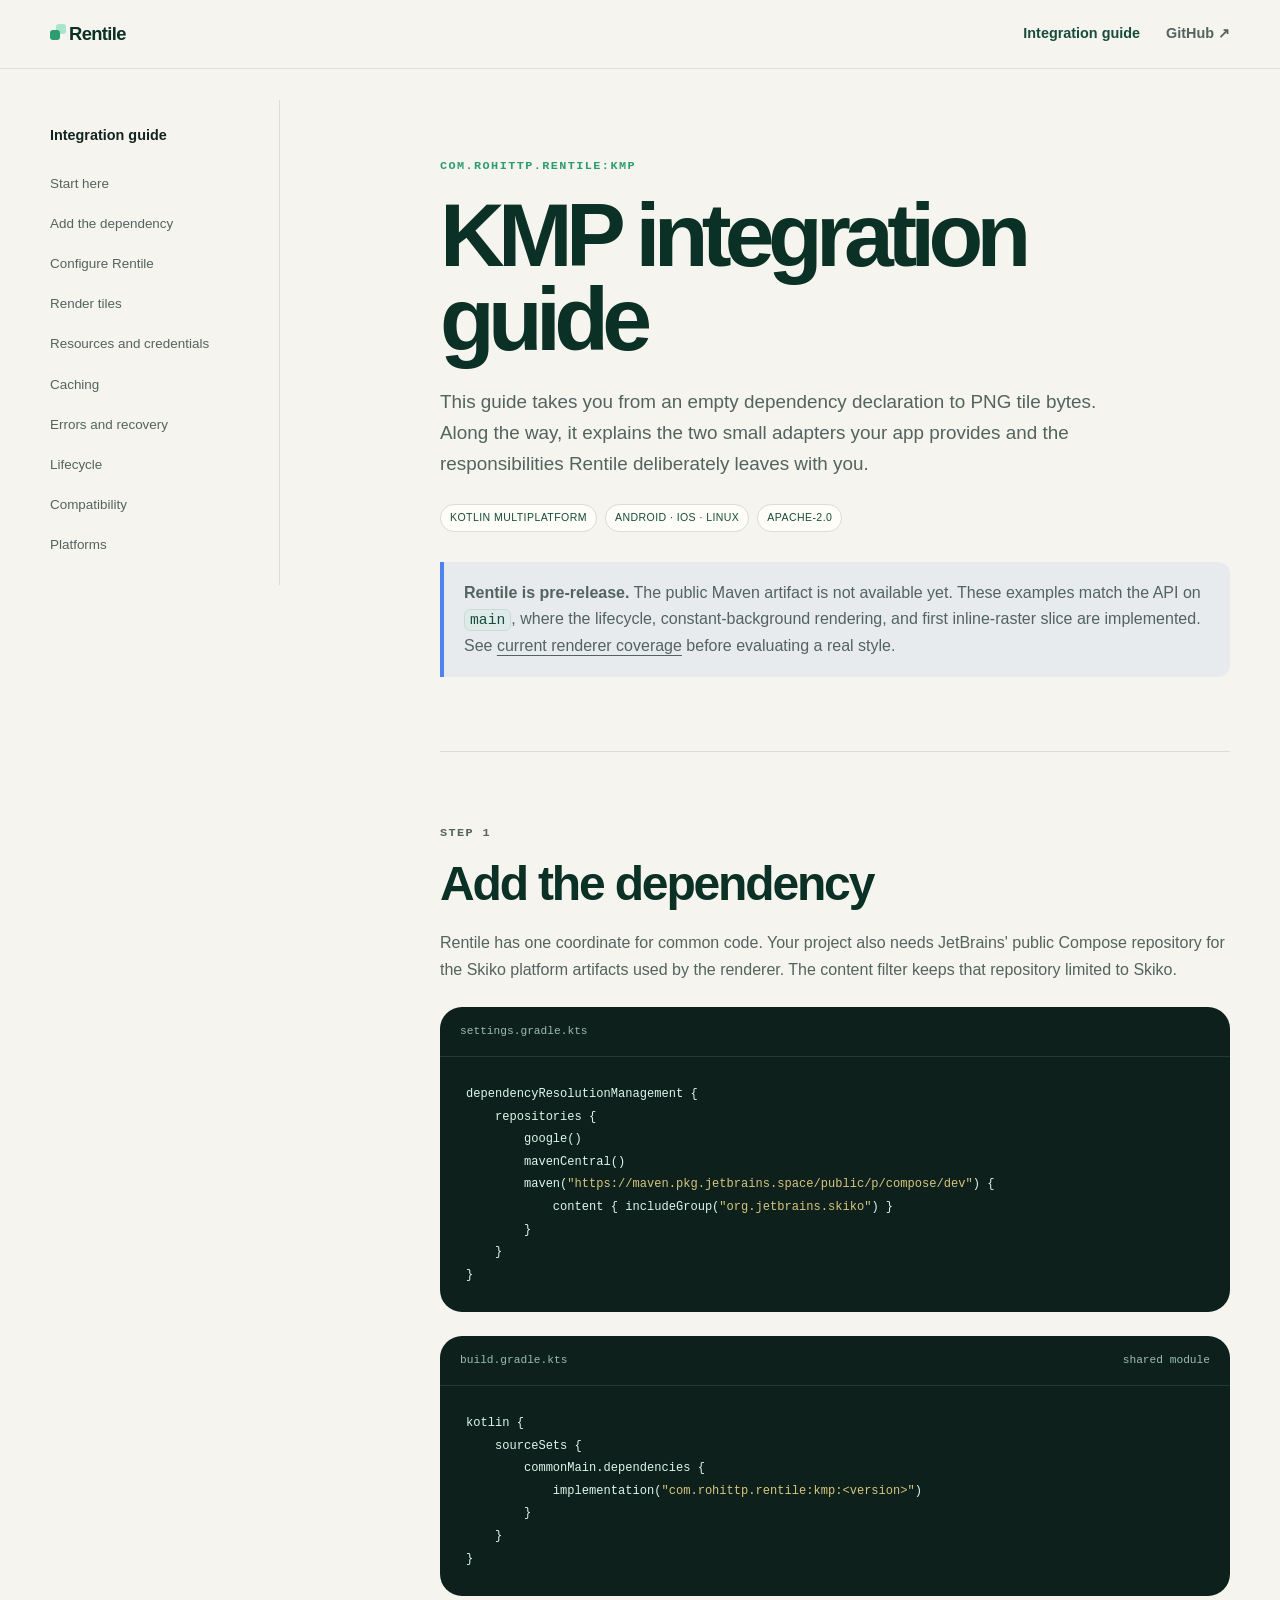
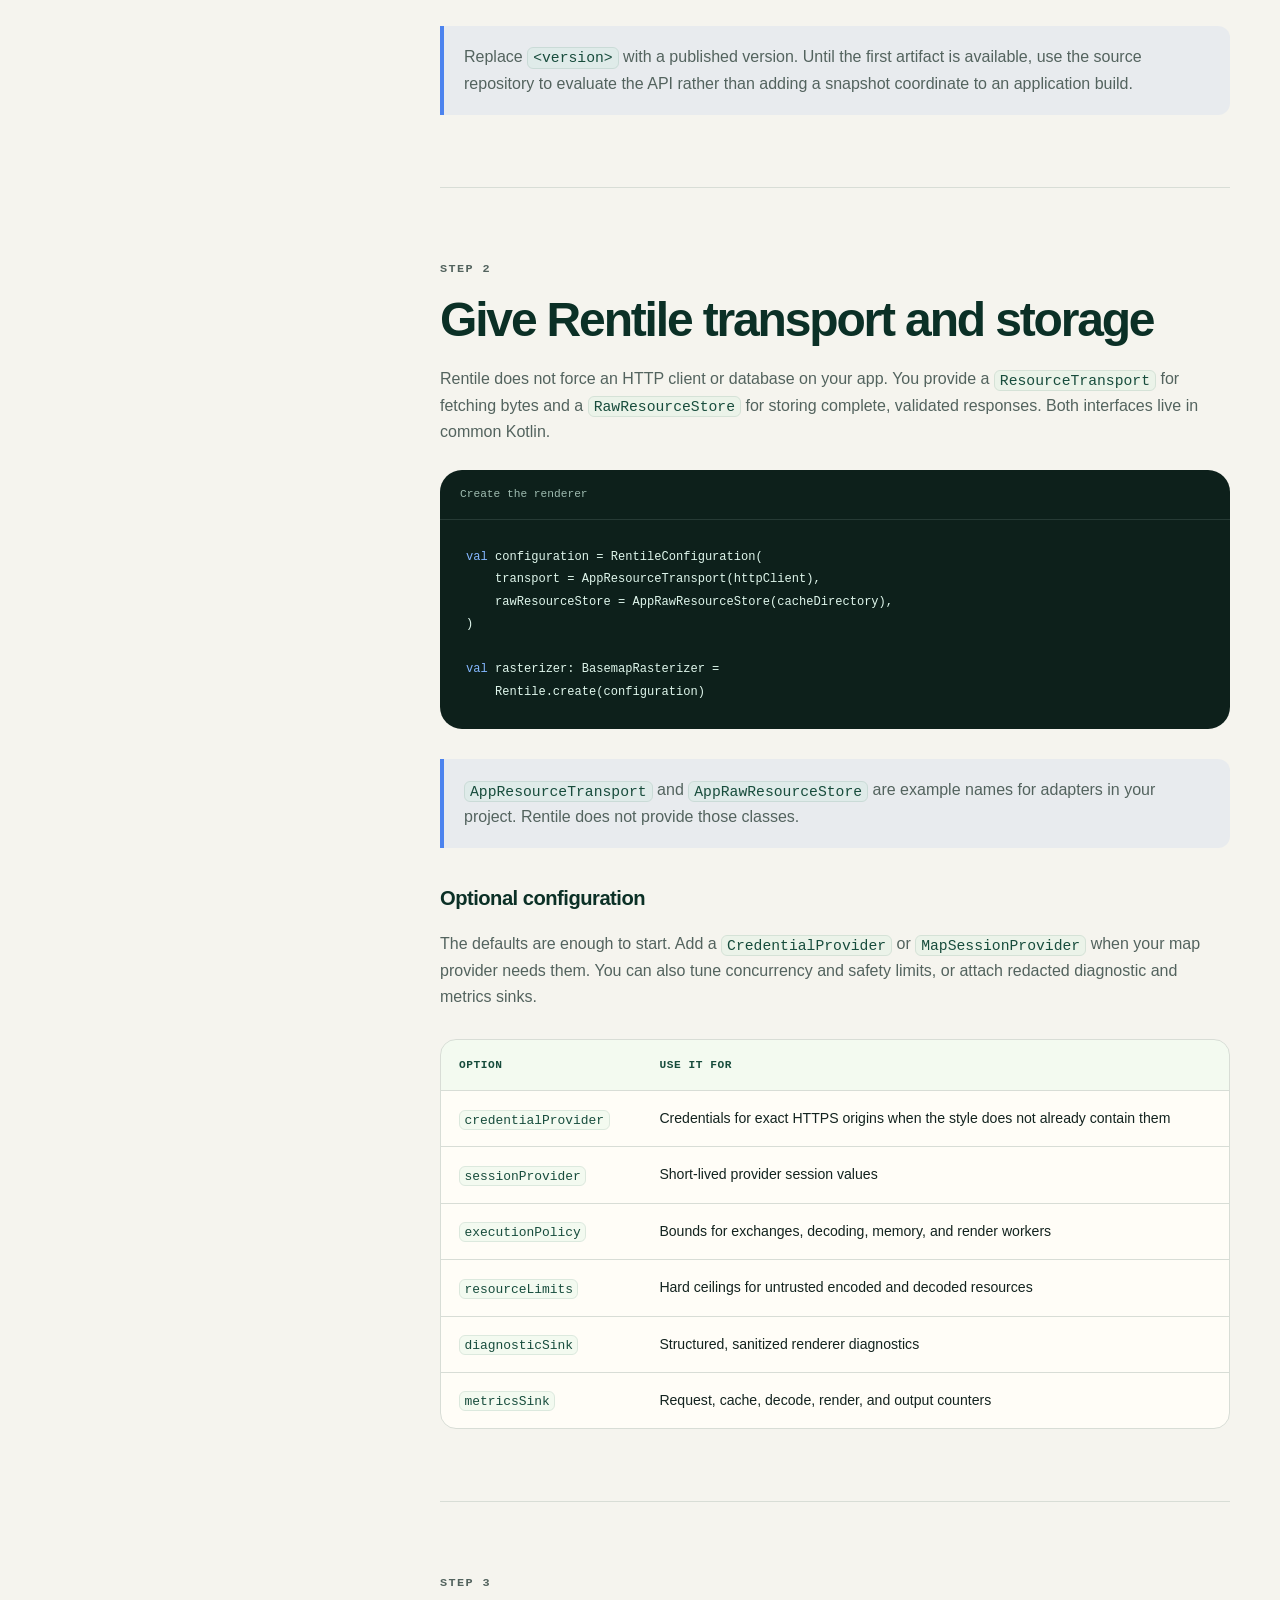
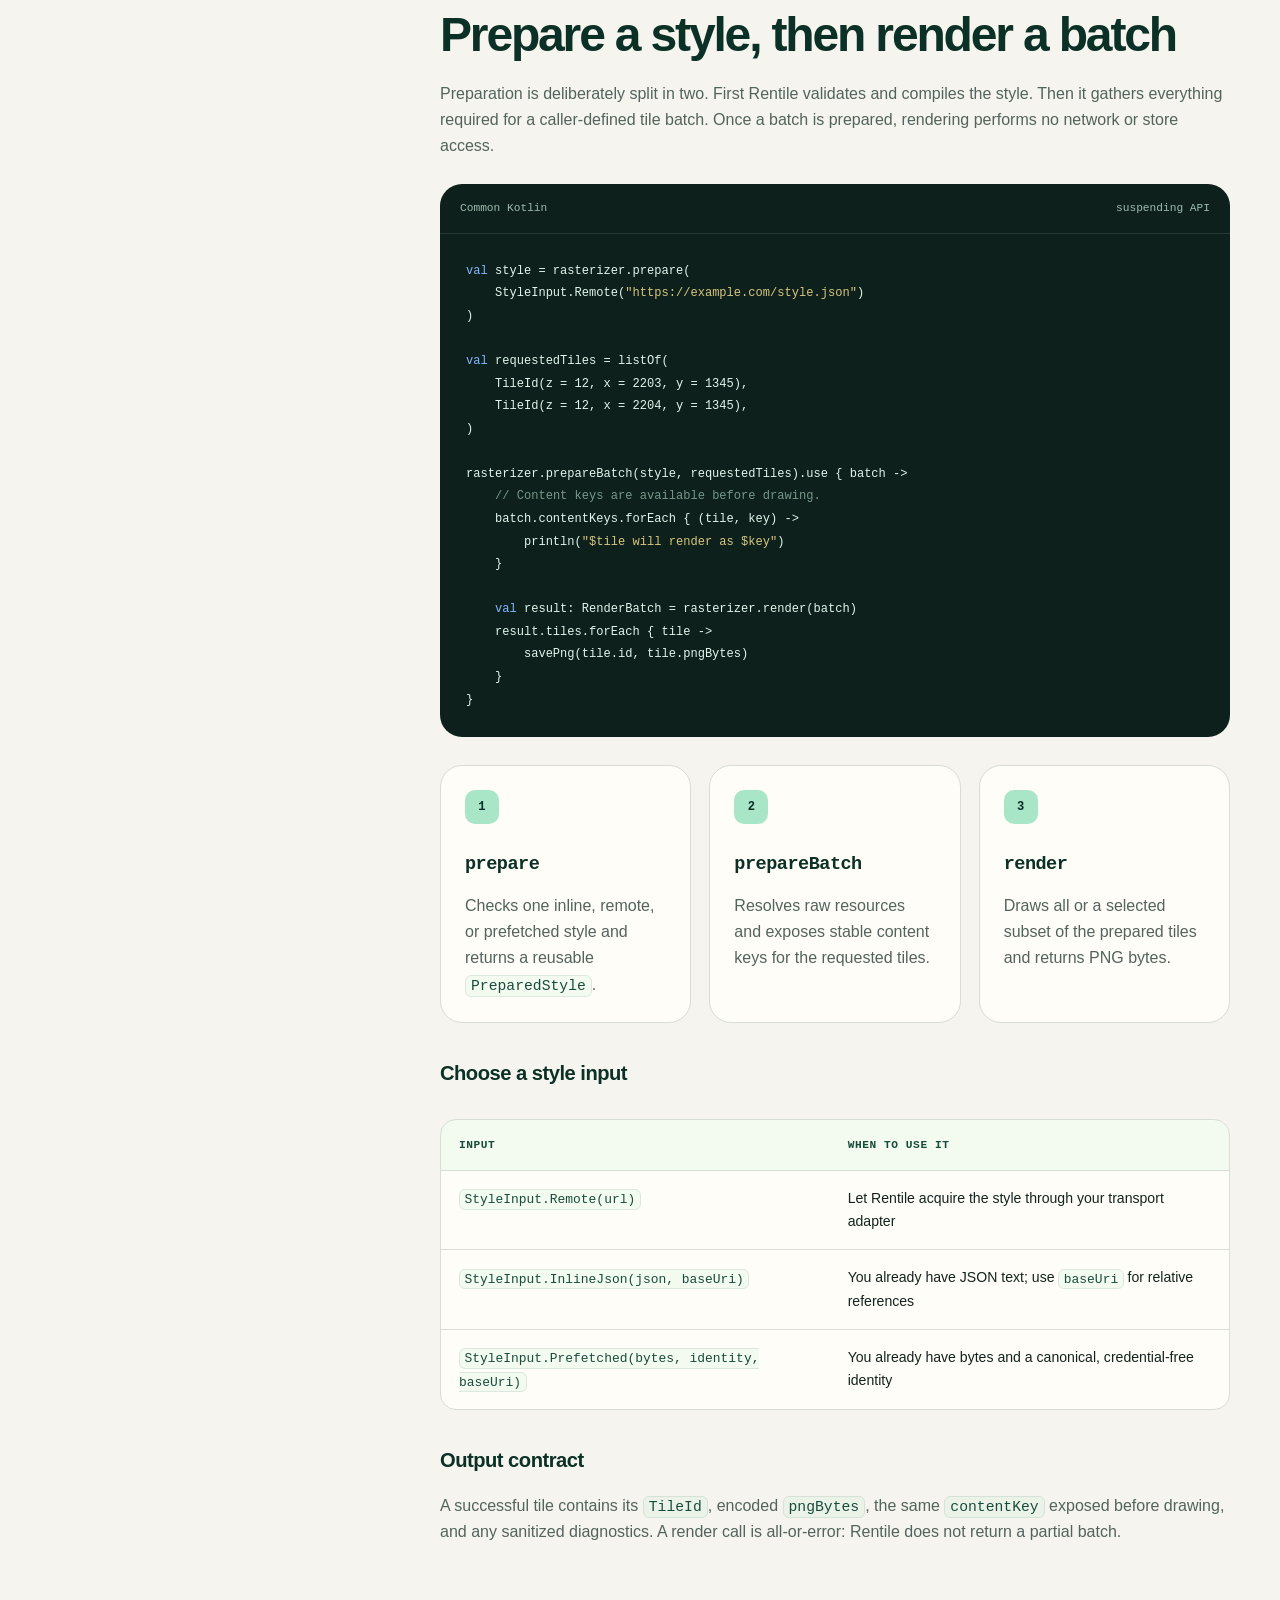
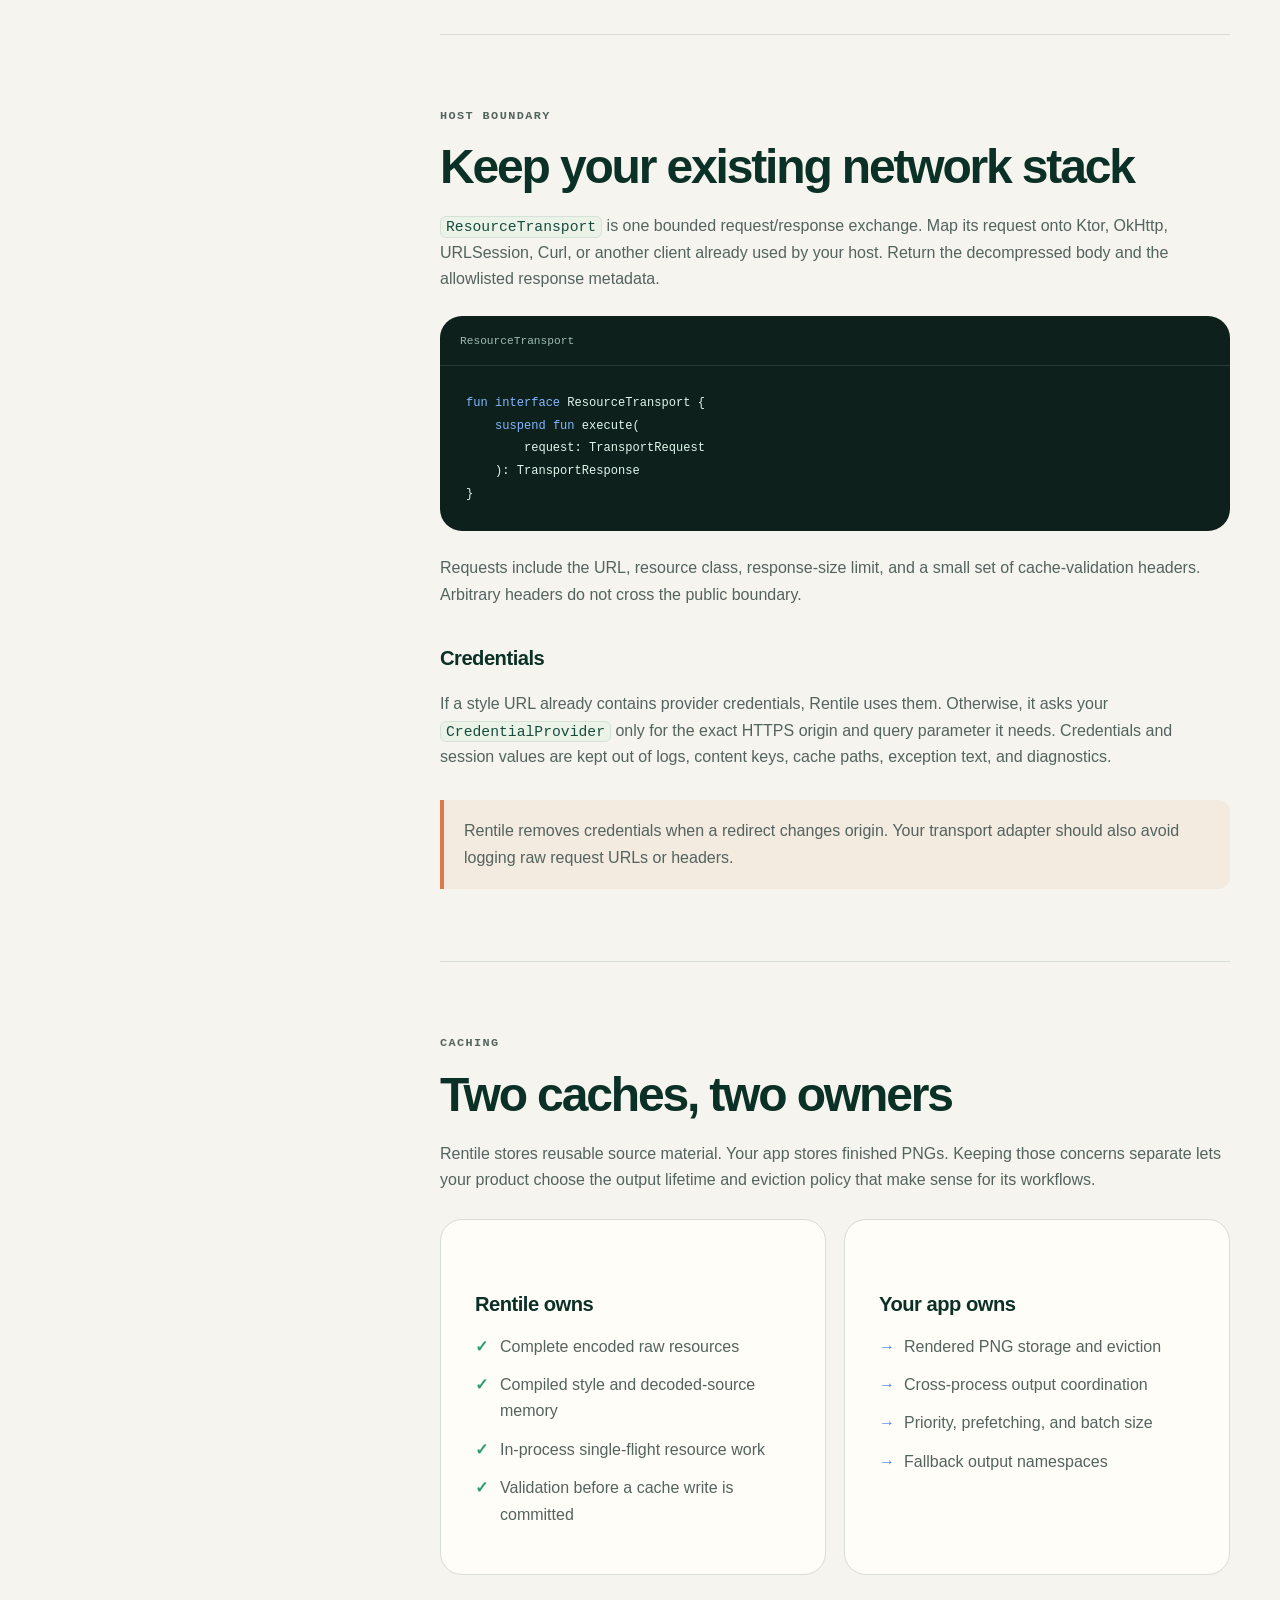
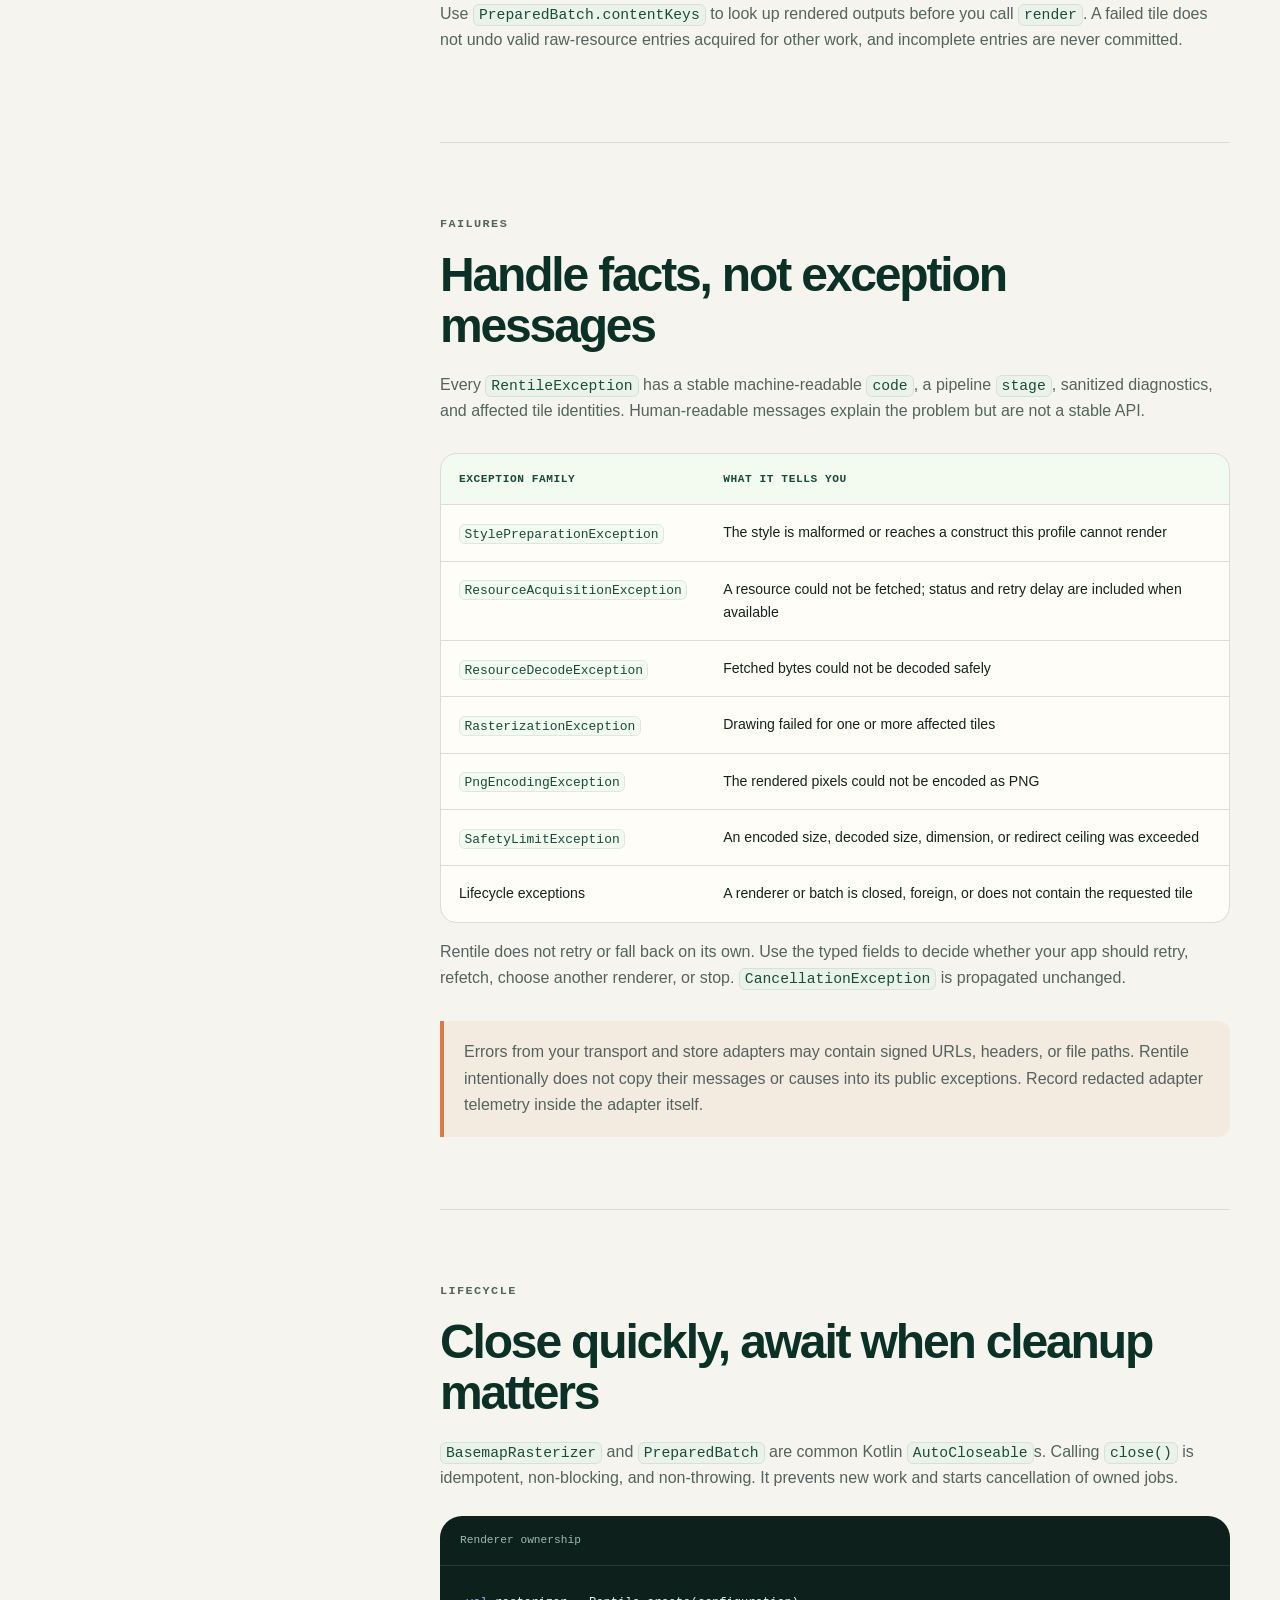
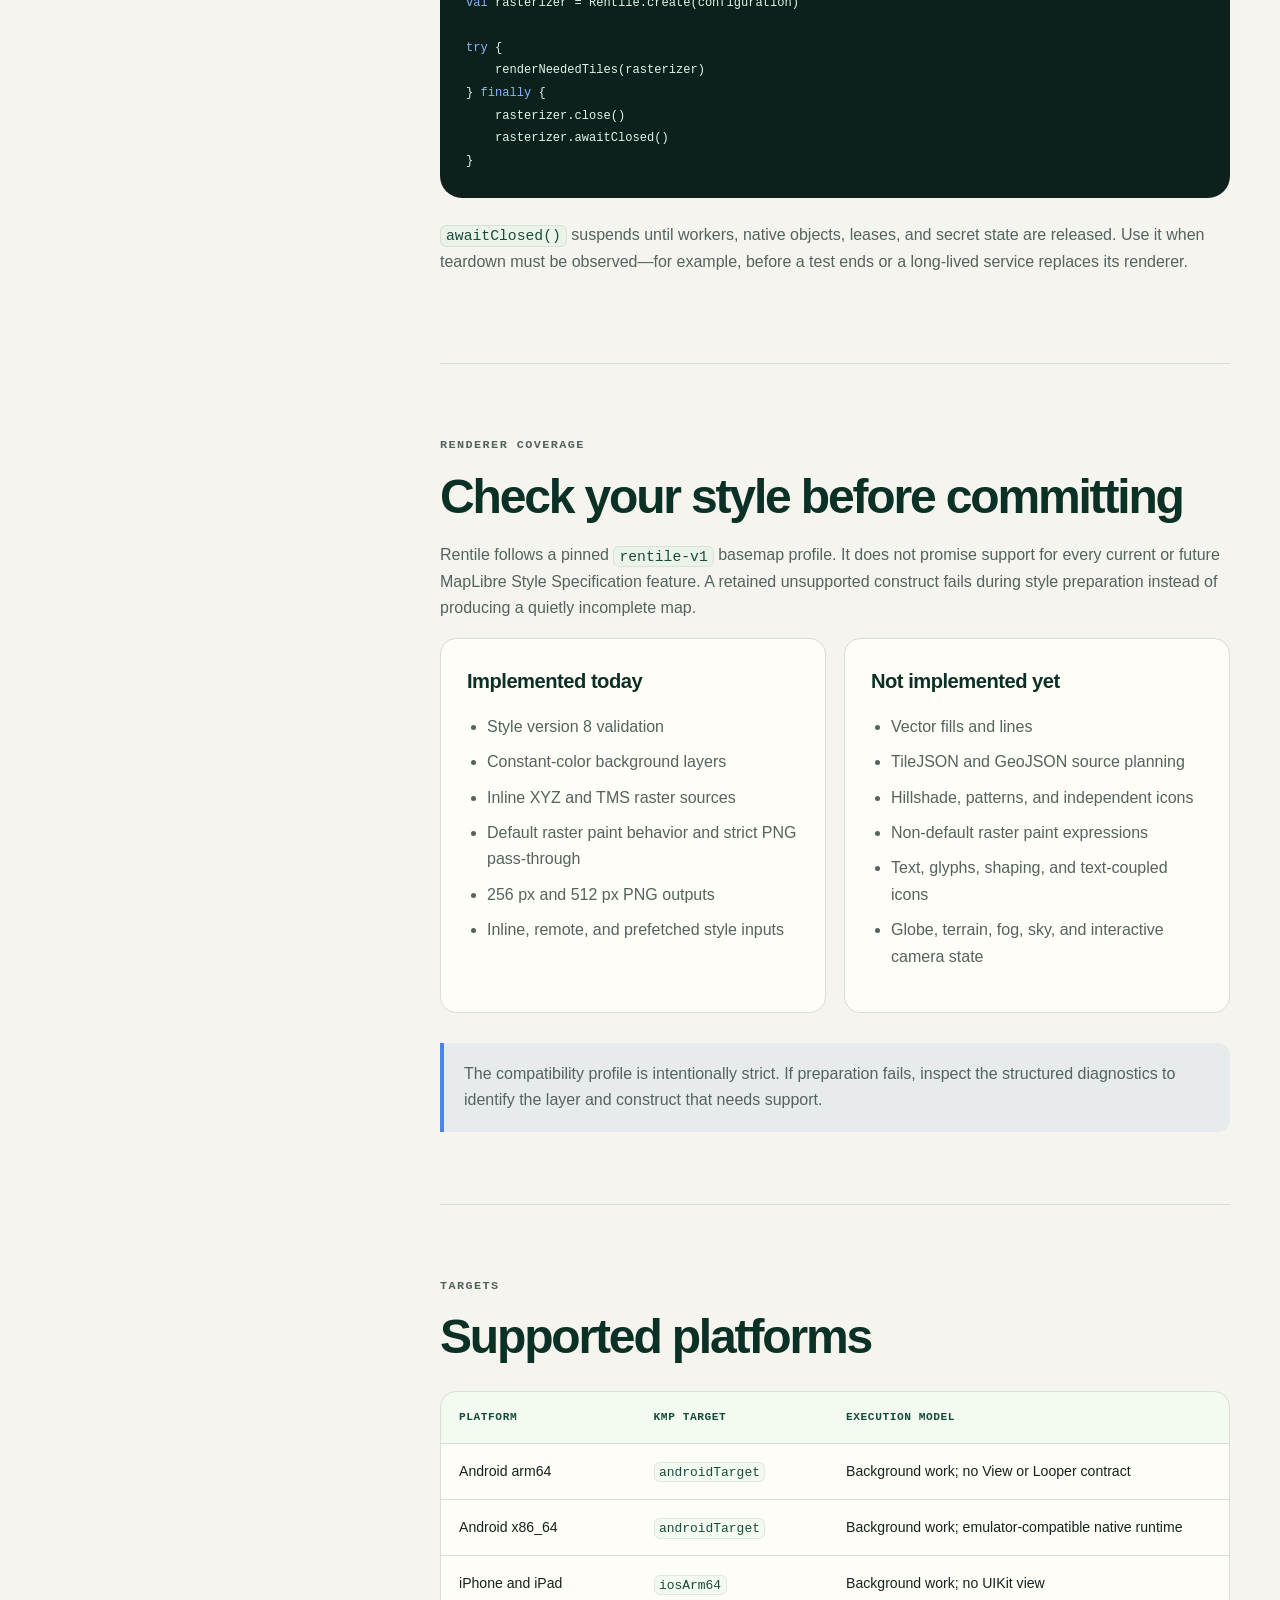
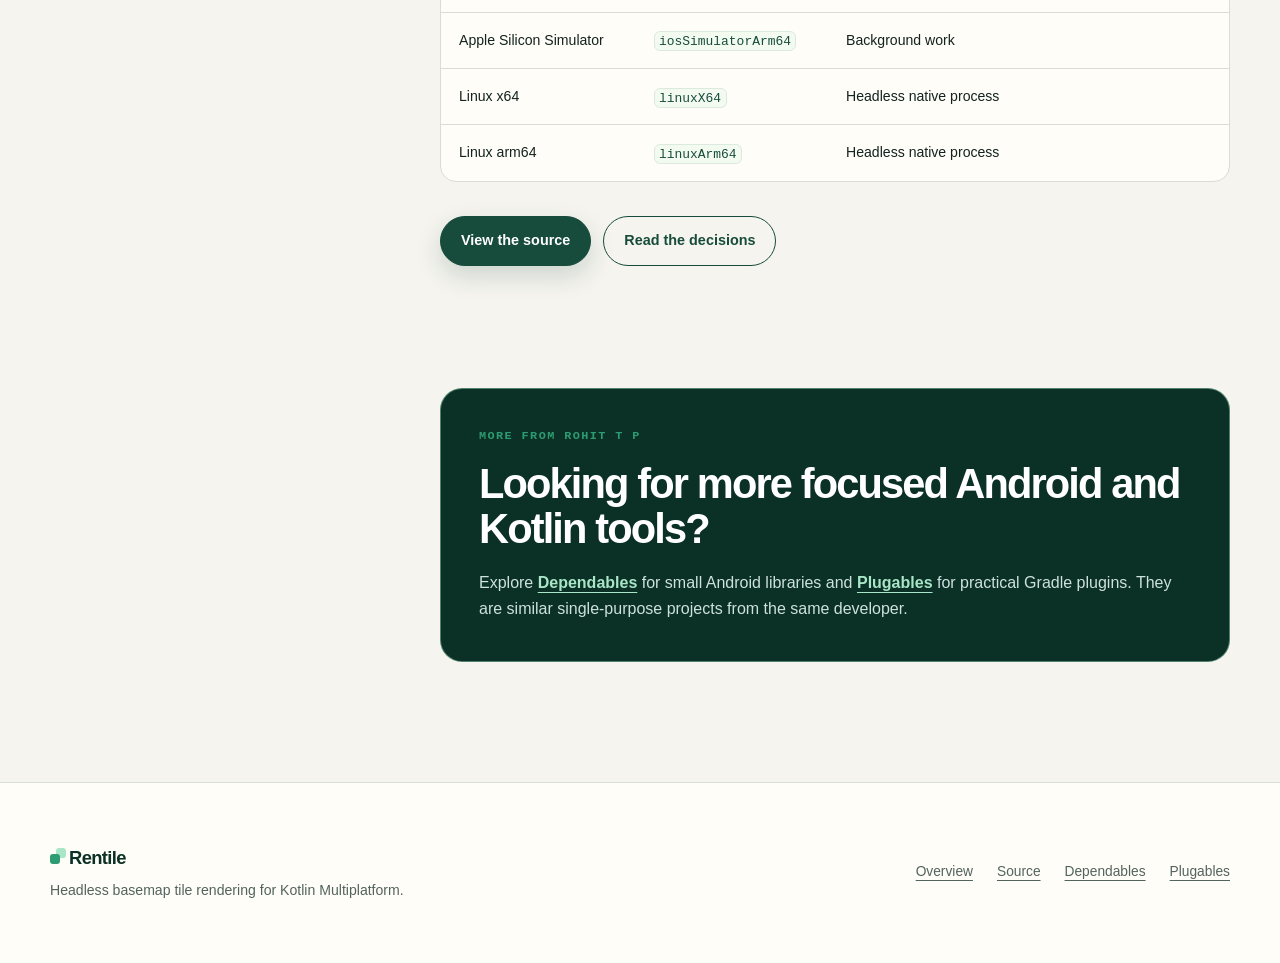
==== docs/kmp.html @ 89fec7e3 "Rewrite Rentile developer documentation" ====
<!DOCTYPE html>
<html lang="en">
<head>
  <meta charset="UTF-8" />
  <meta name="viewport" content="width=device-width, initial-scale=1.0" />
  <title>KMP integration guide — Rentile</title>
  <meta name="description" content="Add Rentile to a Kotlin Multiplatform project, provide the host adapters, render XYZ tiles, and handle caching, errors, and lifecycle." />
  <meta name="theme-color" content="#0b3026" />
  <link rel="canonical" href="https://rohittp.com/rentile/kmp.html" />
  <link rel="stylesheet" href="style.css" />
  <meta property="og:type" content="article" />
  <meta property="og:site_name" content="Rentile" />
  <meta property="og:title" content="KMP integration guide — Rentile" />
  <meta property="og:description" content="Add Rentile, provide two host adapters, and render XYZ basemap tiles into PNG bytes from common Kotlin." />
  <meta property="og:url" content="https://rohittp.com/rentile/kmp.html" />
  <meta property="og:image" content="https://rohittp.com/rentile/og.png" />
  <meta property="og:image:alt" content="Rentile — Basemap tiles. No map view." />
  <meta name="twitter:card" content="summary_large_image" />
  <meta name="twitter:title" content="KMP integration guide — Rentile" />
  <meta name="twitter:description" content="Configure Rentile and render PNG basemap tiles from common Kotlin." />
  <meta name="twitter:image" content="https://rohittp.com/rentile/og.png" />
</head>
<body>
  <nav class="site-nav" aria-label="Primary navigation">
    <div class="nav-inner">
      <a class="nav-brand" href="index.html">Rentile</a>
      <div class="nav-links">
        <a class="active" href="kmp.html" aria-current="page">Integration guide</a>
        <a href="https://github.com/rohittp0/rentile" target="_blank" rel="noopener noreferrer">GitHub <span aria-hidden="true">↗</span></a>
      </div>
    </div>
  </nav>

  <main class="docs-shell">
    <aside class="docs-sidebar" aria-label="On this page">
      <p class="sidebar-title">Integration guide</p>
      <a href="#overview">Start here</a>
      <a href="#install">Add the dependency</a>
      <a href="#configure">Configure Rentile</a>
      <a href="#render">Render tiles</a>
      <a href="#resources">Resources and credentials</a>
      <a href="#cache">Caching</a>
      <a href="#errors">Errors and recovery</a>
      <a href="#lifecycle">Lifecycle</a>
      <a href="#compatibility">Compatibility</a>
      <a href="#platforms">Platforms</a>
    </aside>

    <article class="docs-content">
      <header class="docs-header" id="overview">
        <p class="eyebrow">com.rohittp.rentile:kmp</p>
        <h1>KMP integration guide</h1>
        <p class="docs-lead">
          This guide takes you from an empty dependency declaration to PNG tile bytes.
          Along the way, it explains the two small adapters your app provides and the
          responsibilities Rentile deliberately leaves with you.
        </p>
        <div class="tag-row">
          <span class="tag">Kotlin Multiplatform</span>
          <span class="tag">Android · iOS · Linux</span>
          <span class="tag">Apache-2.0</span>
        </div>
        <div class="draft-banner">
          <strong>Rentile is pre-release.</strong>
          The public Maven artifact is not available yet. These examples match the API on
          <code>main</code>, where the lifecycle, constant-background rendering, and first
          inline-raster slice are implemented. See <a href="#compatibility">current renderer coverage</a>
          before evaluating a real style.
        </div>
      </header>

      <section class="doc-section" id="install">
        <p class="doc-label">Step 1</p>
        <h2>Add the dependency</h2>
        <p>
          Rentile has one coordinate for common code. Your project also needs JetBrains'
          public Compose repository for the Skiko platform artifacts used by the renderer.
          The content filter keeps that repository limited to Skiko.
        </p>
        <div class="code-card doc-code">
          <div class="code-head"><span>settings.gradle.kts</span></div>
          <pre><code>dependencyResolutionManagement {
    repositories {
        google()
        mavenCentral()
        maven(<span class="str">"https://maven.pkg.jetbrains.space/public/p/compose/dev"</span>) {
            content { includeGroup(<span class="str">"org.jetbrains.skiko"</span>) }
        }
    }
}</code></pre>
        </div>
        <div class="code-card doc-code">
          <div class="code-head"><span>build.gradle.kts</span><span>shared module</span></div>
          <pre><code>kotlin {
    sourceSets {
        commonMain.dependencies {
            implementation(<span class="str">"com.rohittp.rentile:kmp:&lt;version&gt;"</span>)
        }
    }
}</code></pre>
        </div>
        <div class="callout">
          Replace <code>&lt;version&gt;</code> with a published version. Until the first artifact is
          available, use the source repository to evaluate the API rather than adding a
          snapshot coordinate to an application build.
        </div>
      </section>

      <section class="doc-section" id="configure">
        <p class="doc-label">Step 2</p>
        <h2>Give Rentile transport and storage</h2>
        <p>
          Rentile does not force an HTTP client or database on your app. You provide a
          <code>ResourceTransport</code> for fetching bytes and a <code>RawResourceStore</code>
          for storing complete, validated responses. Both interfaces live in common Kotlin.
        </p>
        <div class="code-card doc-code">
          <div class="code-head"><span>Create the renderer</span></div>
          <pre><code><span class="kw">val</span> configuration = RentileConfiguration(
    transport = AppResourceTransport(httpClient),
    rawResourceStore = AppRawResourceStore(cacheDirectory),
)

<span class="kw">val</span> rasterizer: BasemapRasterizer =
    Rentile.create(configuration)</code></pre>
        </div>
        <div class="callout">
          <code>AppResourceTransport</code> and <code>AppRawResourceStore</code> are example
          names for adapters in your project. Rentile does not provide those classes.
        </div>

        <h3>Optional configuration</h3>
        <p>
          The defaults are enough to start. Add a <code>CredentialProvider</code> or
          <code>MapSessionProvider</code> when your map provider needs them. You can also
          tune concurrency and safety limits, or attach redacted diagnostic and metrics sinks.
        </p>
        <div class="table-wrap">
          <table>
            <thead><tr><th>Option</th><th>Use it for</th></tr></thead>
            <tbody>
              <tr><td><code>credentialProvider</code></td><td>Credentials for exact HTTPS origins when the style does not already contain them</td></tr>
              <tr><td><code>sessionProvider</code></td><td>Short-lived provider session values</td></tr>
              <tr><td><code>executionPolicy</code></td><td>Bounds for exchanges, decoding, memory, and render workers</td></tr>
              <tr><td><code>resourceLimits</code></td><td>Hard ceilings for untrusted encoded and decoded resources</td></tr>
              <tr><td><code>diagnosticSink</code></td><td>Structured, sanitized renderer diagnostics</td></tr>
              <tr><td><code>metricsSink</code></td><td>Request, cache, decode, render, and output counters</td></tr>
            </tbody>
          </table>
        </div>
      </section>

      <section class="doc-section" id="render">
        <p class="doc-label">Step 3</p>
        <h2>Prepare a style, then render a batch</h2>
        <p>
          Preparation is deliberately split in two. First Rentile validates and compiles the
          style. Then it gathers everything required for a caller-defined tile batch. Once a
          batch is prepared, rendering performs no network or store access.
        </p>
        <div class="code-card doc-code">
          <div class="code-head"><span>Common Kotlin</span><span>suspending API</span></div>
          <pre><code><span class="kw">val</span> style = rasterizer.prepare(
    StyleInput.Remote(<span class="str">"https://example.com/style.json"</span>)
)

<span class="kw">val</span> requestedTiles = listOf(
    TileId(z = 12, x = 2203, y = 1345),
    TileId(z = 12, x = 2204, y = 1345),
)

rasterizer.prepareBatch(style, requestedTiles).use { batch -&gt;
    <span class="comment">// Content keys are available before drawing.</span>
    batch.contentKeys.forEach { (tile, key) -&gt;
        println(<span class="str">"$tile will render as $key"</span>)
    }

    <span class="kw">val</span> result: RenderBatch = rasterizer.render(batch)
    result.tiles.forEach { tile -&gt;
        savePng(tile.id, tile.pngBytes)
    }
}</code></pre>
        </div>

        <div class="steps-grid doc-steps">
          <article class="step-card">
            <span>1</span>
            <h3><code>prepare</code></h3>
            <p>Checks one inline, remote, or prefetched style and returns a reusable <code>PreparedStyle</code>.</p>
          </article>
          <article class="step-card">
            <span>2</span>
            <h3><code>prepareBatch</code></h3>
            <p>Resolves raw resources and exposes stable content keys for the requested tiles.</p>
          </article>
          <article class="step-card">
            <span>3</span>
            <h3><code>render</code></h3>
            <p>Draws all or a selected subset of the prepared tiles and returns PNG bytes.</p>
          </article>
        </div>

        <h3>Choose a style input</h3>
        <div class="table-wrap">
          <table>
            <thead><tr><th>Input</th><th>When to use it</th></tr></thead>
            <tbody>
              <tr><td><code>StyleInput.Remote(url)</code></td><td>Let Rentile acquire the style through your transport adapter</td></tr>
              <tr><td><code>StyleInput.InlineJson(json, baseUri)</code></td><td>You already have JSON text; use <code>baseUri</code> for relative references</td></tr>
              <tr><td><code>StyleInput.Prefetched(bytes, identity, baseUri)</code></td><td>You already have bytes and a canonical, credential-free identity</td></tr>
            </tbody>
          </table>
        </div>

        <h3>Output contract</h3>
        <p>
          A successful tile contains its <code>TileId</code>, encoded <code>pngBytes</code>,
          the same <code>contentKey</code> exposed before drawing, and any sanitized diagnostics.
          A render call is all-or-error: Rentile does not return a partial batch.
        </p>
      </section>

      <section class="doc-section" id="resources">
        <p class="doc-label">Host boundary</p>
        <h2>Keep your existing network stack</h2>
        <p>
          <code>ResourceTransport</code> is one bounded request/response exchange. Map its
          request onto Ktor, OkHttp, URLSession, Curl, or another client already used by your
          host. Return the decompressed body and the allowlisted response metadata.
        </p>
        <div class="code-card doc-code">
          <div class="code-head"><span>ResourceTransport</span></div>
          <pre><code><span class="kw">fun interface</span> ResourceTransport {
    <span class="kw">suspend fun</span> execute(
        request: TransportRequest
    ): TransportResponse
}</code></pre>
        </div>
        <p>
          Requests include the URL, resource class, response-size limit, and a small set of
          cache-validation headers. Arbitrary headers do not cross the public boundary.
        </p>

        <h3>Credentials</h3>
        <p>
          If a style URL already contains provider credentials, Rentile uses them. Otherwise,
          it asks your <code>CredentialProvider</code> only for the exact HTTPS origin and query
          parameter it needs. Credentials and session values are kept out of logs, content
          keys, cache paths, exception text, and diagnostics.
        </p>
        <div class="callout warning">
          Rentile removes credentials when a redirect changes origin. Your transport adapter
          should also avoid logging raw request URLs or headers.
        </div>
      </section>

      <section class="doc-section" id="cache">
        <p class="doc-label">Caching</p>
        <h2>Two caches, two owners</h2>
        <p>
          Rentile stores reusable source material. Your app stores finished PNGs. Keeping
          those concerns separate lets your product choose the output lifetime and eviction
          policy that make sense for its workflows.
        </p>
        <div class="ownership-grid docs-ownership">
          <div>
            <h3>Rentile owns</h3>
            <ul class="check-list">
              <li>Complete encoded raw resources</li>
              <li>Compiled style and decoded-source memory</li>
              <li>In-process single-flight resource work</li>
              <li>Validation before a cache write is committed</li>
            </ul>
          </div>
          <div>
            <h3>Your app owns</h3>
            <ul class="check-list muted">
              <li>Rendered PNG storage and eviction</li>
              <li>Cross-process output coordination</li>
              <li>Priority, prefetching, and batch size</li>
              <li>Fallback output namespaces</li>
            </ul>
          </div>
        </div>
        <p>
          Use <code>PreparedBatch.contentKeys</code> to look up rendered outputs before you call
          <code>render</code>. A failed tile does not undo valid raw-resource entries acquired
          for other work, and incomplete entries are never committed.
        </p>
      </section>

      <section class="doc-section" id="errors">
        <p class="doc-label">Failures</p>
        <h2>Handle facts, not exception messages</h2>
        <p>
          Every <code>RentileException</code> has a stable machine-readable <code>code</code>, a
          pipeline <code>stage</code>, sanitized diagnostics, and affected tile identities.
          Human-readable messages explain the problem but are not a stable API.
        </p>
        <div class="table-wrap">
          <table>
            <thead><tr><th>Exception family</th><th>What it tells you</th></tr></thead>
            <tbody>
              <tr><td><code>StylePreparationException</code></td><td>The style is malformed or reaches a construct this profile cannot render</td></tr>
              <tr><td><code>ResourceAcquisitionException</code></td><td>A resource could not be fetched; status and retry delay are included when available</td></tr>
              <tr><td><code>ResourceDecodeException</code></td><td>Fetched bytes could not be decoded safely</td></tr>
              <tr><td><code>RasterizationException</code></td><td>Drawing failed for one or more affected tiles</td></tr>
              <tr><td><code>PngEncodingException</code></td><td>The rendered pixels could not be encoded as PNG</td></tr>
              <tr><td><code>SafetyLimitException</code></td><td>An encoded size, decoded size, dimension, or redirect ceiling was exceeded</td></tr>
              <tr><td>Lifecycle exceptions</td><td>A renderer or batch is closed, foreign, or does not contain the requested tile</td></tr>
            </tbody>
          </table>
        </div>
        <p>
          Rentile does not retry or fall back on its own. Use the typed fields to decide
          whether your app should retry, refetch, choose another renderer, or stop.
          <code>CancellationException</code> is propagated unchanged.
        </p>
        <div class="callout warning">
          Errors from your transport and store adapters may contain signed URLs, headers, or
          file paths. Rentile intentionally does not copy their messages or causes into its
          public exceptions. Record redacted adapter telemetry inside the adapter itself.
        </div>
      </section>

      <section class="doc-section" id="lifecycle">
        <p class="doc-label">Lifecycle</p>
        <h2>Close quickly, await when cleanup matters</h2>
        <p>
          <code>BasemapRasterizer</code> and <code>PreparedBatch</code> are common Kotlin
          <code>AutoCloseable</code>s. Calling <code>close()</code> is idempotent, non-blocking,
          and non-throwing. It prevents new work and starts cancellation of owned jobs.
        </p>
        <div class="code-card doc-code">
          <div class="code-head"><span>Renderer ownership</span></div>
          <pre><code><span class="kw">val</span> rasterizer = Rentile.create(configuration)

<span class="kw">try</span> {
    renderNeededTiles(rasterizer)
} <span class="kw">finally</span> {
    rasterizer.close()
    rasterizer.awaitClosed()
}</code></pre>
        </div>
        <p>
          <code>awaitClosed()</code> suspends until workers, native objects, leases, and secret
          state are released. Use it when teardown must be observed—for example, before a test
          ends or a long-lived service replaces its renderer.
        </p>
      </section>

      <section class="doc-section" id="compatibility">
        <p class="doc-label">Renderer coverage</p>
        <h2>Check your style before committing</h2>
        <p>
          Rentile follows a pinned <code>rentile-v1</code> basemap profile. It does not promise
          support for every current or future MapLibre Style Specification feature. A retained
          unsupported construct fails during style preparation instead of producing a quietly
          incomplete map.
        </p>
        <div class="two-column-list">
          <div>
            <h3>Implemented today</h3>
            <ul>
              <li>Style version 8 validation</li>
              <li>Constant-color background layers</li>
              <li>Inline XYZ and TMS raster sources</li>
              <li>Default raster paint behavior and strict PNG pass-through</li>
              <li>256 px and 512 px PNG outputs</li>
              <li>Inline, remote, and prefetched style inputs</li>
            </ul>
          </div>
          <div>
            <h3>Not implemented yet</h3>
            <ul>
              <li>Vector fills and lines</li>
              <li>TileJSON and GeoJSON source planning</li>
              <li>Hillshade, patterns, and independent icons</li>
              <li>Non-default raster paint expressions</li>
              <li>Text, glyphs, shaping, and text-coupled icons</li>
              <li>Globe, terrain, fog, sky, and interactive camera state</li>
            </ul>
          </div>
        </div>
        <div class="callout">
          The compatibility profile is intentionally strict. If preparation fails, inspect
          the structured diagnostics to identify the layer and construct that needs support.
        </div>
      </section>

      <section class="doc-section" id="platforms">
        <p class="doc-label">Targets</p>
        <h2>Supported platforms</h2>
        <div class="table-wrap">
          <table>
            <thead><tr><th>Platform</th><th>KMP target</th><th>Execution model</th></tr></thead>
            <tbody>
              <tr><td>Android arm64</td><td><code>androidTarget</code></td><td>Background work; no View or Looper contract</td></tr>
              <tr><td>Android x86_64</td><td><code>androidTarget</code></td><td>Background work; emulator-compatible native runtime</td></tr>
              <tr><td>iPhone and iPad</td><td><code>iosArm64</code></td><td>Background work; no UIKit view</td></tr>
              <tr><td>Apple Silicon Simulator</td><td><code>iosSimulatorArm64</code></td><td>Background work</td></tr>
              <tr><td>Linux x64</td><td><code>linuxX64</code></td><td>Headless native process</td></tr>
              <tr><td>Linux arm64</td><td><code>linuxArm64</code></td><td>Headless native process</td></tr>
            </tbody>
          </table>
        </div>
        <div class="doc-actions">
          <a class="button primary" href="https://github.com/rohittp0/rentile" target="_blank" rel="noopener noreferrer">View the source</a>
          <a class="button secondary" href="https://github.com/rohittp0/rentile/tree/main/docs/adr" target="_blank" rel="noopener noreferrer">Read the decisions</a>
        </div>
      </section>

      <aside class="companion-note" aria-label="Similar projects by the same developer">
        <p class="eyebrow">More from Rohit T P</p>
        <h2>Looking for more focused Android and Kotlin tools?</h2>
        <p>
          Explore <a href="https://rohittp.com/dependables/" target="_blank" rel="noopener noreferrer">Dependables</a>
          for small Android libraries and
          <a href="https://rohittp.com/plugables/" target="_blank" rel="noopener noreferrer">Plugables</a>
          for practical Gradle plugins. They are similar single-purpose projects from the same developer.
        </p>
      </aside>
    </article>
  </main>

  <footer class="site-footer">
    <div class="shell footer-inner">
      <div>
        <a class="footer-brand" href="index.html">Rentile</a>
        <p>Headless basemap tile rendering for Kotlin Multiplatform.</p>
      </div>
      <div class="footer-links">
        <a href="index.html">Overview</a>
        <a href="https://github.com/rohittp0/rentile" target="_blank" rel="noopener noreferrer">Source</a>
        <a href="https://rohittp.com/dependables/" target="_blank" rel="noopener noreferrer">Dependables</a>
        <a href="https://rohittp.com/plugables/" target="_blank" rel="noopener noreferrer">Plugables</a>
      </div>
    </div>
  </footer>
</body>
</html>
---- docs/style.css ----
:root {
  --ink: #13231f;
  --ink-soft: #53635e;
  --paper: #f5f4ee;
  --surface: #fffdf7;
  --line: #d8ddd6;
  --forest: #174c3c;
  --forest-deep: #0b3026;
  --mint: #a8e6c7;
  --blue: #4c83ee;
  --green: #2e9c72;
  --orange: #db7948;
  --purple: #8a6bd1;
  --code: #0d201b;
  --code-ink: #dff6ec;
  --shadow: 0 20px 60px rgba(19, 35, 31, 0.09);
  --radius: 22px;
  --mono: "SFMono-Regular", Consolas, "Liberation Mono", monospace;
  --sans: Inter, ui-sans-serif, -apple-system, BlinkMacSystemFont, "Segoe UI", sans-serif;
}

* { box-sizing: border-box; }

html {
  scroll-behavior: smooth;
  scroll-padding-top: 88px;
}

body {
  margin: 0;
  color: var(--ink);
  background: var(--paper);
  font-family: var(--sans);
  font-size: 16px;
  line-height: 1.65;
  text-rendering: optimizeLegibility;
}

a { color: inherit; text-decoration-thickness: 1px; text-underline-offset: 4px; }
a:focus-visible, button:focus-visible { outline: 3px solid var(--blue); outline-offset: 4px; }
code, pre { font-family: var(--mono); }
code { font-size: 0.92em; }
p code, li code, td code, .callout code, .draft-banner code {
  padding: 0.12em 0.34em;
  border: 1px solid rgba(23, 76, 60, 0.1);
  border-radius: 6px;
  color: var(--forest);
  background: rgba(168, 230, 199, 0.14);
}

.shell {
  width: min(1180px, calc(100% - 48px));
  margin-inline: auto;
}

.site-nav {
  position: sticky;
  top: 0;
  z-index: 20;
  border-bottom: 1px solid rgba(216, 221, 214, 0.85);
  background: rgba(245, 244, 238, 0.9);
  backdrop-filter: blur(14px);
}

.nav-inner {
  width: min(1180px, calc(100% - 48px));
  min-height: 68px;
  margin-inline: auto;
  display: flex;
  align-items: center;
  justify-content: space-between;
  gap: 24px;
}

.nav-brand, .footer-brand {
  color: var(--forest-deep);
  font-size: 1.15rem;
  font-weight: 850;
  letter-spacing: -0.035em;
  text-decoration: none;
}

.nav-brand::before, .footer-brand::before {
  content: "";
  display: inline-block;
  width: 10px;
  height: 10px;
  margin-right: 9px;
  border-radius: 3px;
  background: var(--green);
  box-shadow: 6px -6px 0 var(--mint);
}

.nav-links {
  display: flex;
  align-items: center;
  gap: 26px;
  color: var(--ink-soft);
  font-size: 0.9rem;
  font-weight: 680;
}

.nav-links a { text-decoration: none; }
.nav-links a:hover, .nav-links a.active { color: var(--forest); }

.hero {
  min-height: 640px;
  padding-block: 88px 72px;
  display: grid;
  grid-template-columns: 1.12fr 0.88fr;
  align-items: center;
  gap: 72px;
}

.eyebrow, .doc-label {
  margin: 0 0 16px;
  color: var(--green);
  font-family: var(--mono);
  font-size: 0.74rem;
  font-weight: 800;
  letter-spacing: 0.12em;
  text-transform: uppercase;
}

.hero h1, .docs-header h1 {
  margin: 0;
  color: var(--forest-deep);
  font-size: clamp(3.5rem, 7vw, 6.8rem);
  font-weight: 830;
  letter-spacing: -0.075em;
  line-height: 0.94;
}

.hero h1 em {
  color: var(--green);
  font-family: Georgia, "Times New Roman", serif;
  font-weight: 500;
}

.hero-lead {
  max-width: 670px;
  margin: 30px 0 0;
  color: var(--ink-soft);
  font-size: 1.12rem;
}

.hero-actions, .doc-actions {
  margin-top: 34px;
  display: flex;
  flex-wrap: wrap;
  gap: 12px;
}

.button {
  min-height: 48px;
  padding: 12px 20px;
  display: inline-flex;
  align-items: center;
  justify-content: center;
  border: 1px solid var(--forest);
  border-radius: 999px;
  font-size: 0.9rem;
  font-weight: 760;
  text-decoration: none;
  transition: transform 160ms ease, box-shadow 160ms ease, background 160ms ease;
}

.button:hover { transform: translateY(-2px); }
.button.primary { color: #fff; background: var(--forest); box-shadow: 0 10px 24px rgba(23, 76, 60, 0.18); }
.button.primary:hover { background: var(--forest-deep); }
.button.secondary { color: var(--forest); background: transparent; }
.button.secondary:hover { background: var(--surface); }

.pipeline-card {
  position: relative;
  min-height: 440px;
  overflow: hidden;
  border: 1px solid rgba(168, 230, 199, 0.45);
  border-radius: 32px;
  background: var(--forest-deep);
  box-shadow: var(--shadow);
}

.pipeline-grid {
  position: absolute;
  inset: 0;
  opacity: 0.16;
  background-image:
    linear-gradient(rgba(168, 230, 199, 0.5) 1px, transparent 1px),
    linear-gradient(90deg, rgba(168, 230, 199, 0.5) 1px, transparent 1px);
  background-size: 42px 42px;
  transform: perspective(500px) rotateX(58deg) scale(1.45) translateY(58px);
}

.pipeline-card::after {
  content: "";
  position: absolute;
  width: 240px;
  height: 240px;
  right: -70px;
  top: -70px;
  border-radius: 50%;
  background: rgba(76, 131, 238, 0.25);
  filter: blur(12px);
}

.pipeline-content {
  position: relative;
  z-index: 1;
  padding: 42px;
  color: #f3fff9;
}

.pipeline-label {
  color: var(--mint);
  font-family: var(--mono);
  font-size: 0.72rem;
  font-weight: 800;
  letter-spacing: 0.15em;
}

.pipeline-content ol { margin: 42px 0; padding: 0; list-style: none; }
.pipeline-content li {
  padding: 14px 0;
  display: grid;
  grid-template-columns: 46px 1fr;
  border-bottom: 1px solid rgba(223, 246, 236, 0.14);
  font-size: 1.05rem;
  font-weight: 650;
}
.pipeline-content li span { color: var(--mint); font-family: var(--mono); font-size: 0.72rem; }

.tile-strip {
  display: grid;
  grid-template-columns: repeat(6, 1fr);
  gap: 8px;
}
.tile-strip i { aspect-ratio: 1; border-radius: 7px; background: var(--mint); opacity: 0.32; }
.tile-strip i:nth-child(2), .tile-strip i:nth-child(5) { opacity: 0.75; }
.tile-strip i:nth-child(3) { background: var(--blue); opacity: 0.86; }

.band { border-block: 1px solid var(--line); background: rgba(255, 253, 247, 0.65); }
.platform-row {
  min-height: 80px;
  display: flex;
  align-items: center;
  justify-content: space-between;
  gap: 20px;
  overflow-x: auto;
  color: var(--ink-soft);
  font-family: var(--mono);
  font-size: 0.72rem;
  font-weight: 750;
  white-space: nowrap;
}

.section { padding-block: 112px; }
.section-heading { max-width: 760px; margin-bottom: 46px; }
.section-heading.compact { max-width: 620px; }
.section h2, .cta h2, .contract-copy h2 {
  margin: 0;
  color: var(--forest-deep);
  font-size: clamp(2.2rem, 4vw, 4rem);
  letter-spacing: -0.055em;
  line-height: 1.02;
}
.section-heading > p:last-child { max-width: 660px; margin-top: 20px; color: var(--ink-soft); font-size: 1.06rem; }

.install-grid, .contract-section {
  display: grid;
  grid-template-columns: 1.3fr 0.7fr;
  gap: 22px;
  align-items: stretch;
}

.code-card {
  overflow: hidden;
  border-radius: var(--radius);
  color: var(--code-ink);
  background: var(--code);
  box-shadow: var(--shadow);
}

.code-head {
  min-height: 50px;
  padding: 0 20px;
  display: flex;
  align-items: center;
  justify-content: space-between;
  gap: 16px;
  border-bottom: 1px solid rgba(223, 246, 236, 0.12);
  color: #9ebbb0;
  font-family: var(--mono);
  font-size: 0.7rem;
}

.status-pill, .tag {
  padding: 4px 9px;
  border: 1px solid rgba(168, 230, 199, 0.35);
  border-radius: 999px;
  color: var(--mint);
  font-size: 0.66rem;
  letter-spacing: 0.04em;
  text-transform: uppercase;
}

pre { margin: 0; padding: 26px; overflow-x: auto; font-size: 0.82rem; line-height: 1.72; }
.kw { color: #84b7ff; }
.str { color: #d7c57f; }
.comment { color: #75978a; }

.status-card {
  padding: 32px;
  border: 1px solid var(--line);
  border-radius: var(--radius);
  background: var(--surface);
}
.status-card h3 { margin: 5px 0 14px; font-size: 1.55rem; letter-spacing: -0.03em; line-height: 1.2; }
.status-card p { color: var(--ink-soft); }
.status-card a, .text-link { color: var(--forest); font-weight: 760; }
.note-kicker { margin: 0; color: var(--green) !important; font-family: var(--mono); font-size: 0.7rem; font-weight: 800; text-transform: uppercase; }

.feature-grid {
  display: grid;
  grid-template-columns: repeat(2, 1fr);
  gap: 18px;
}
.feature-card {
  position: relative;
  min-height: 260px;
  padding: 34px;
  overflow: hidden;
  border: 1px solid var(--line);
  border-radius: var(--radius);
  background: var(--surface);
}
.feature-card::before { content: ""; position: absolute; inset: 0 auto 0 0; width: 4px; background: var(--card-accent); }
.accent-blue { --card-accent: var(--blue); }
.accent-green { --card-accent: var(--green); }
.accent-orange { --card-accent: var(--orange); }
.accent-purple { --card-accent: var(--purple); }
.feature-index { color: var(--card-accent); font-family: var(--mono); font-size: 0.72rem; font-weight: 800; }
.feature-card h3 { margin: 44px 0 12px; font-size: 1.35rem; letter-spacing: -0.035em; }
.feature-card p { margin: 0; color: var(--ink-soft); }

.steps-grid {
  display: grid;
  grid-template-columns: repeat(3, 1fr);
  gap: 18px;
}
.step-card {
  padding: 30px;
  border: 1px solid var(--line);
  border-radius: var(--radius);
  background: var(--surface);
}
.step-card > span {
  width: 34px;
  height: 34px;
  display: inline-flex;
  align-items: center;
  justify-content: center;
  border-radius: 10px;
  color: var(--forest-deep);
  background: var(--mint);
  font-family: var(--mono);
  font-size: 0.76rem;
  font-weight: 800;
}
.step-card h3 { margin: 26px 0 10px; font-size: 1.22rem; letter-spacing: -0.03em; }
.step-card p { margin: 0; color: var(--ink-soft); }

.contract-section { padding-block: 128px; grid-template-columns: 0.82fr 1.18fr; align-items: center; gap: 70px; }
.contract-copy p:not(.eyebrow) { margin: 24px 0; color: var(--ink-soft); }
.contract-copy .example-note { font-size: 0.9rem; }
.code-card-large pre { min-height: 330px; display: flex; align-items: center; }

.boundaries { border-top: 1px solid var(--line); }
.ownership-grid { display: grid; grid-template-columns: repeat(2, 1fr); gap: 18px; }
.ownership-grid > div { padding: 34px; border: 1px solid var(--line); border-radius: var(--radius); background: var(--surface); }
.ownership-grid h3 { margin: 0 0 22px; font-size: 1.35rem; }
.check-list { margin: 0; padding: 0; list-style: none; }
.check-list li { position: relative; margin: 12px 0; padding-left: 25px; color: var(--ink-soft); }
.check-list li::before { content: "✓"; position: absolute; left: 0; color: var(--green); font-weight: 900; }
.check-list.muted li::before { content: "→"; color: var(--blue); }

.fit-section { border-top: 1px solid var(--line); }
.fit-grid > div:last-child { background: rgba(76, 131, 238, 0.04); }

.related-projects { border-top: 1px solid var(--line); }
.project-grid {
  display: grid;
  grid-template-columns: repeat(2, 1fr);
  gap: 18px;
}
.project-card {
  min-height: 290px;
  padding: 34px;
  display: flex;
  flex-direction: column;
  border: 1px solid var(--line);
  border-radius: var(--radius);
  background: var(--surface);
  text-decoration: none;
  transition: transform 160ms ease, border-color 160ms ease, box-shadow 160ms ease;
}
.project-card:hover {
  transform: translateY(-3px);
  border-color: var(--mint);
  box-shadow: var(--shadow);
}
.project-type {
  color: var(--green);
  font-family: var(--mono);
  font-size: 0.7rem;
  font-weight: 800;
  letter-spacing: 0.08em;
  text-transform: uppercase;
}
.project-card h3 { margin: 36px 0 12px; font-size: 1.8rem; letter-spacing: -0.045em; }
.project-card p { margin: 0; color: var(--ink-soft); }
.project-link { margin-top: auto; padding-top: 30px; color: var(--forest); font-weight: 760; }

.cta {
  margin-bottom: 112px;
  padding: 48px;
  display: flex;
  align-items: center;
  justify-content: space-between;
  gap: 30px;
  border-radius: 28px;
  color: #fff;
  background: var(--forest-deep);
}
.cta h2 { color: #fff; font-size: clamp(2rem, 4vw, 3.4rem); }
.cta .button.primary { color: var(--forest-deep); background: var(--mint); }

.site-footer { border-top: 1px solid var(--line); background: var(--surface); }
.footer-inner { min-height: 180px; display: flex; align-items: center; justify-content: space-between; gap: 40px; }
.footer-inner p { margin: 6px 0 0; color: var(--ink-soft); font-size: 0.88rem; }
.footer-links { display: flex; flex-wrap: wrap; gap: 24px; color: var(--ink-soft); font-size: 0.86rem; }

/* Reference page */
.docs-shell {
  width: min(1180px, calc(100% - 48px));
  margin-inline: auto;
  display: grid;
  grid-template-columns: 230px minmax(0, 790px);
  justify-content: space-between;
  gap: 72px;
}
.docs-sidebar {
  position: sticky;
  top: 100px;
  align-self: start;
  padding: 24px 0;
  display: flex;
  flex-direction: column;
  gap: 8px;
  border-right: 1px solid var(--line);
}
.docs-sidebar a { padding: 5px 18px 5px 0; color: var(--ink-soft); font-size: 0.84rem; text-decoration: none; }
.docs-sidebar a:hover { color: var(--forest); }
.sidebar-title { margin: 0 0 12px; color: var(--ink); font-size: 0.9rem; font-weight: 800; }
.docs-content { min-width: 0; padding-bottom: 120px; }
.docs-header { padding: 88px 0 74px; }
.docs-header h1 { font-size: clamp(3.2rem, 7vw, 6rem); }
.docs-lead { max-width: 670px; margin: 25px 0; color: var(--ink-soft); font-size: 1.18rem; }
.tag-row { display: flex; flex-wrap: wrap; gap: 8px; }
.tag { border-color: var(--line); color: var(--forest); background: var(--surface); }
.draft-banner, .callout {
  margin-top: 30px;
  padding: 18px 20px;
  border-left: 4px solid var(--blue);
  border-radius: 0 12px 12px 0;
  color: var(--ink-soft);
  background: rgba(76, 131, 238, 0.08);
}
.callout.warning { border-color: var(--orange); background: rgba(219, 121, 72, 0.08); }
.doc-section { padding: 72px 0; border-top: 1px solid var(--line); }
.doc-section h2 { margin: 0 0 20px; color: var(--forest-deep); font-size: clamp(2rem, 4vw, 3rem); letter-spacing: -0.045em; line-height: 1.06; }
.doc-section h3 { margin: 34px 0 12px; color: var(--forest-deep); font-size: 1.26rem; letter-spacing: -0.025em; }
.doc-section p { color: var(--ink-soft); }
.doc-code { margin: 24px 0; box-shadow: none; }
.table-wrap { margin-top: 28px; overflow-x: auto; border: 1px solid var(--line); border-radius: 16px; background: var(--surface); }
table { width: 100%; border-collapse: collapse; font-size: 0.88rem; }
th, td { padding: 16px 18px; border-bottom: 1px solid var(--line); text-align: left; vertical-align: top; }
th { color: var(--forest); background: rgba(168, 230, 199, 0.14); font-family: var(--mono); font-size: 0.7rem; letter-spacing: 0.05em; text-transform: uppercase; }
tbody tr:last-child td { border-bottom: 0; }
.two-column-list { display: grid; grid-template-columns: repeat(2, 1fr); gap: 18px; }
.two-column-list > div { padding: 26px; border: 1px solid var(--line); border-radius: 16px; background: var(--surface); }
.two-column-list h3 { margin-top: 0; }
.two-column-list ul { padding-left: 20px; color: var(--ink-soft); }
.two-column-list li { margin: 9px 0; }
.docs-ownership { margin: 26px 0; }
.doc-steps { margin: 28px 0; }
.doc-steps .step-card { padding: 24px; }
.doc-steps .step-card h3 { margin-top: 22px; }
.exception-grid { margin: 26px 0; display: grid; grid-template-columns: repeat(2, 1fr); gap: 10px; }
.exception-grid code { padding: 12px 14px; overflow-wrap: anywhere; border: 1px solid var(--line); border-radius: 10px; color: var(--forest); background: var(--surface); }

.companion-note {
  margin-top: 50px;
  padding: 38px;
  border: 1px solid rgba(168, 230, 199, 0.45);
  border-radius: var(--radius);
  background: var(--forest-deep);
}
.companion-note h2 {
  margin: 0;
  color: #fff;
  font-size: clamp(1.8rem, 4vw, 2.6rem);
  letter-spacing: -0.045em;
  line-height: 1.08;
}
.companion-note p:not(.eyebrow) { margin: 18px 0 0; color: #cde3da; }
.companion-note a { color: var(--mint); font-weight: 760; }

@media (max-width: 940px) {
  .hero { grid-template-columns: 1fr; padding-top: 72px; gap: 50px; }
  .pipeline-card { min-height: 390px; }
  .install-grid, .contract-section { grid-template-columns: 1fr; }
  .contract-section { gap: 46px; }
  .docs-shell { grid-template-columns: 1fr; }
  .docs-sidebar { position: static; margin-top: 28px; padding: 16px; flex-direction: row; overflow-x: auto; border: 1px solid var(--line); border-radius: 14px; background: var(--surface); }
  .docs-sidebar a { white-space: nowrap; padding: 4px 7px; }
  .sidebar-title { display: none; }
  .docs-header { padding-top: 55px; }
}

@media (max-width: 680px) {
  .shell, .nav-inner, .docs-shell { width: min(100% - 30px, 1180px); }
  .nav-inner { min-height: 62px; }
  .nav-links { gap: 15px; font-size: 0.78rem; }
  .nav-links a:first-child { display: none; }
  .hero { min-height: auto; padding-block: 60px; }
  .hero h1 { font-size: clamp(3.1rem, 16vw, 5rem); }
  .hero-lead { font-size: 1rem; }
  .pipeline-content { padding: 30px; }
  .platform-row { min-height: 70px; }
  .section { padding-block: 78px; }
  .feature-grid, .ownership-grid, .two-column-list, .exception-grid, .steps-grid, .project-grid { grid-template-columns: 1fr; }
  .feature-card { min-height: 220px; }
  .project-card { min-height: 250px; }
  .contract-section { padding-block: 88px; }
  .code-card pre { font-size: 0.74rem; padding: 20px; }
  .cta { margin-bottom: 72px; padding: 32px; align-items: flex-start; flex-direction: column; }
  .footer-inner { min-height: 210px; align-items: flex-start; justify-content: center; flex-direction: column; }
  .docs-header h1 { font-size: 3.2rem; }
  .doc-section { padding: 58px 0; }
  .companion-note { padding: 30px; }
}

@media (prefers-reduced-motion: reduce) {
  html { scroll-behavior: auto; }
  *, *::before, *::after { transition: none !important; }
}
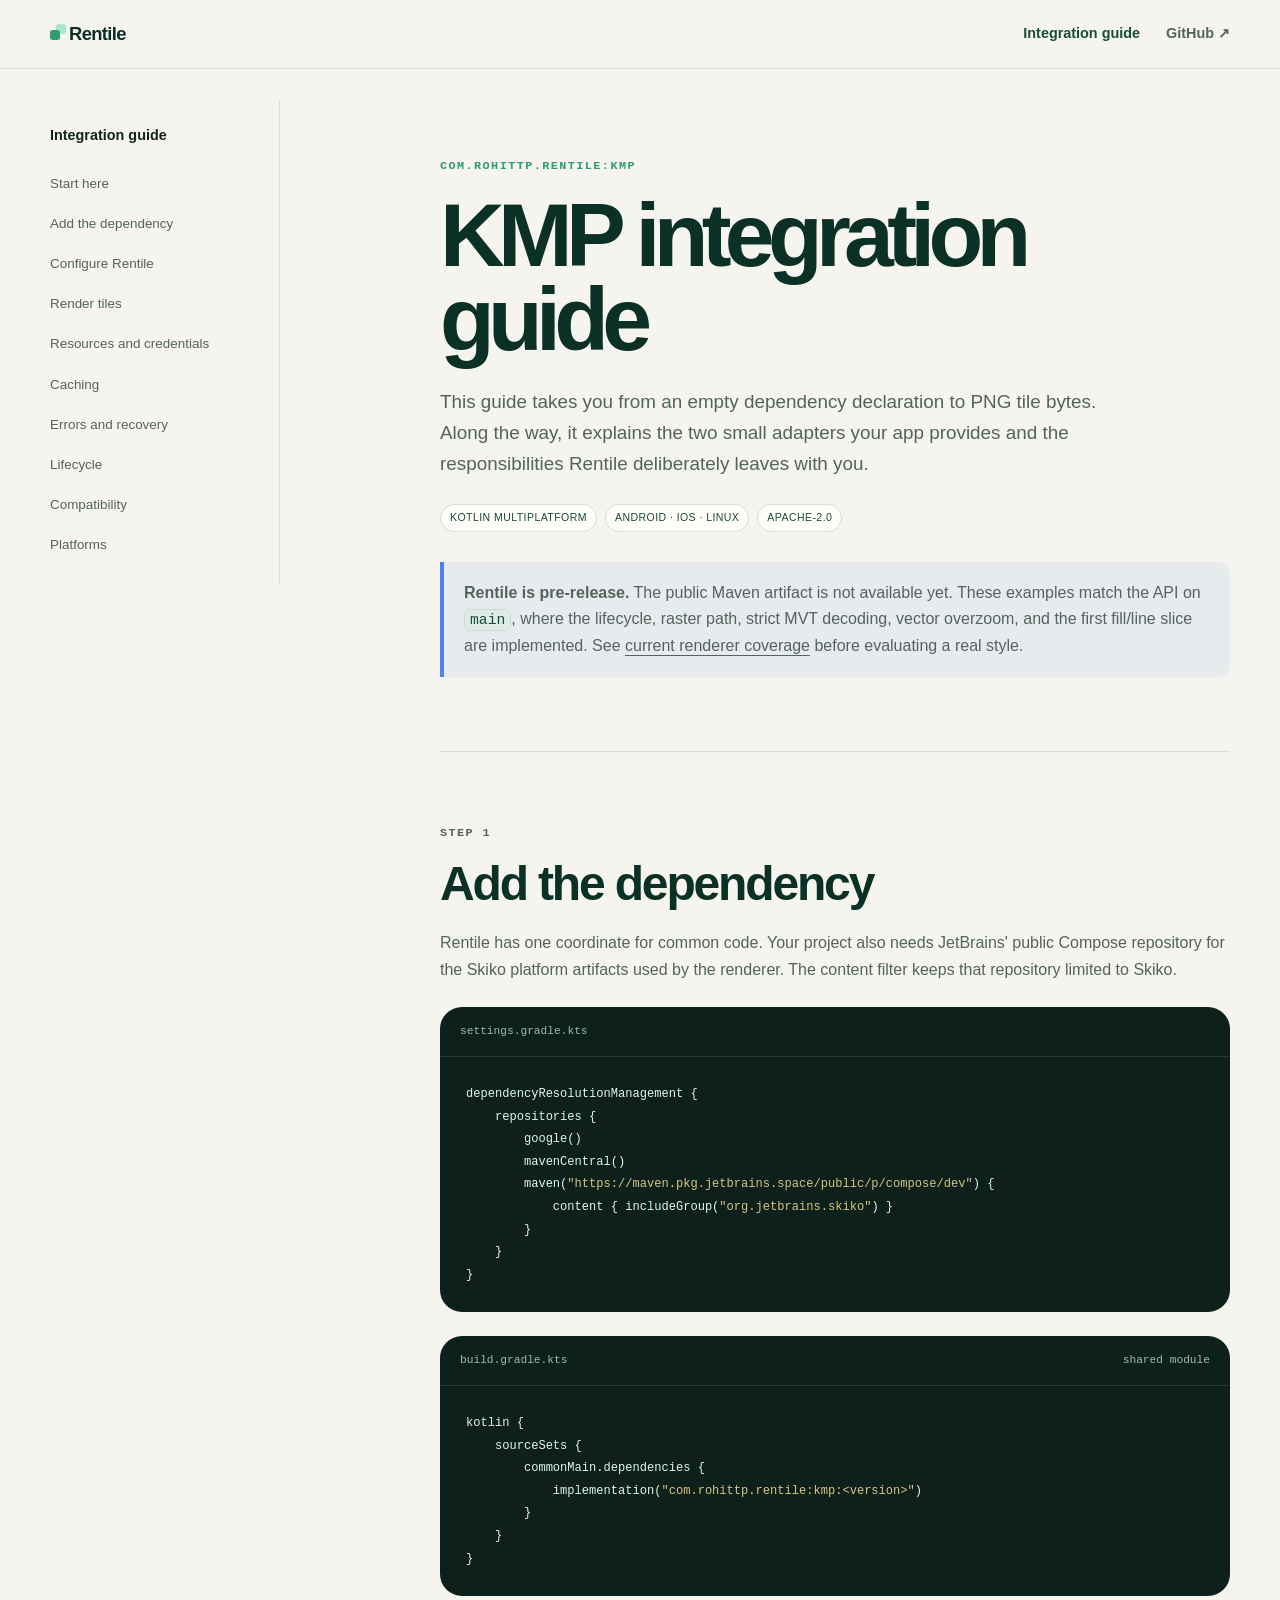
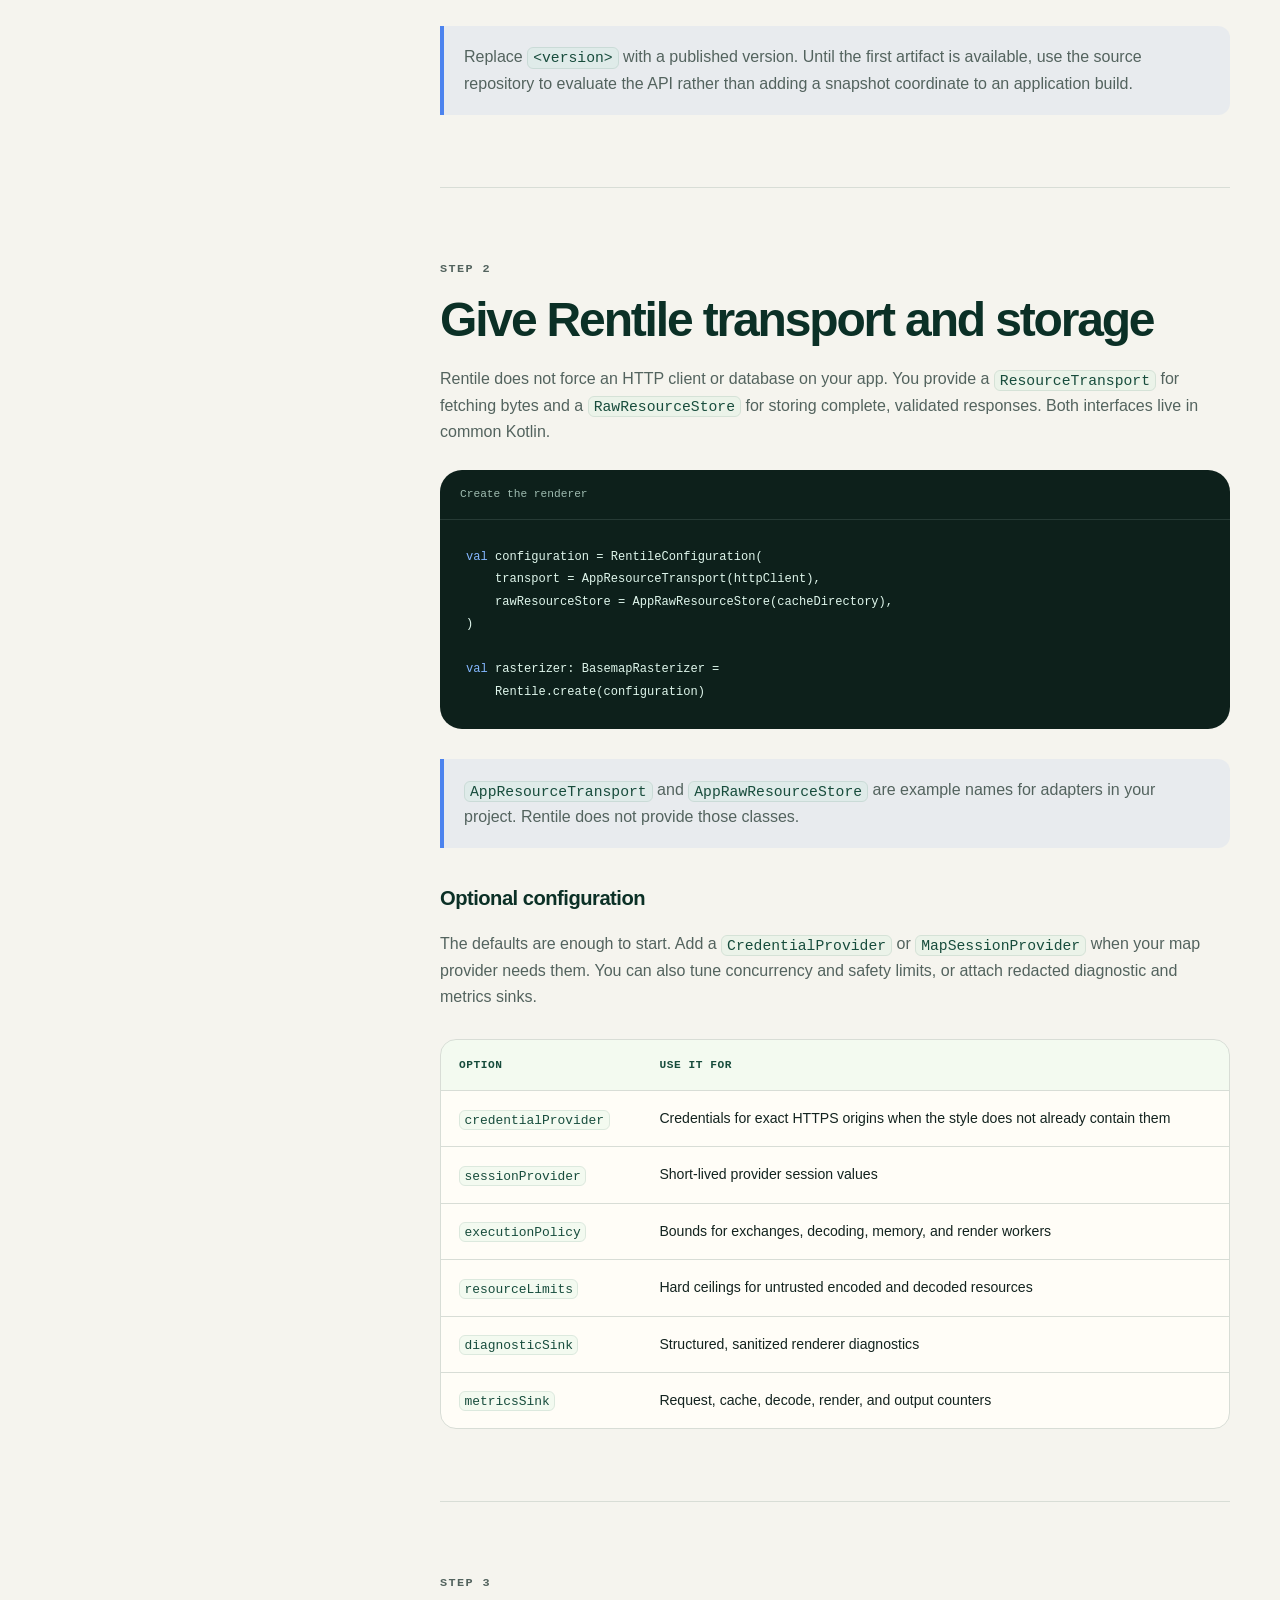
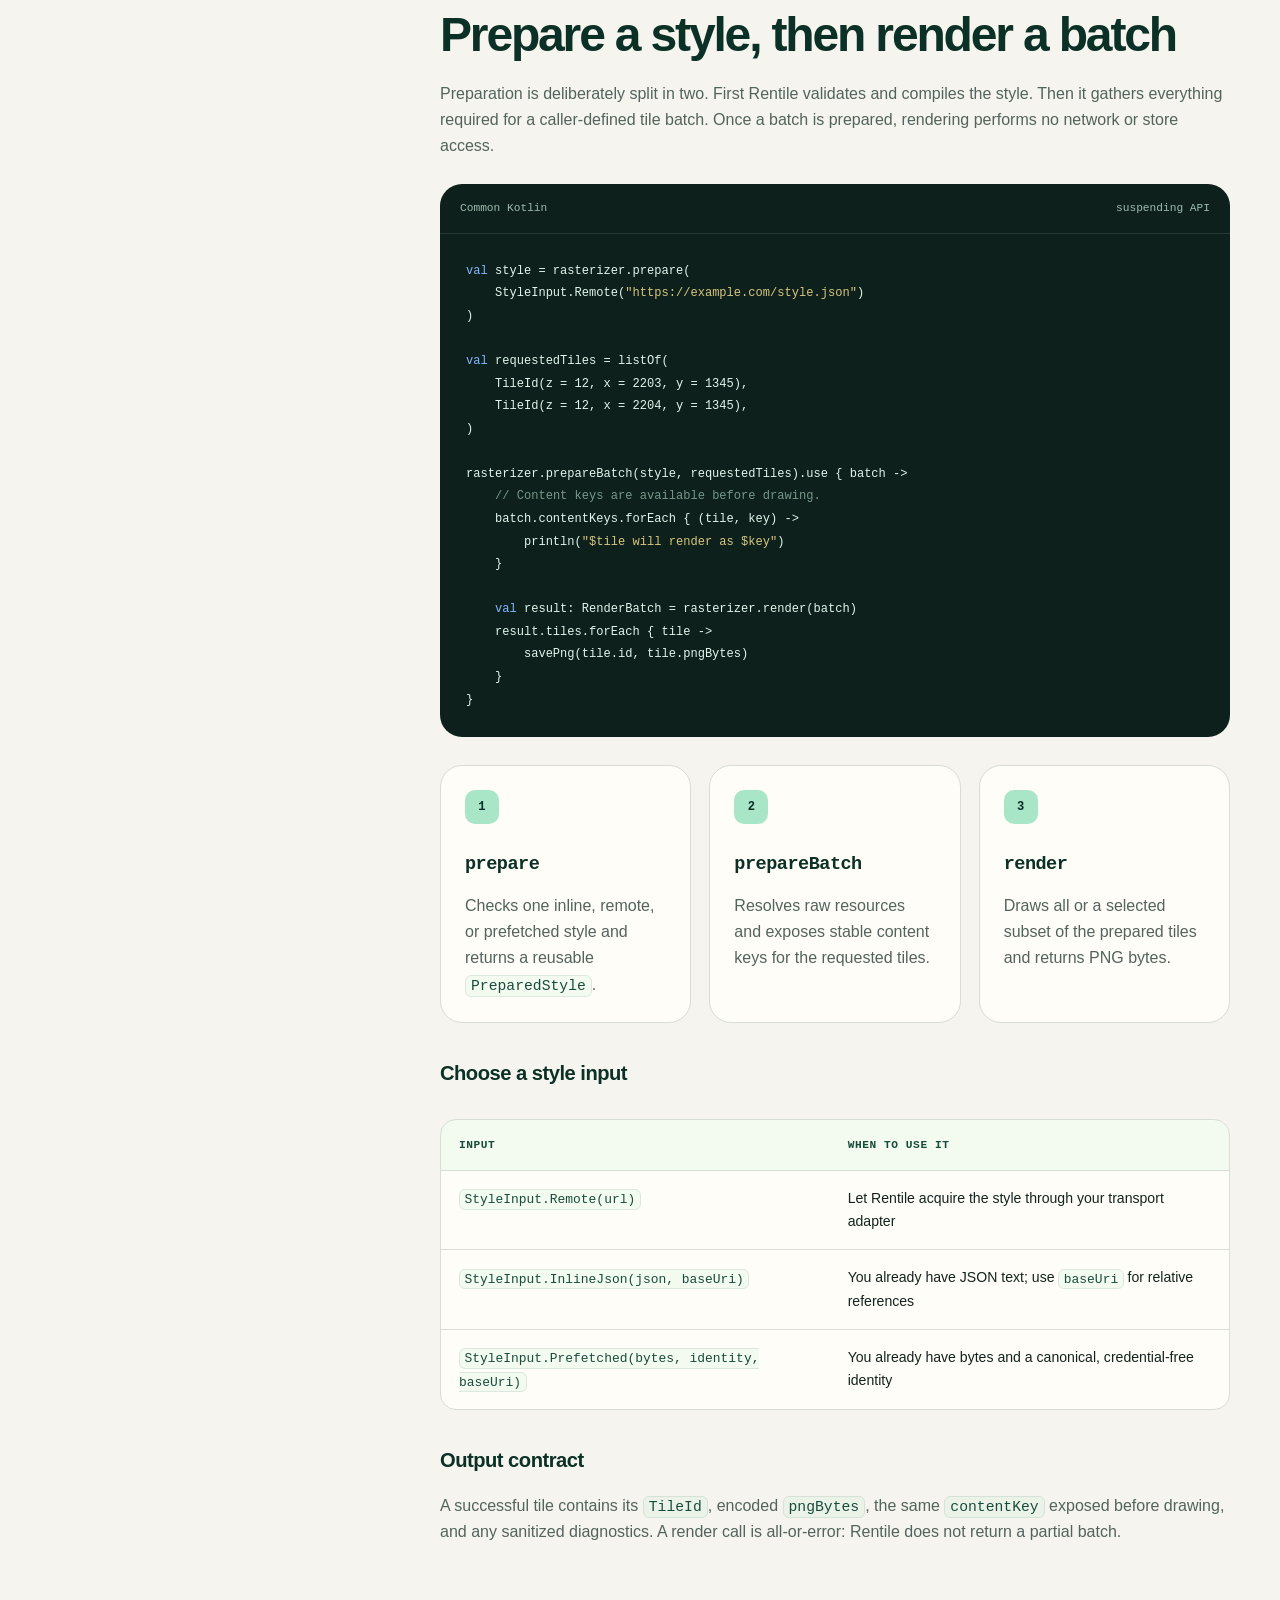
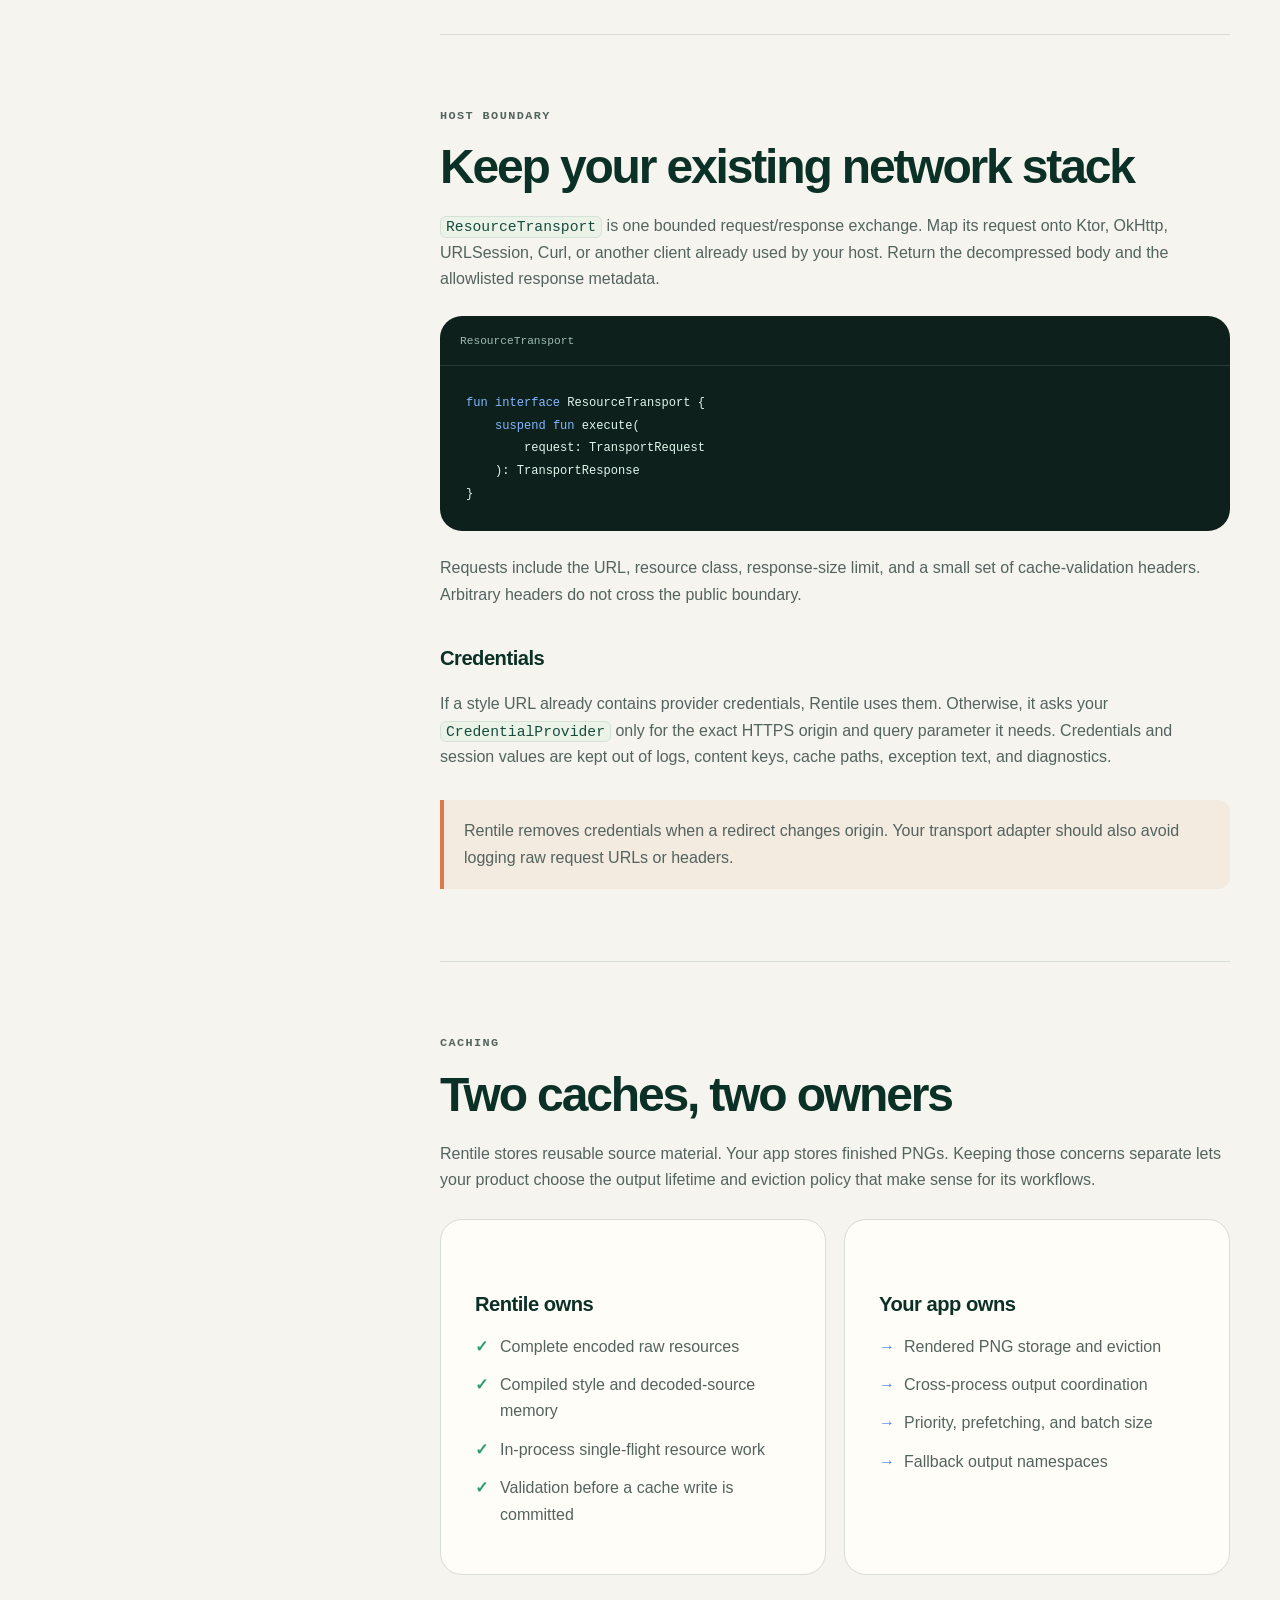
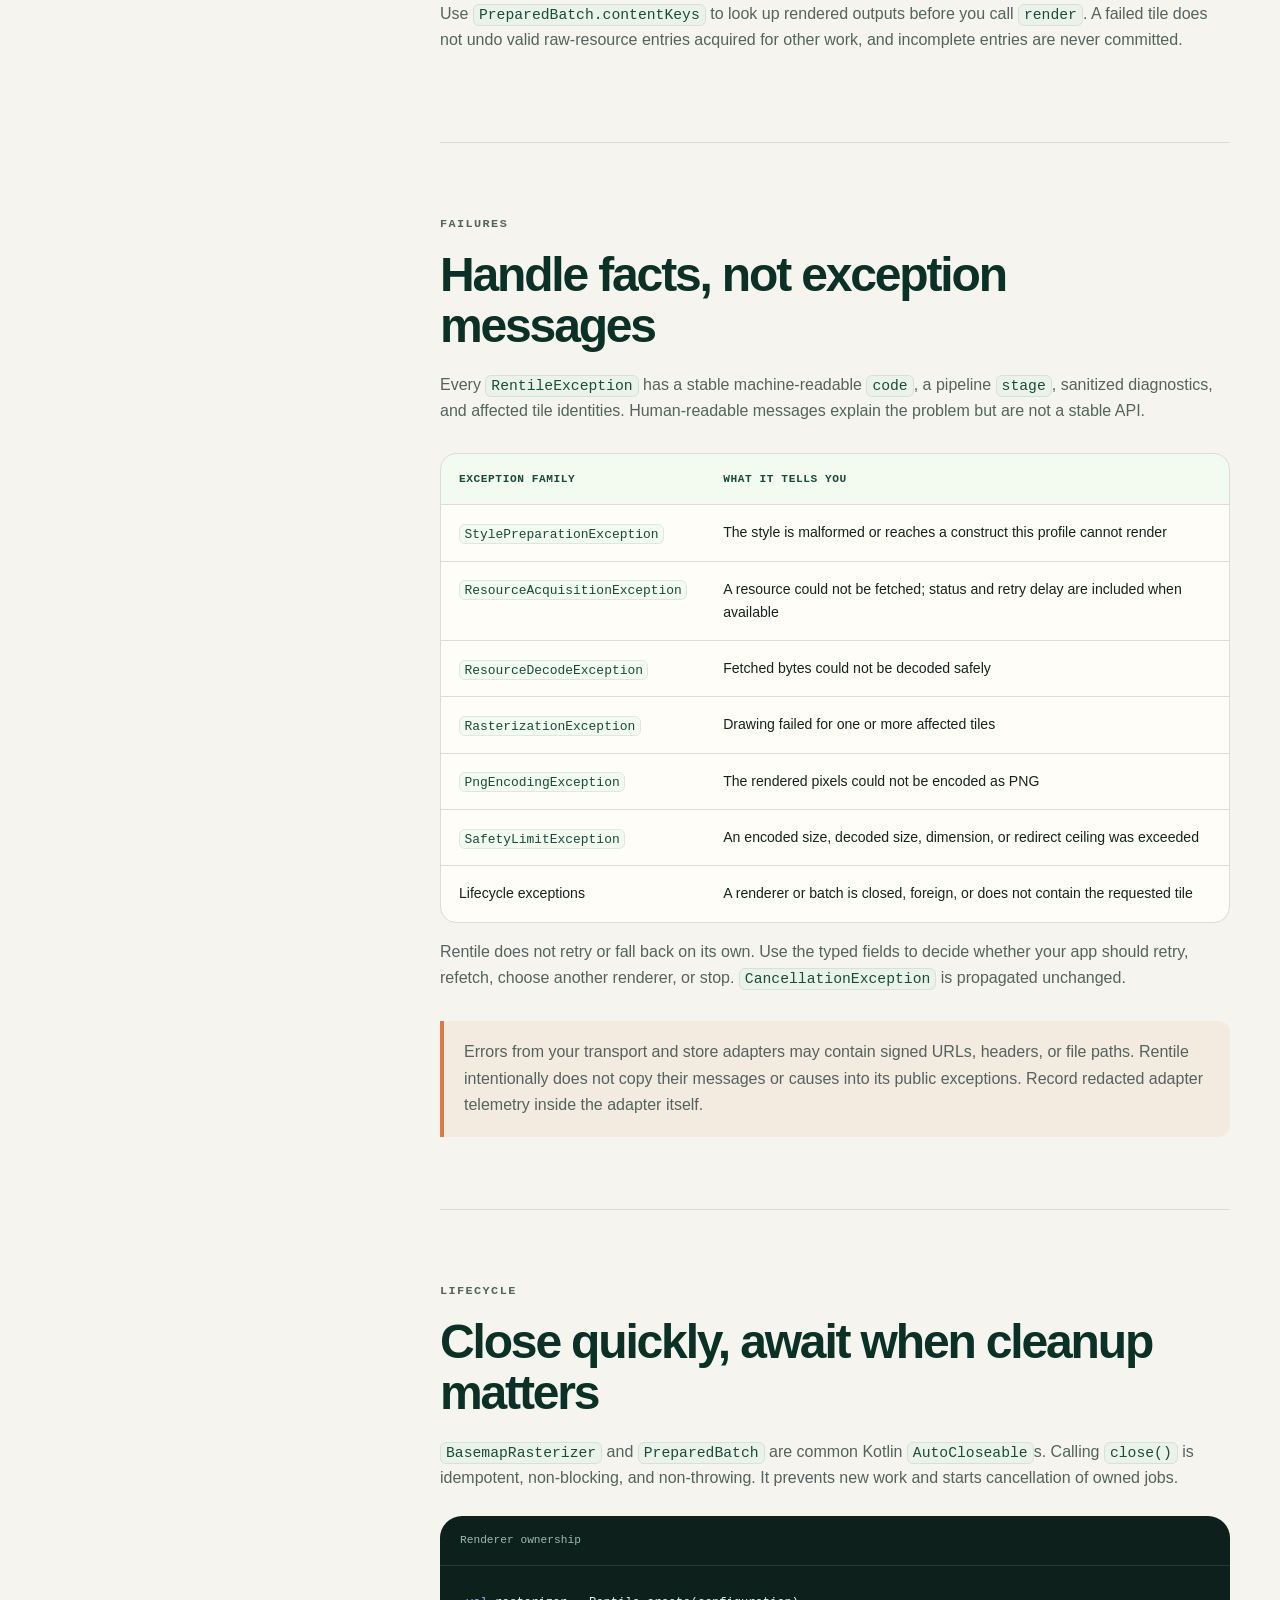
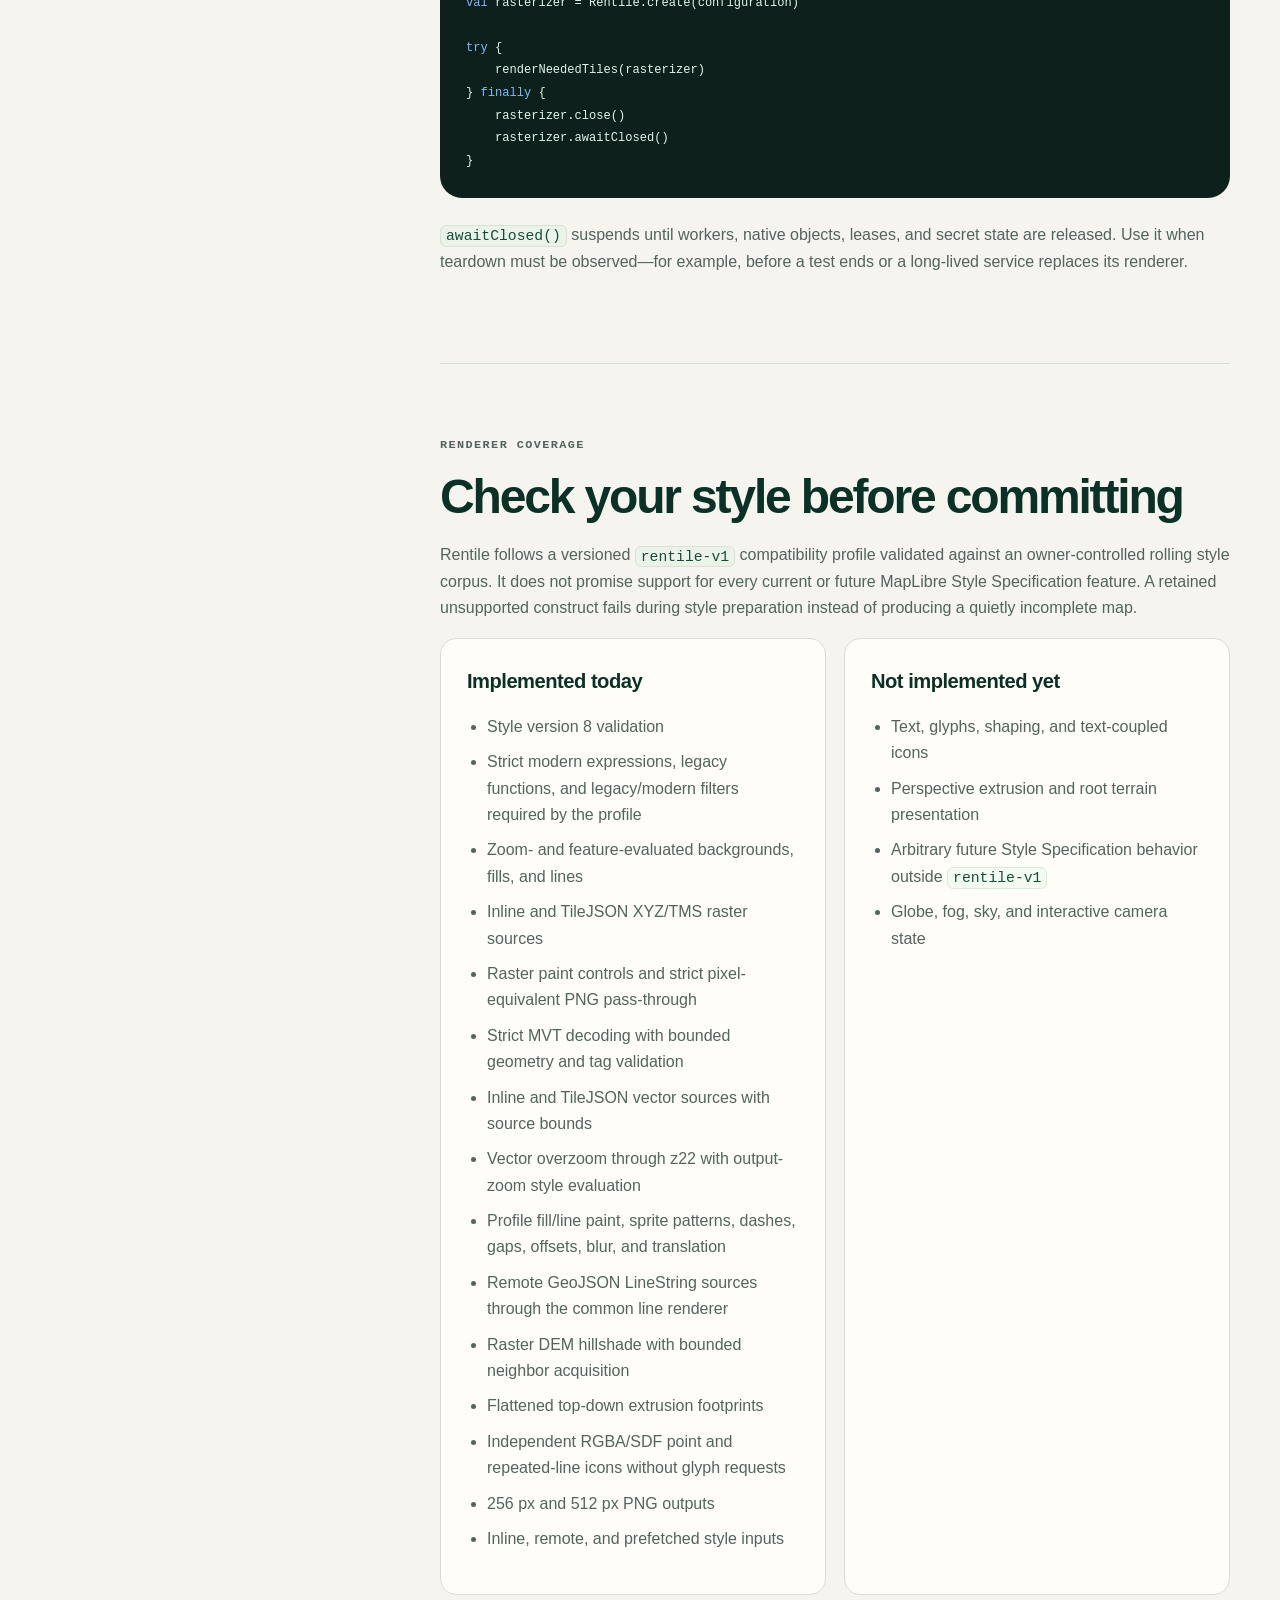
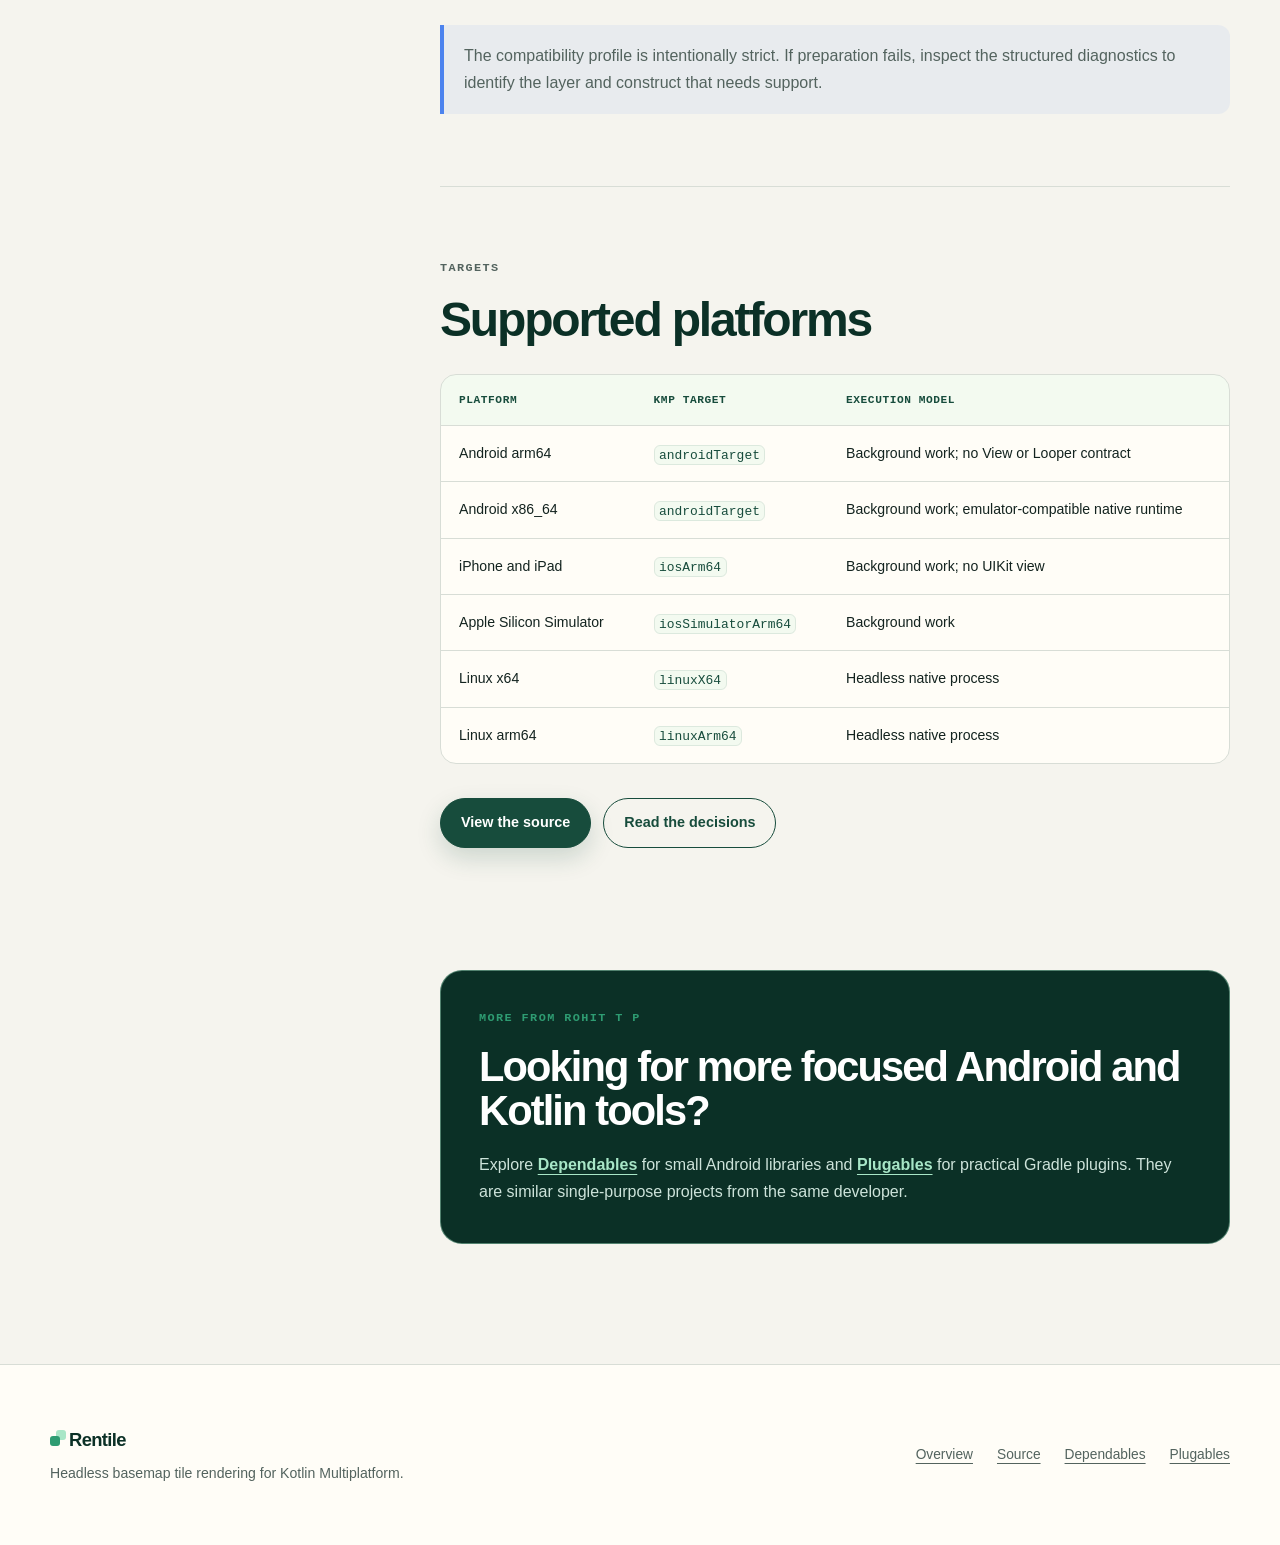
==== commit 5d7631c5: "Add corpus rendering coverage and local integration guide" ====
--- a/docs/kmp.html
+++ b/docs/kmp.html
@@ -63,8 +63,8 @@
         <div class="draft-banner">
           <strong>Rentile is pre-release.</strong>
           The public Maven artifact is not available yet. These examples match the API on
-          <code>main</code>, where the lifecycle, constant-background rendering, and first
-          inline-raster slice are implemented. See <a href="#compatibility">current renderer coverage</a>
+          <code>main</code>, where the lifecycle, raster path, strict MVT decoding, vector
+          overzoom, and the first fill/line slice are implemented. See <a href="#compatibility">current renderer coverage</a>
           before evaluating a real style.
         </div>
       </header>
@@ -353,19 +353,28 @@
         <p class="doc-label">Renderer coverage</p>
         <h2>Check your style before committing</h2>
         <p>
-          Rentile follows a pinned <code>rentile-v1</code> basemap profile. It does not promise
-          support for every current or future MapLibre Style Specification feature. A retained
-          unsupported construct fails during style preparation instead of producing a quietly
-          incomplete map.
+          Rentile follows a versioned <code>rentile-v1</code> compatibility profile validated
+          against an owner-controlled rolling style corpus. It does not promise support for every
+          current or future MapLibre Style Specification feature. A retained unsupported construct
+          fails during style preparation instead of producing a quietly incomplete map.
         </p>
         <div class="two-column-list">
           <div>
             <h3>Implemented today</h3>
             <ul>
               <li>Style version 8 validation</li>
-              <li>Constant-color background layers</li>
-              <li>Inline XYZ and TMS raster sources</li>
-              <li>Default raster paint behavior and strict PNG pass-through</li>
+              <li>Strict modern expressions, legacy functions, and legacy/modern filters required by the profile</li>
+              <li>Zoom- and feature-evaluated backgrounds, fills, and lines</li>
+              <li>Inline and TileJSON XYZ/TMS raster sources</li>
+              <li>Raster paint controls and strict pixel-equivalent PNG pass-through</li>
+              <li>Strict MVT decoding with bounded geometry and tag validation</li>
+              <li>Inline and TileJSON vector sources with source bounds</li>
+              <li>Vector overzoom through z22 with output-zoom style evaluation</li>
+              <li>Profile fill/line paint, sprite patterns, dashes, gaps, offsets, blur, and translation</li>
+              <li>Remote GeoJSON LineString sources through the common line renderer</li>
+              <li>Raster DEM hillshade with bounded neighbor acquisition</li>
+              <li>Flattened top-down extrusion footprints</li>
+              <li>Independent RGBA/SDF point and repeated-line icons without glyph requests</li>
               <li>256 px and 512 px PNG outputs</li>
               <li>Inline, remote, and prefetched style inputs</li>
             </ul>
@@ -373,12 +382,10 @@
           <div>
             <h3>Not implemented yet</h3>
             <ul>
-              <li>Vector fills and lines</li>
-              <li>TileJSON and GeoJSON source planning</li>
-              <li>Hillshade, patterns, and independent icons</li>
-              <li>Non-default raster paint expressions</li>
               <li>Text, glyphs, shaping, and text-coupled icons</li>
-              <li>Globe, terrain, fog, sky, and interactive camera state</li>
+              <li>Perspective extrusion and root terrain presentation</li>
+              <li>Arbitrary future Style Specification behavior outside <code>rentile-v1</code></li>
+              <li>Globe, fog, sky, and interactive camera state</li>
             </ul>
           </div>
         </div>
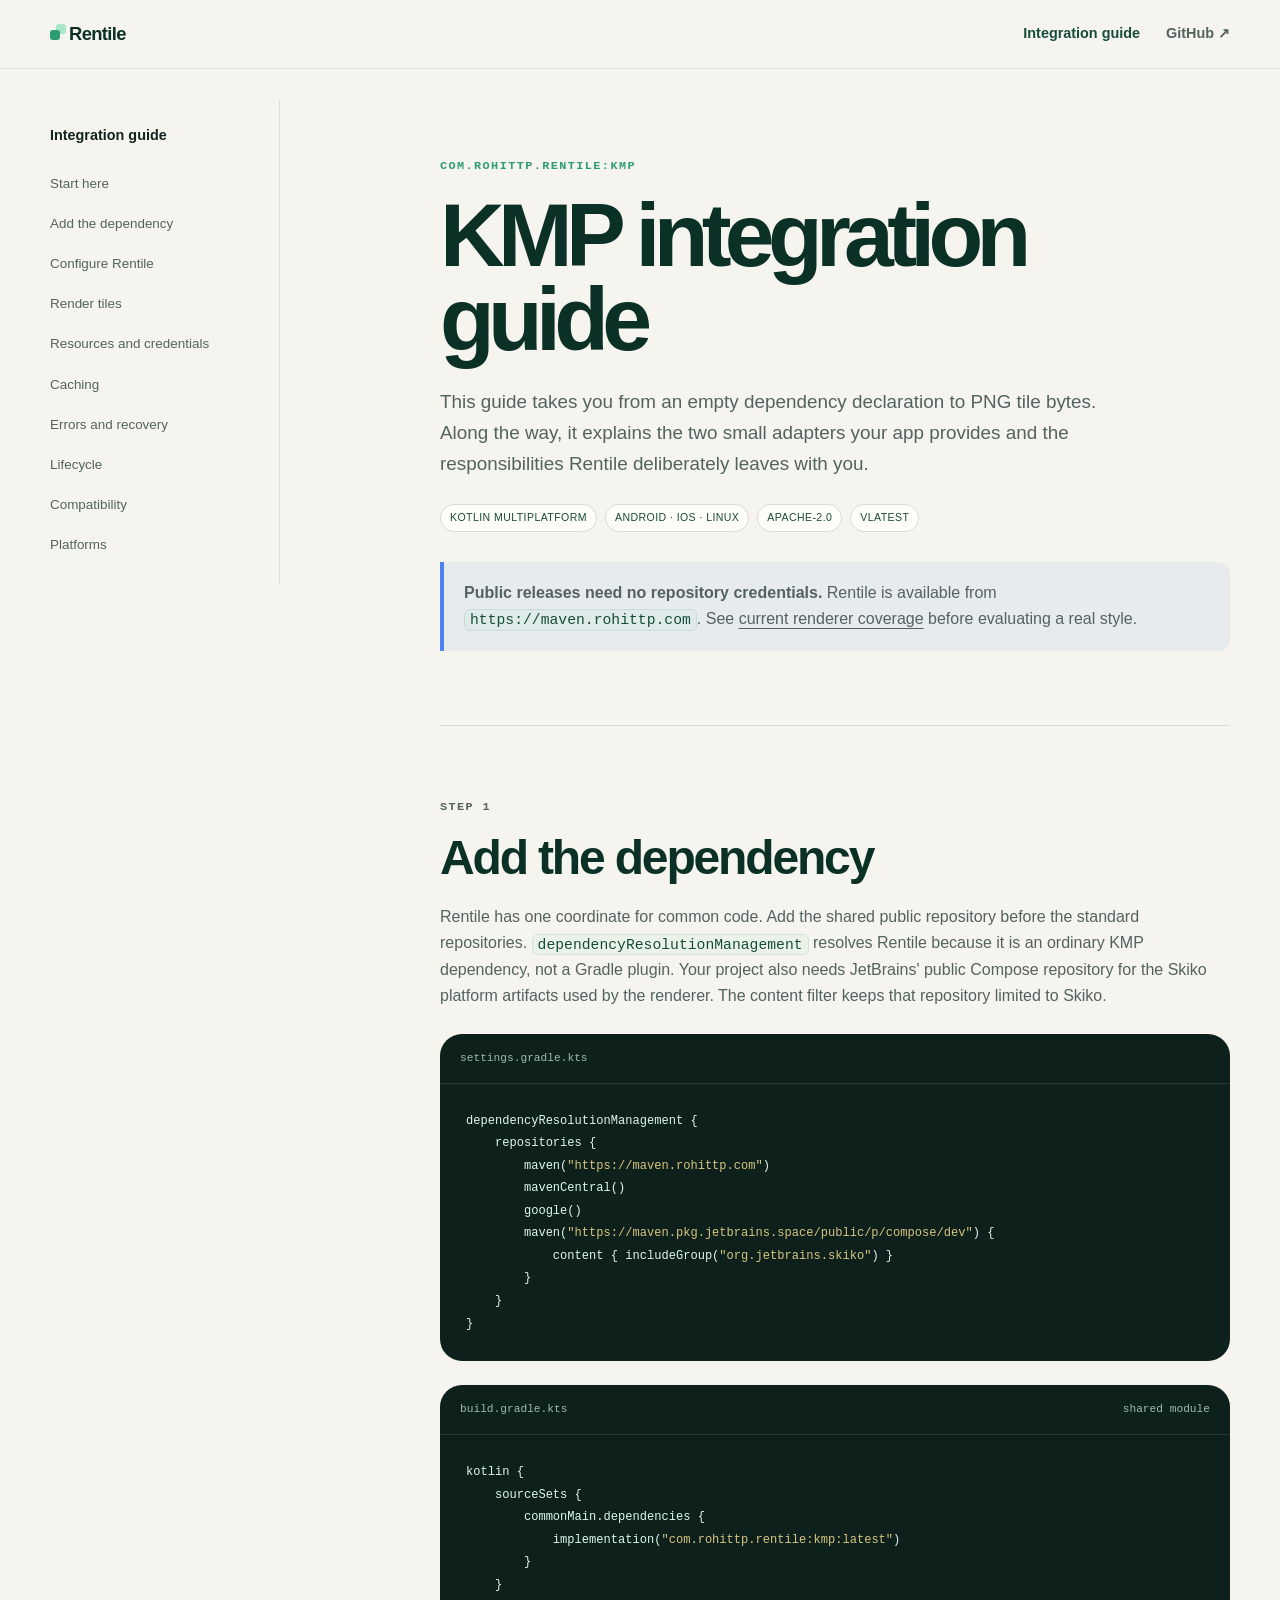
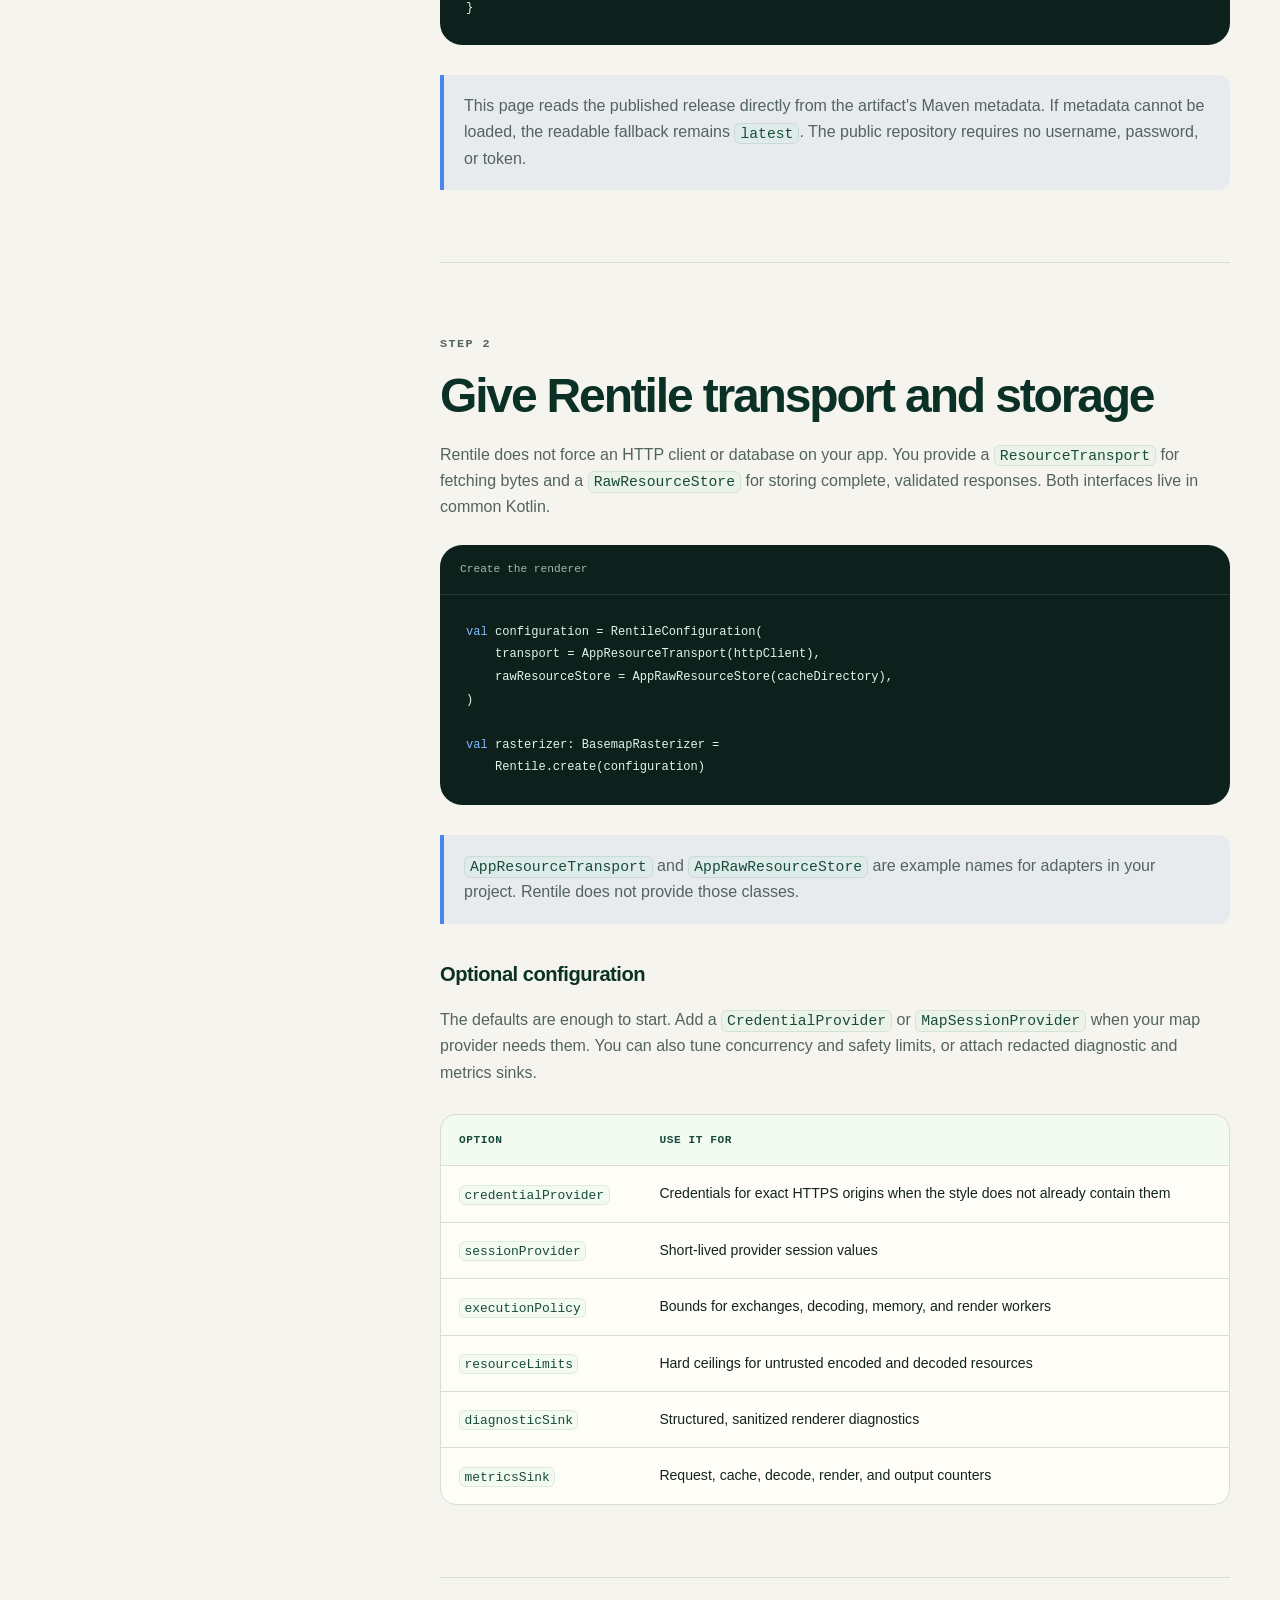
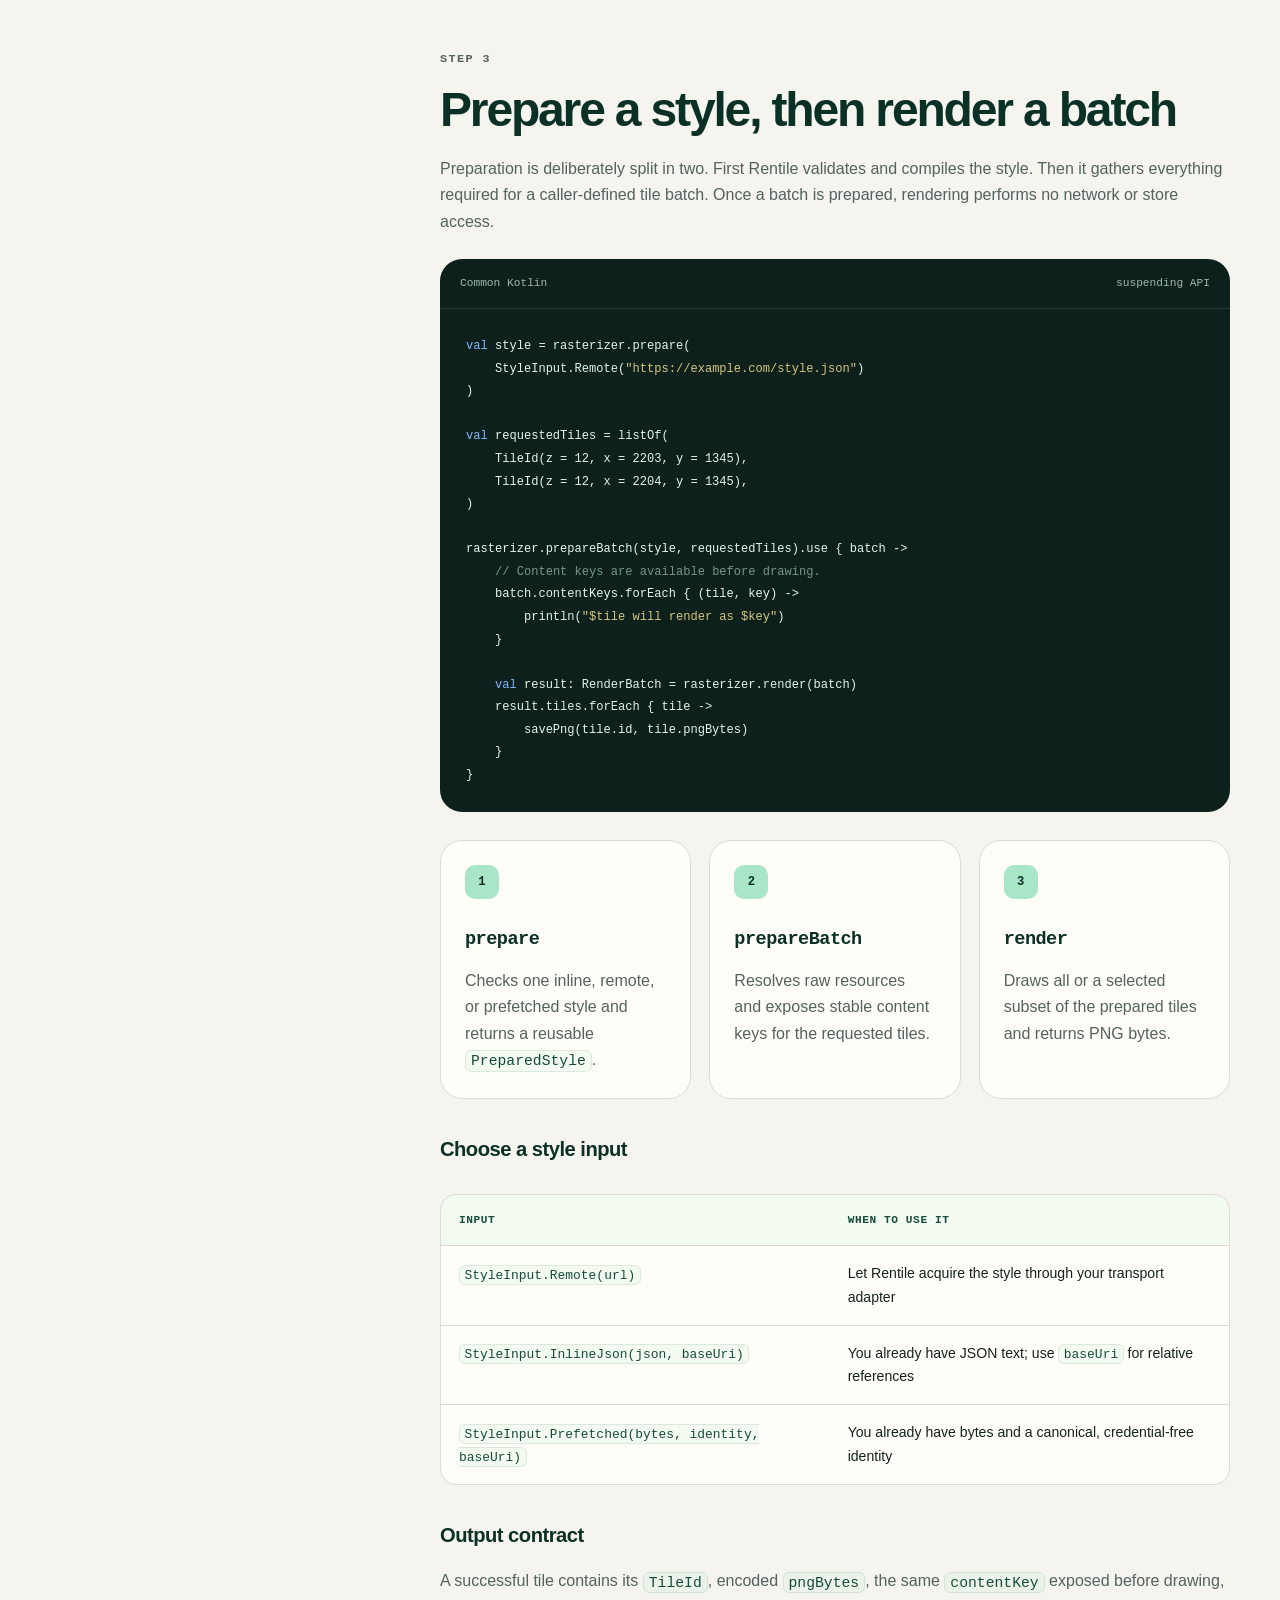
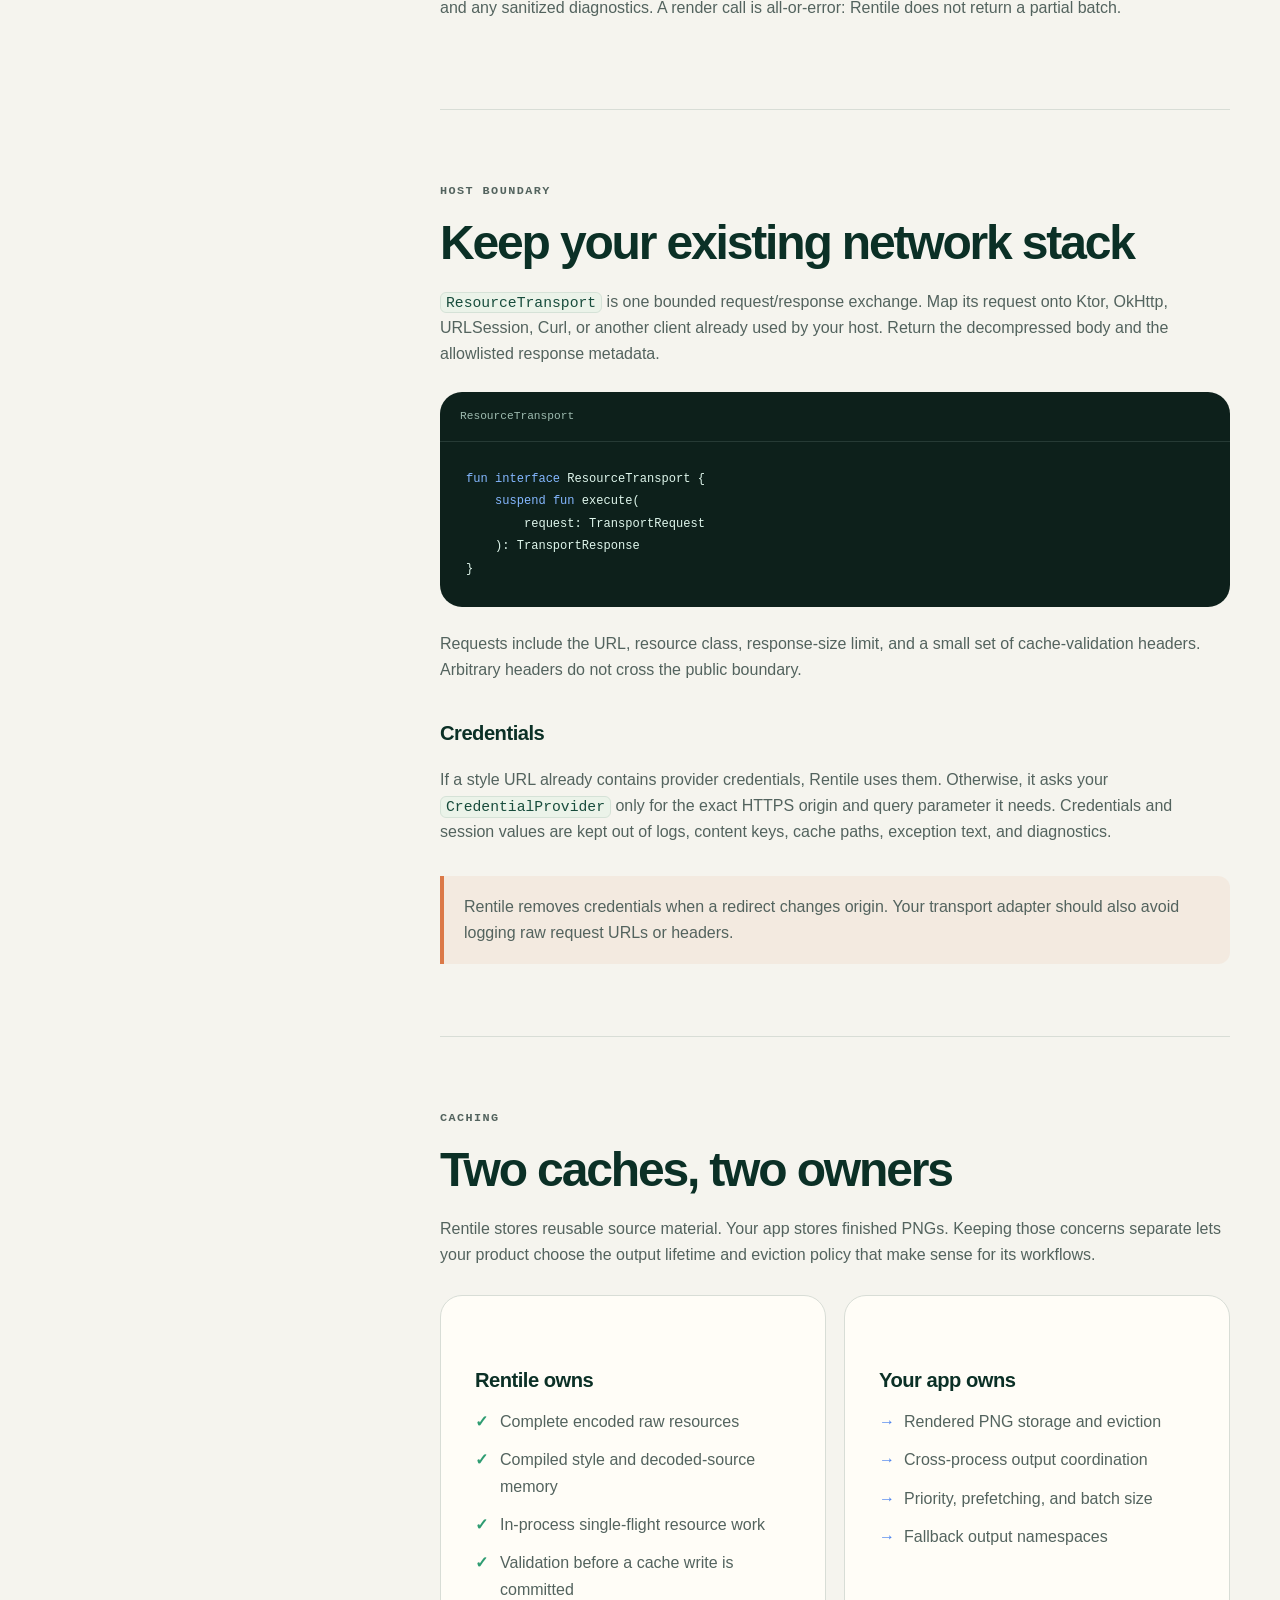
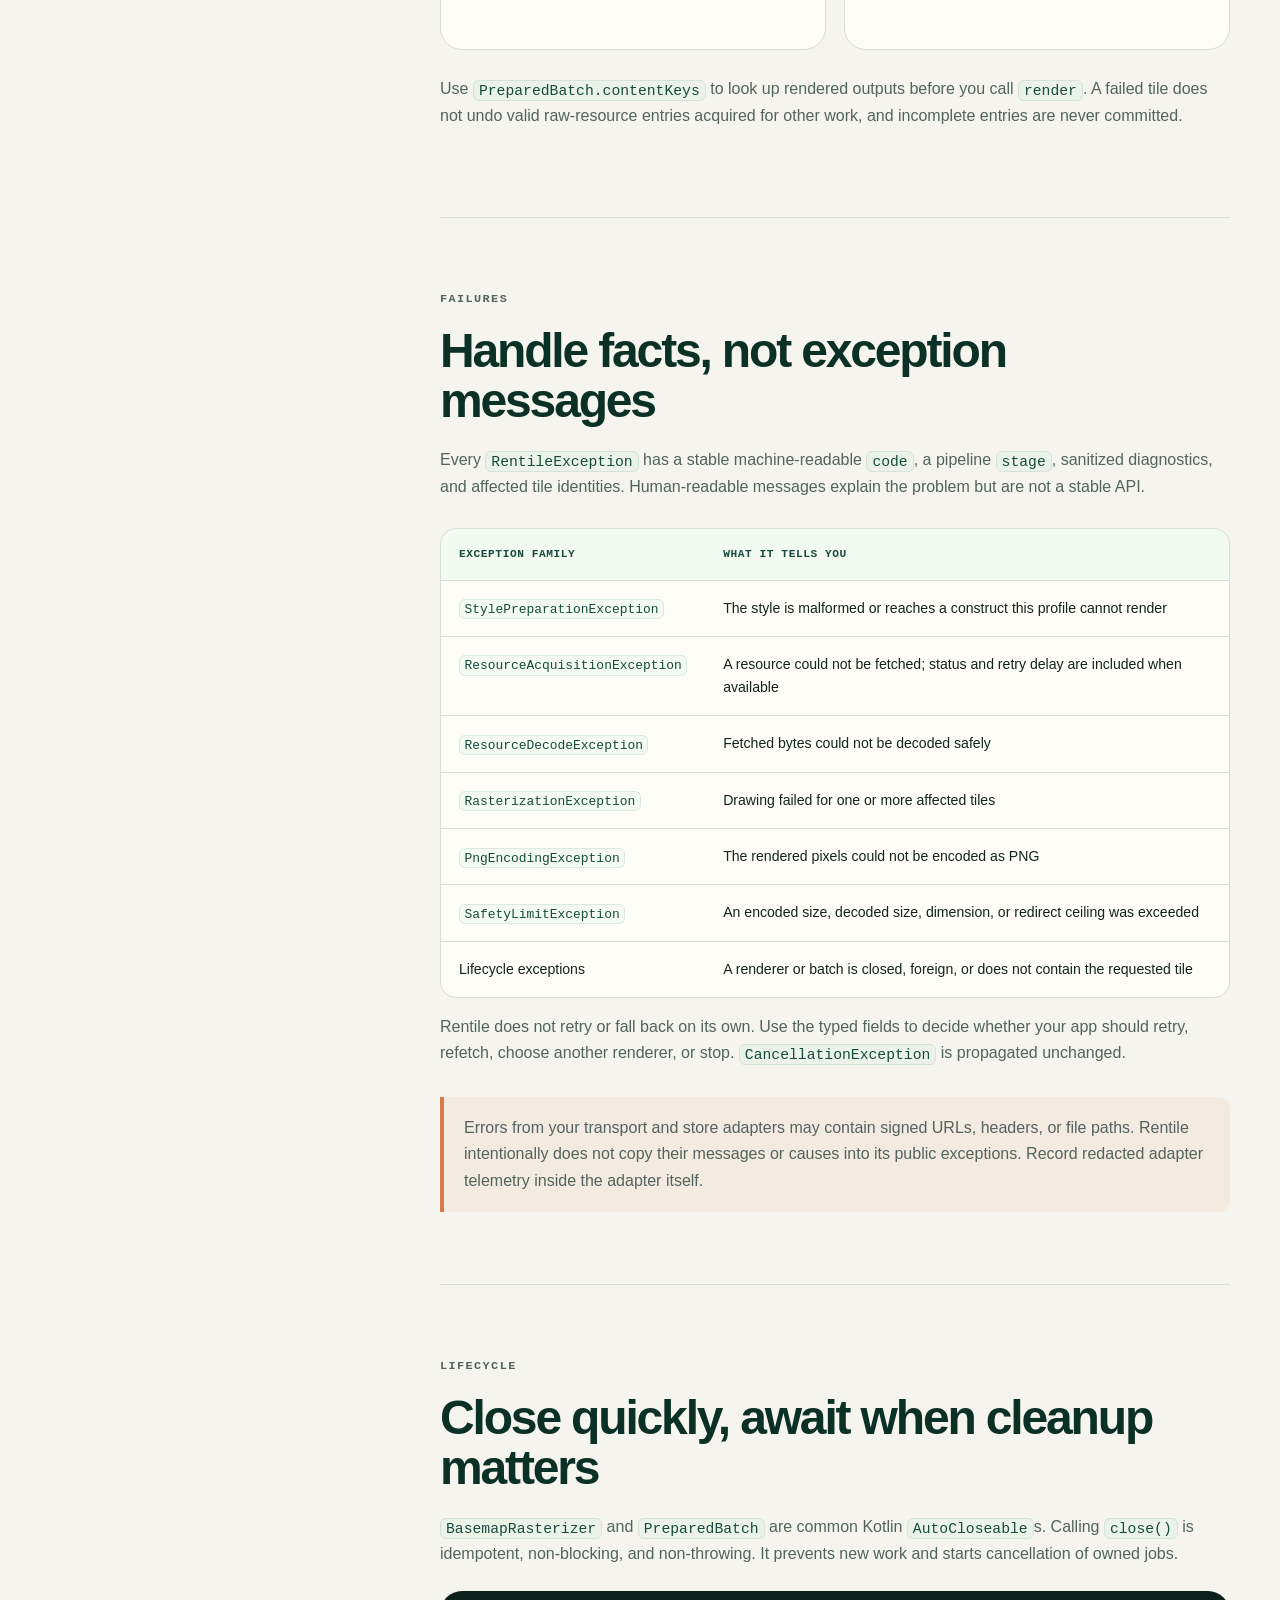
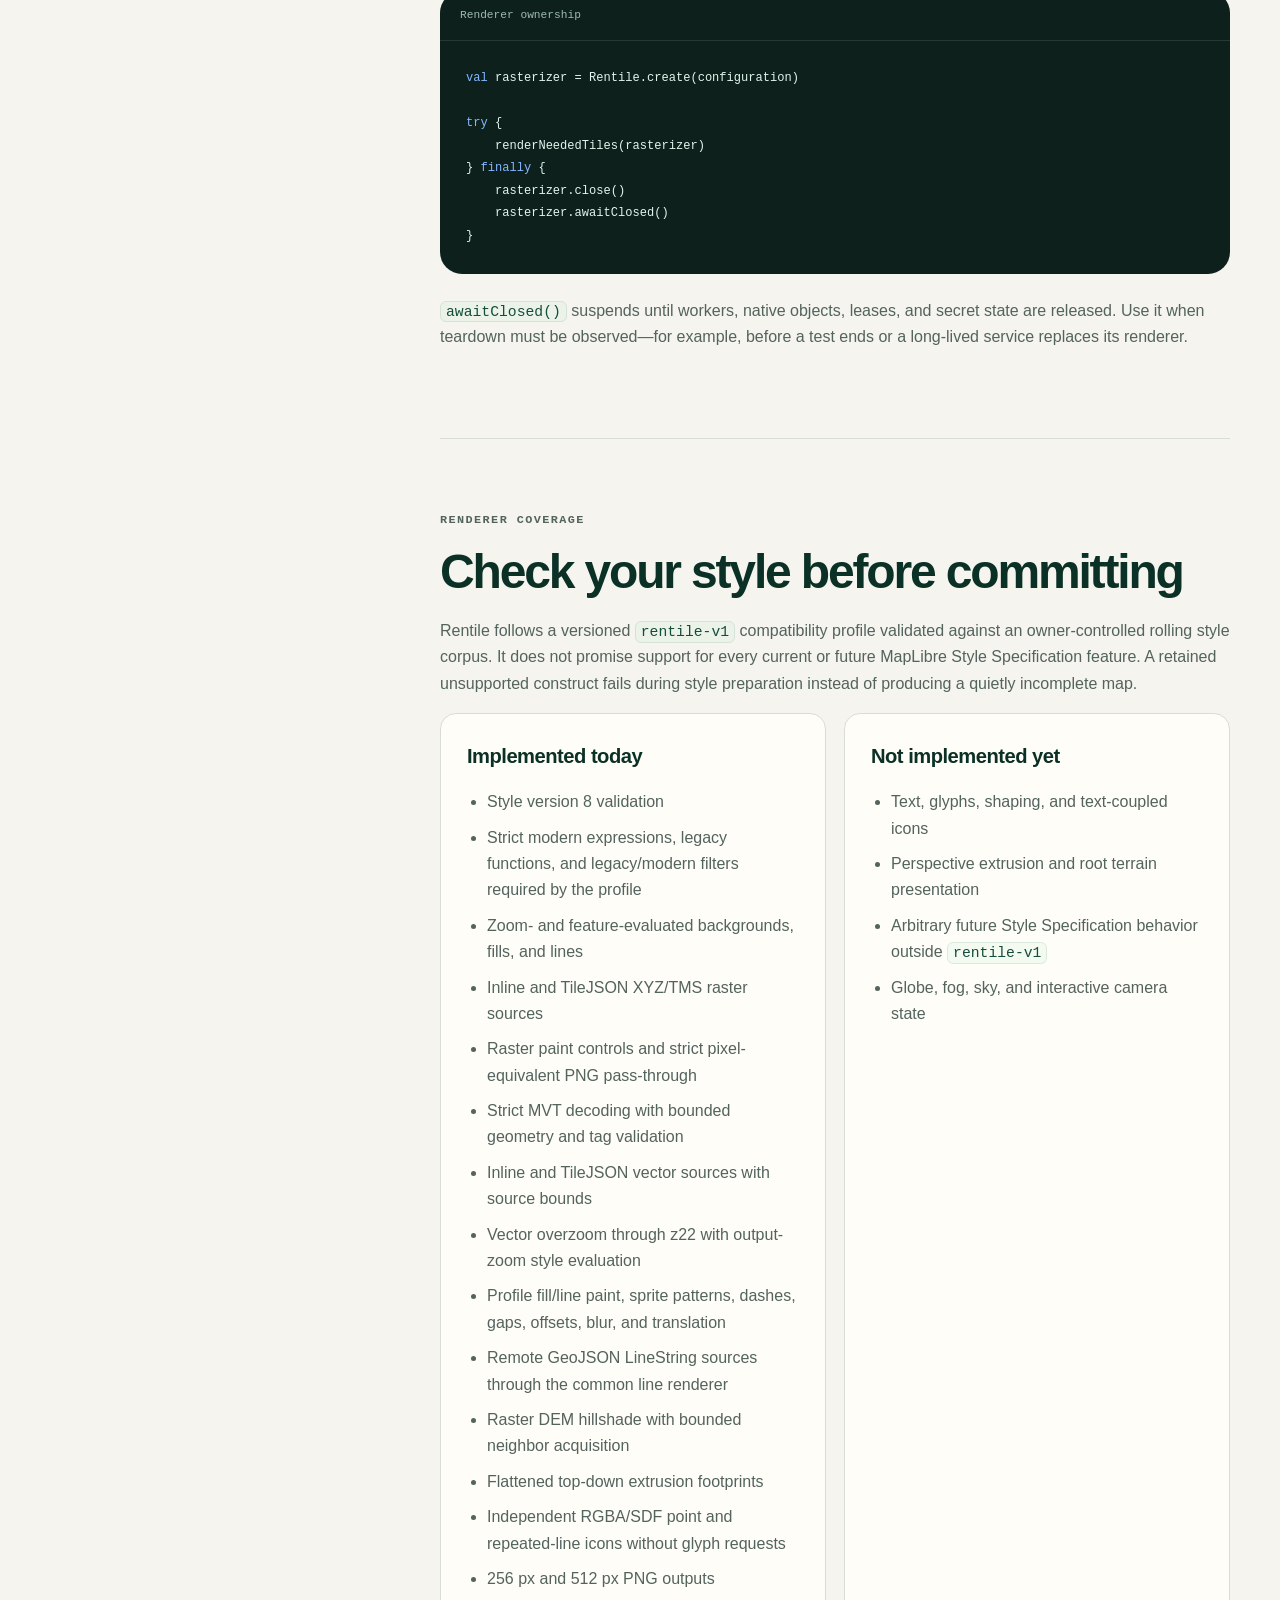
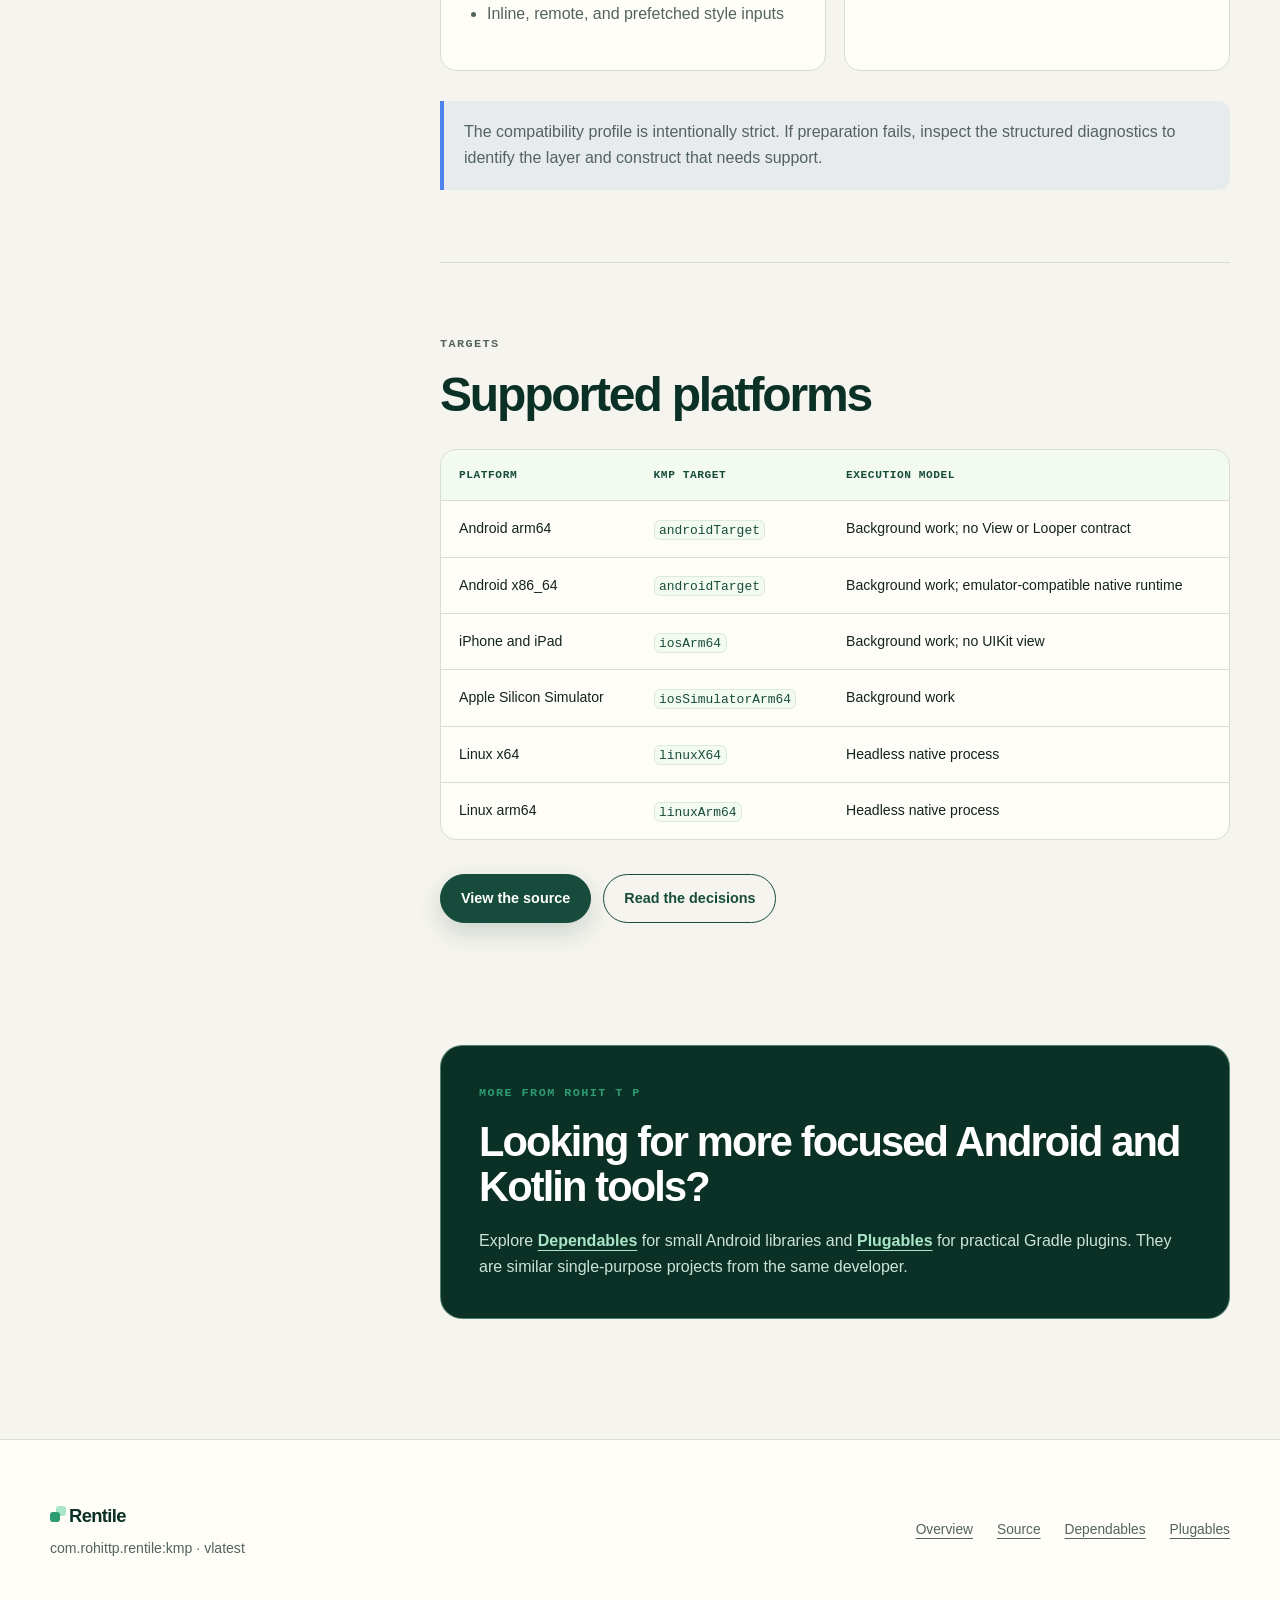
==== commit 2c1ade62: "publish Rentile to shared R2 repository" ====
--- a/docs/kmp.html
+++ b/docs/kmp.html
@@ -59,13 +59,12 @@
           <span class="tag">Kotlin Multiplatform</span>
           <span class="tag">Android · iOS · Linux</span>
           <span class="tag">Apache-2.0</span>
+          <span class="tag">v<span data-maven-version="kmp">latest</span></span>
         </div>
         <div class="draft-banner">
-          <strong>Rentile is pre-release.</strong>
-          The public Maven artifact is not available yet. These examples match the API on
-          <code>main</code>, where the lifecycle, raster path, strict MVT decoding, vector
-          overzoom, and the first fill/line slice are implemented. See <a href="#compatibility">current renderer coverage</a>
-          before evaluating a real style.
+          <strong>Public releases need no repository credentials.</strong>
+          Rentile is available from <code>https://maven.rohittp.com</code>. See
+          <a href="#compatibility">current renderer coverage</a> before evaluating a real style.
         </div>
       </header>
 
@@ -73,16 +72,19 @@
         <p class="doc-label">Step 1</p>
         <h2>Add the dependency</h2>
         <p>
-          Rentile has one coordinate for common code. Your project also needs JetBrains'
-          public Compose repository for the Skiko platform artifacts used by the renderer.
-          The content filter keeps that repository limited to Skiko.
+          Rentile has one coordinate for common code. Add the shared public repository before
+          the standard repositories. <code>dependencyResolutionManagement</code> resolves Rentile
+          because it is an ordinary KMP dependency, not a Gradle plugin. Your project also needs
+          JetBrains' public Compose repository for the Skiko platform artifacts used by the
+          renderer. The content filter keeps that repository limited to Skiko.
         </p>
         <div class="code-card doc-code">
           <div class="code-head"><span>settings.gradle.kts</span></div>
           <pre><code>dependencyResolutionManagement {
     repositories {
+        maven(<span class="str">"https://maven.rohittp.com"</span>)
+        mavenCentral()
         google()
-        mavenCentral()
         maven(<span class="str">"https://maven.pkg.jetbrains.space/public/p/compose/dev"</span>) {
             content { includeGroup(<span class="str">"org.jetbrains.skiko"</span>) }
         }
@@ -94,15 +96,15 @@
           <pre><code>kotlin {
     sourceSets {
         commonMain.dependencies {
-            implementation(<span class="str">"com.rohittp.rentile:kmp:&lt;version&gt;"</span>)
+            implementation(<span class="str">"com.rohittp.rentile:kmp:<span data-maven-version="kmp">latest</span>"</span>)
         }
     }
 }</code></pre>
         </div>
         <div class="callout">
-          Replace <code>&lt;version&gt;</code> with a published version. Until the first artifact is
-          available, use the source repository to evaluate the API rather than adding a
-          snapshot coordinate to an application build.
+          This page reads the published release directly from the artifact's Maven metadata.
+          If metadata cannot be loaded, the readable fallback remains <code>latest</code>.
+          The public repository requires no username, password, or token.
         </div>
       </section>
 
@@ -434,7 +436,10 @@
     <div class="shell footer-inner">
       <div>
         <a class="footer-brand" href="index.html">Rentile</a>
-        <p>Headless basemap tile rendering for Kotlin Multiplatform.</p>
+        <p class="footer-meta">
+          com.rohittp.rentile:kmp ·
+          v<span data-maven-version="kmp">latest</span>
+        </p>
       </div>
       <div class="footer-links">
         <a href="index.html">Overview</a>
@@ -444,5 +449,6 @@
       </div>
     </div>
   </footer>
+  <script src="versions.js" defer></script>
 </body>
 </html>
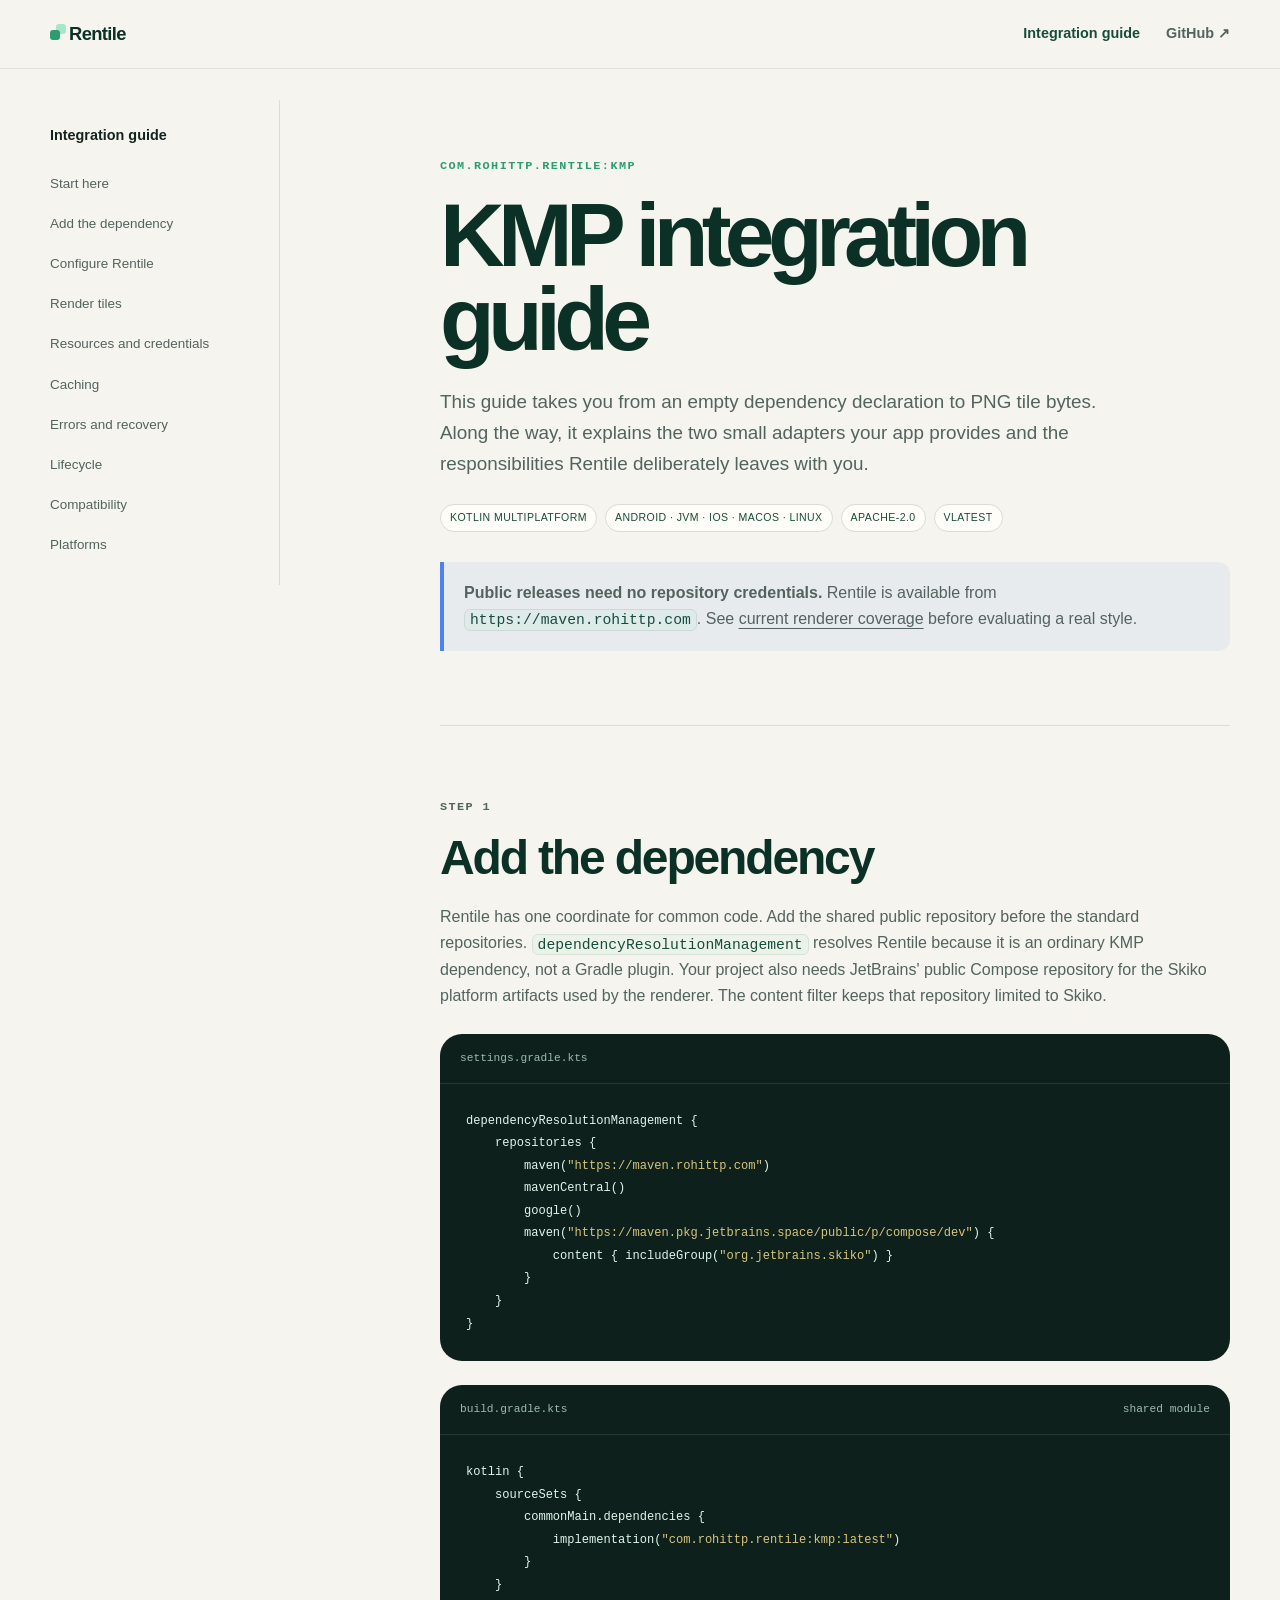
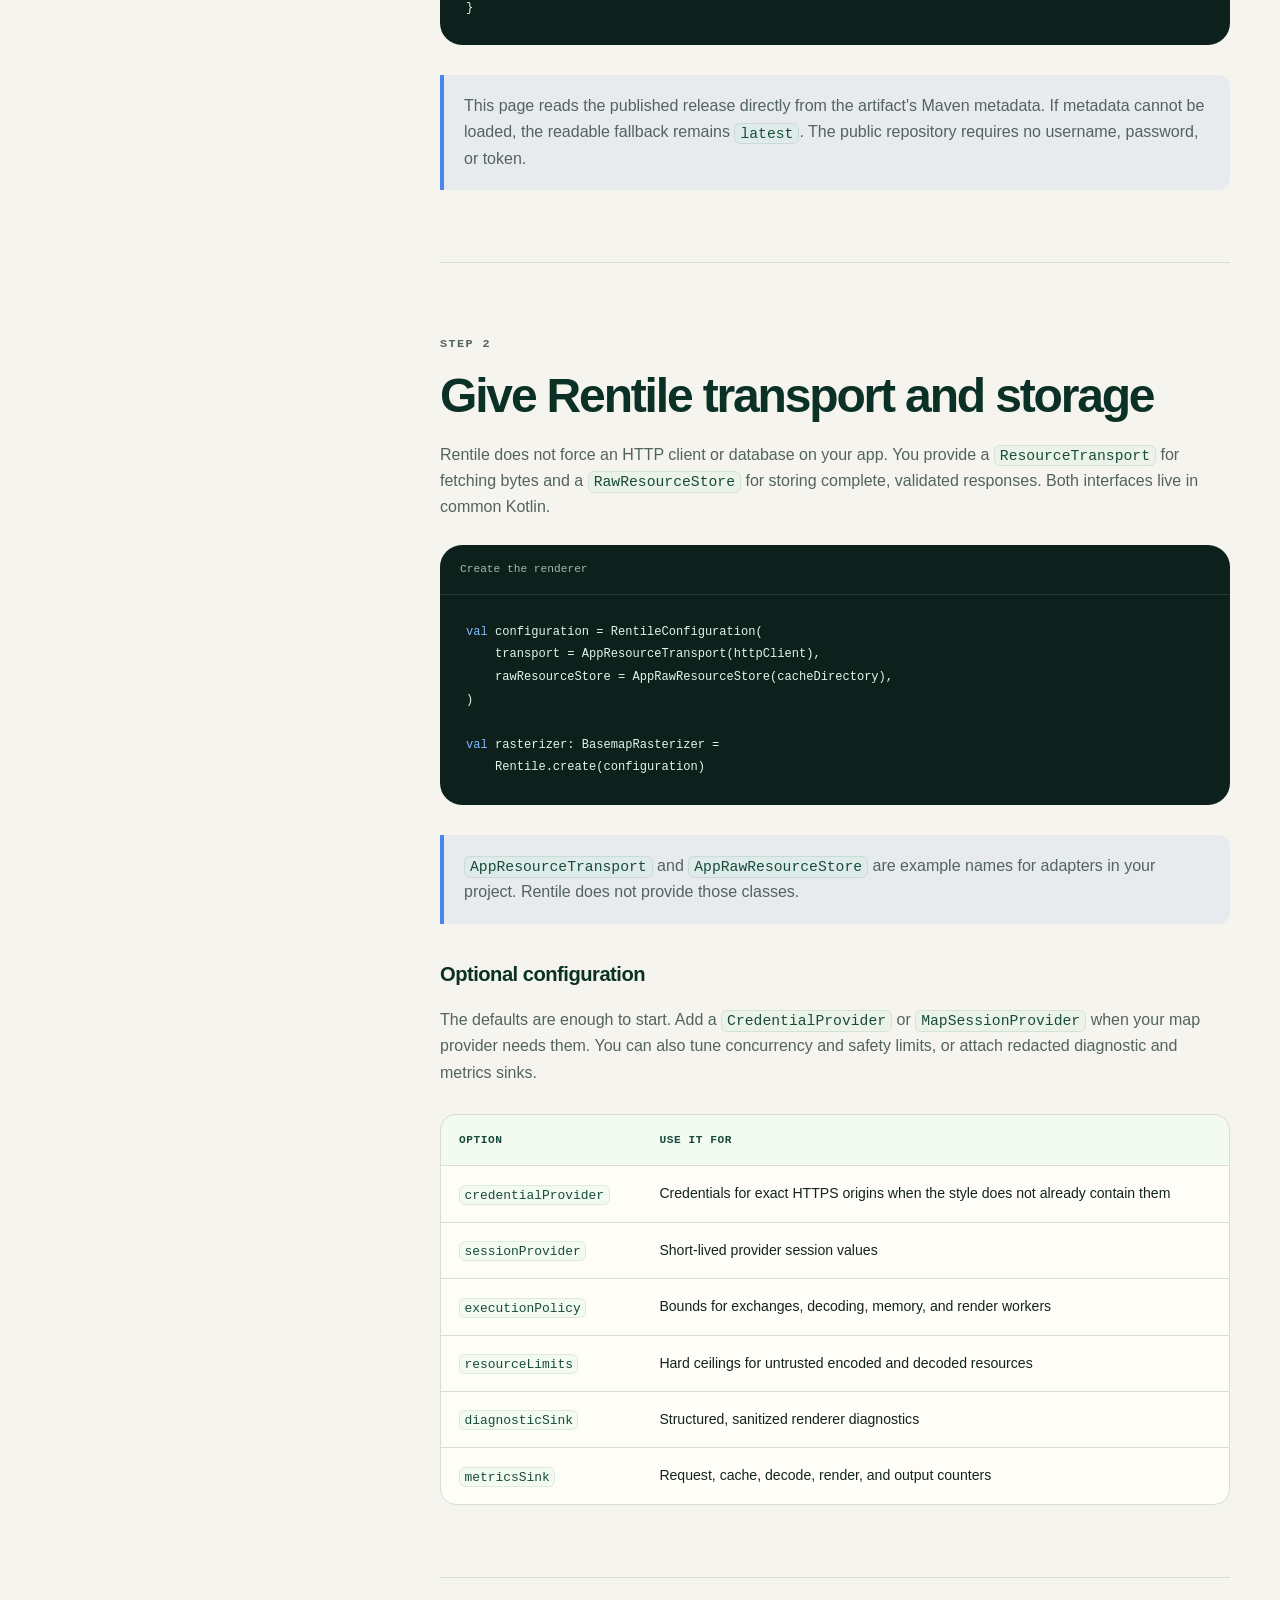
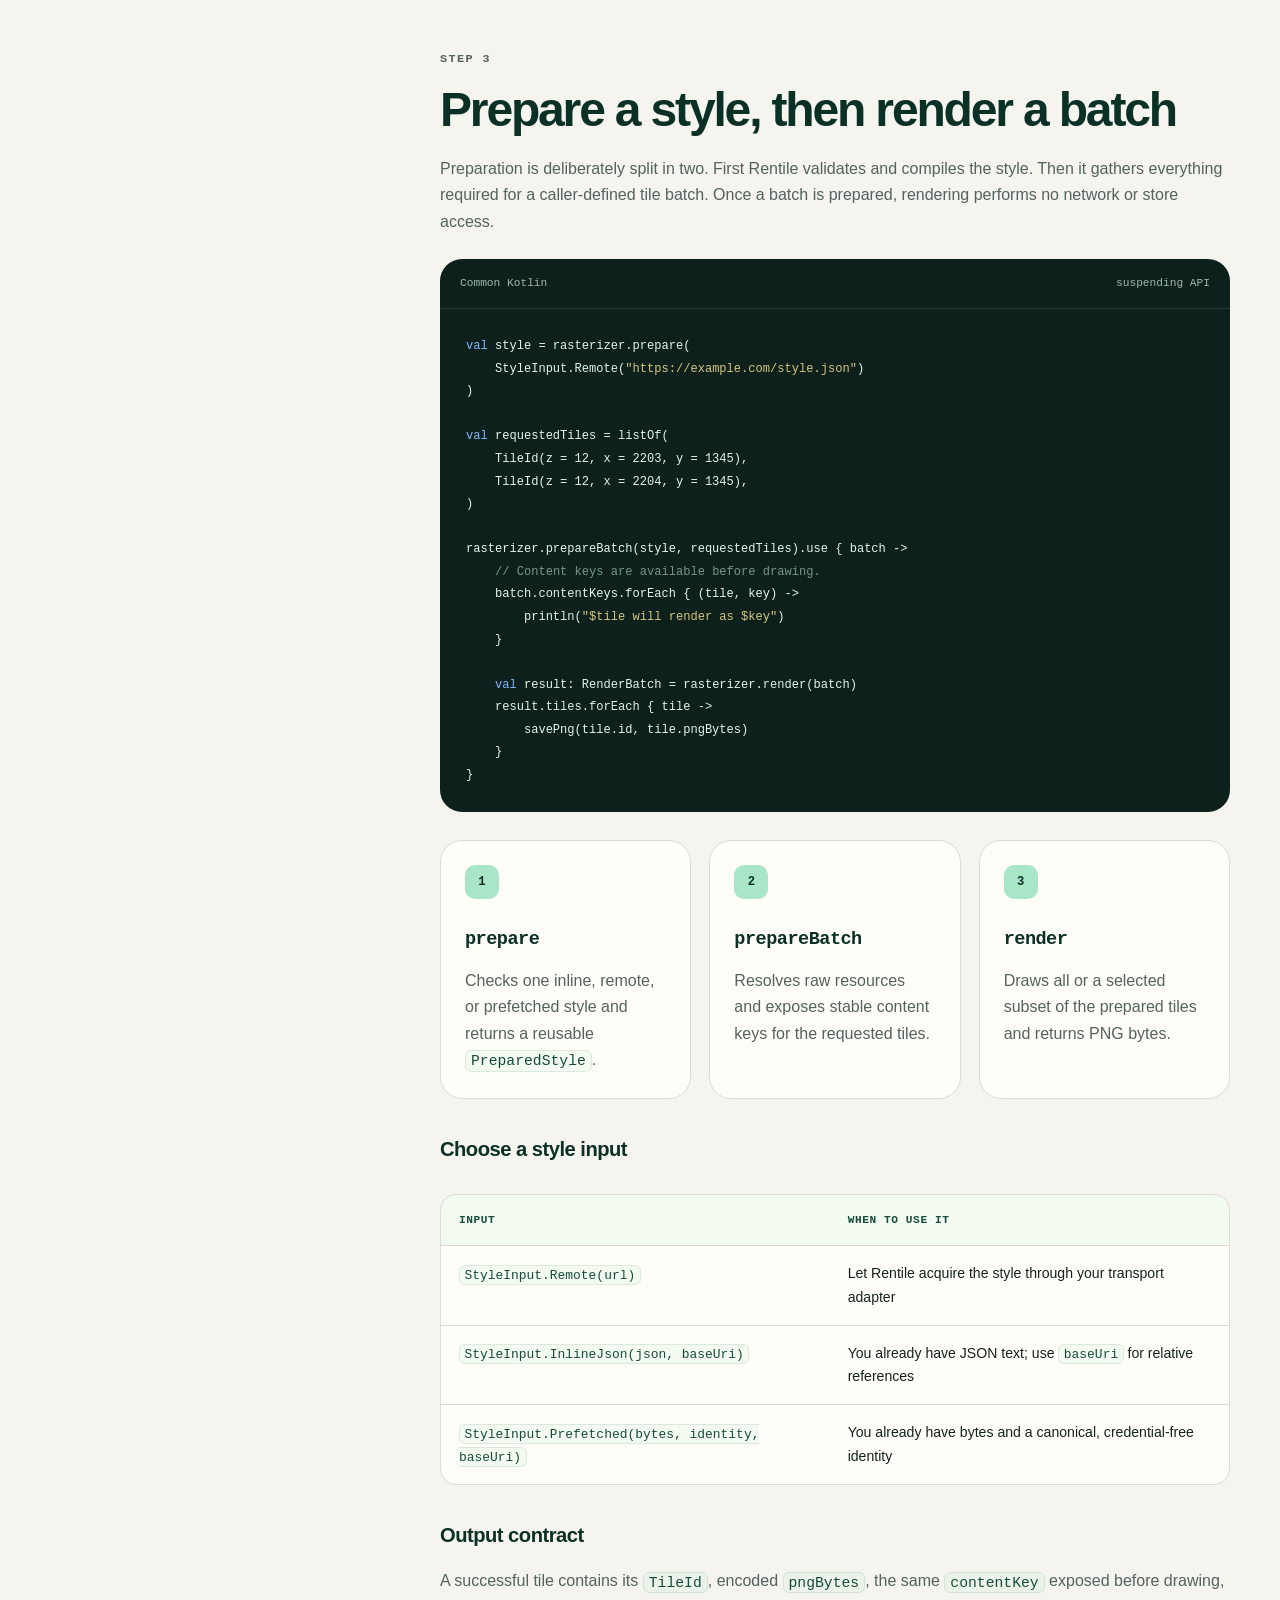
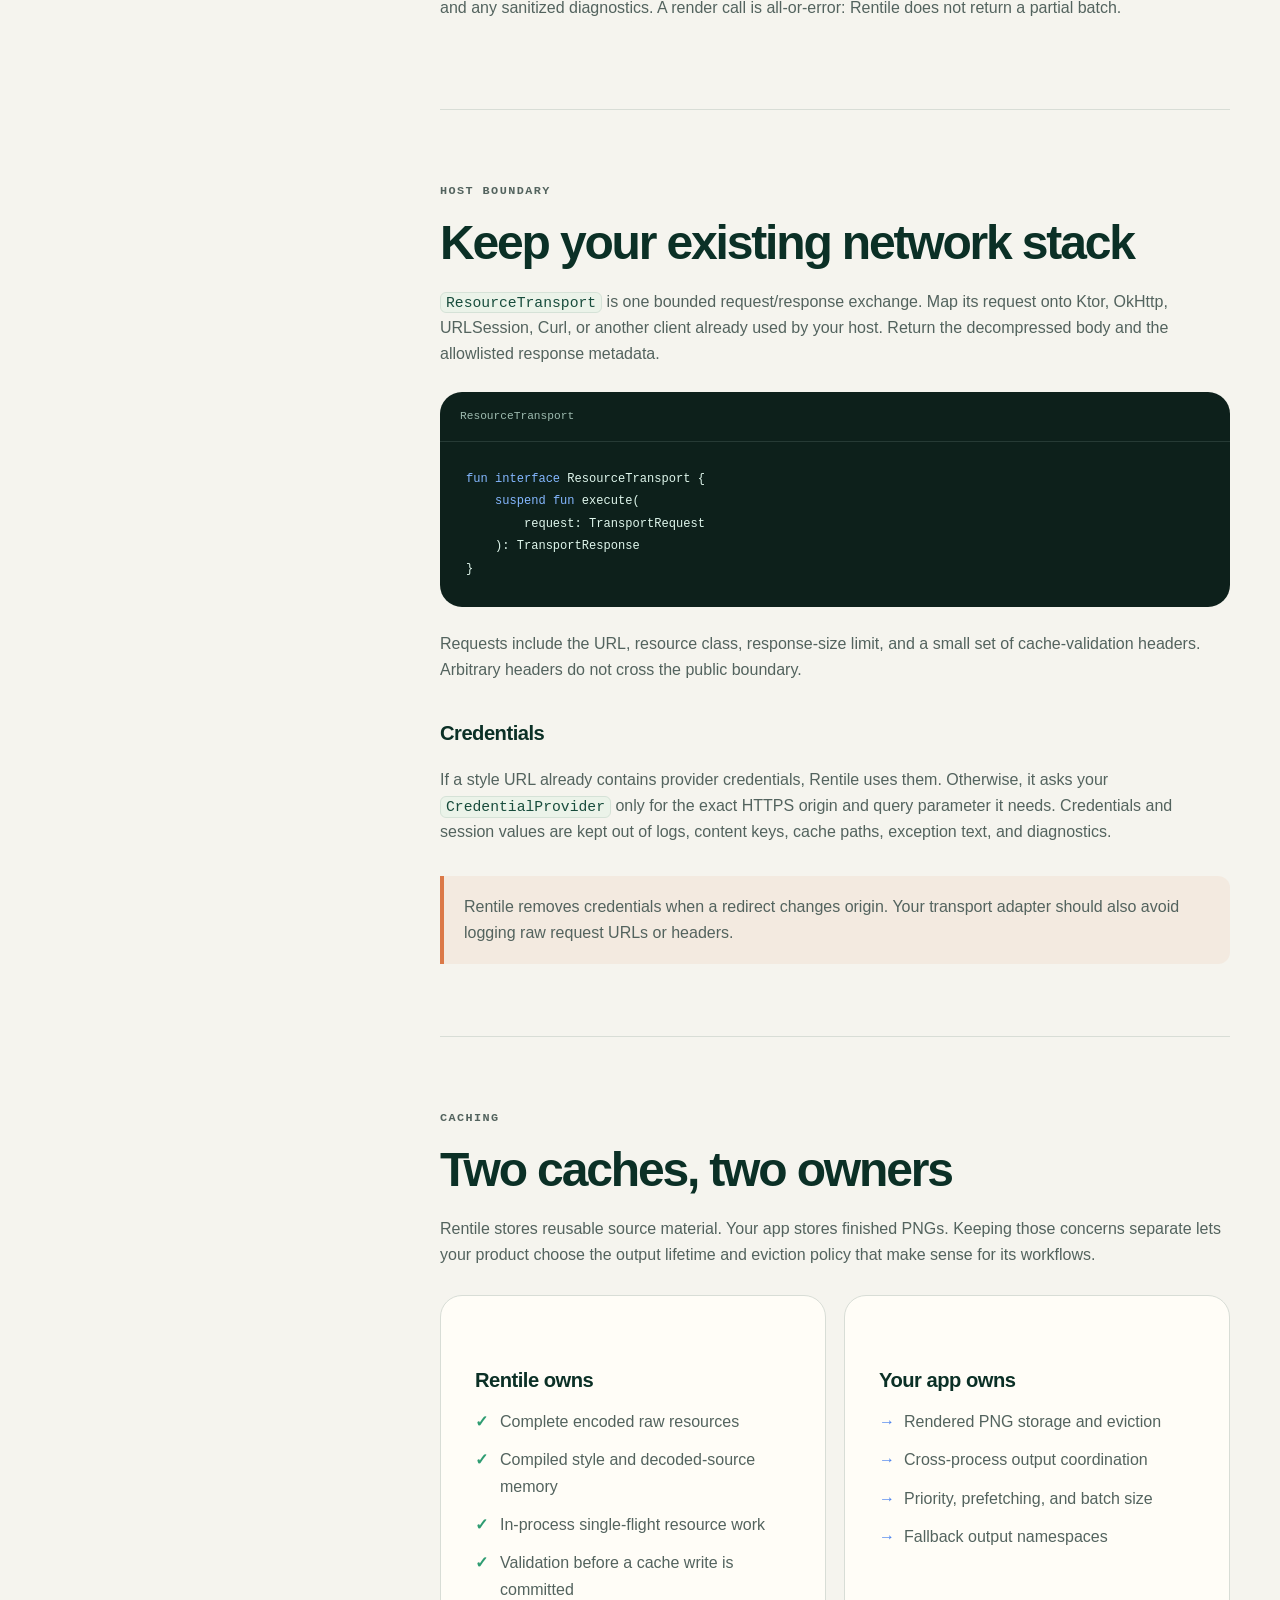
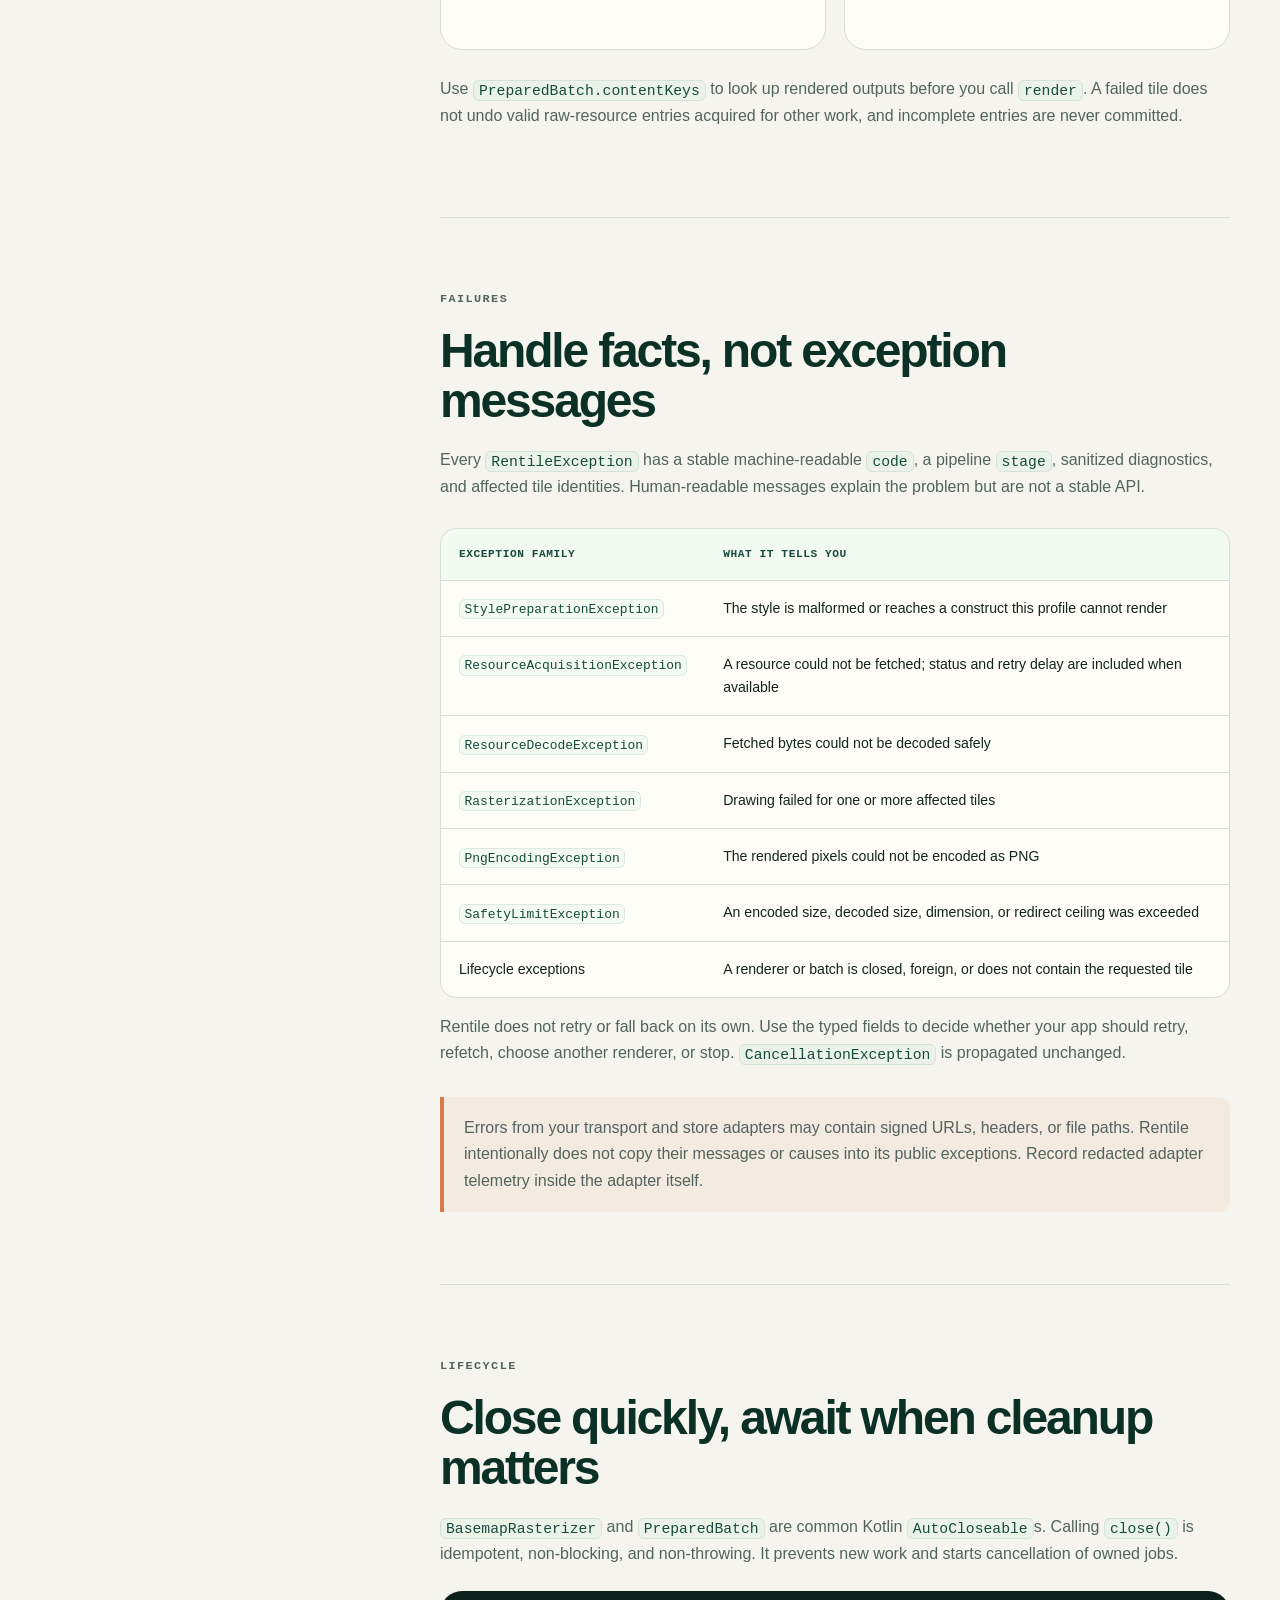
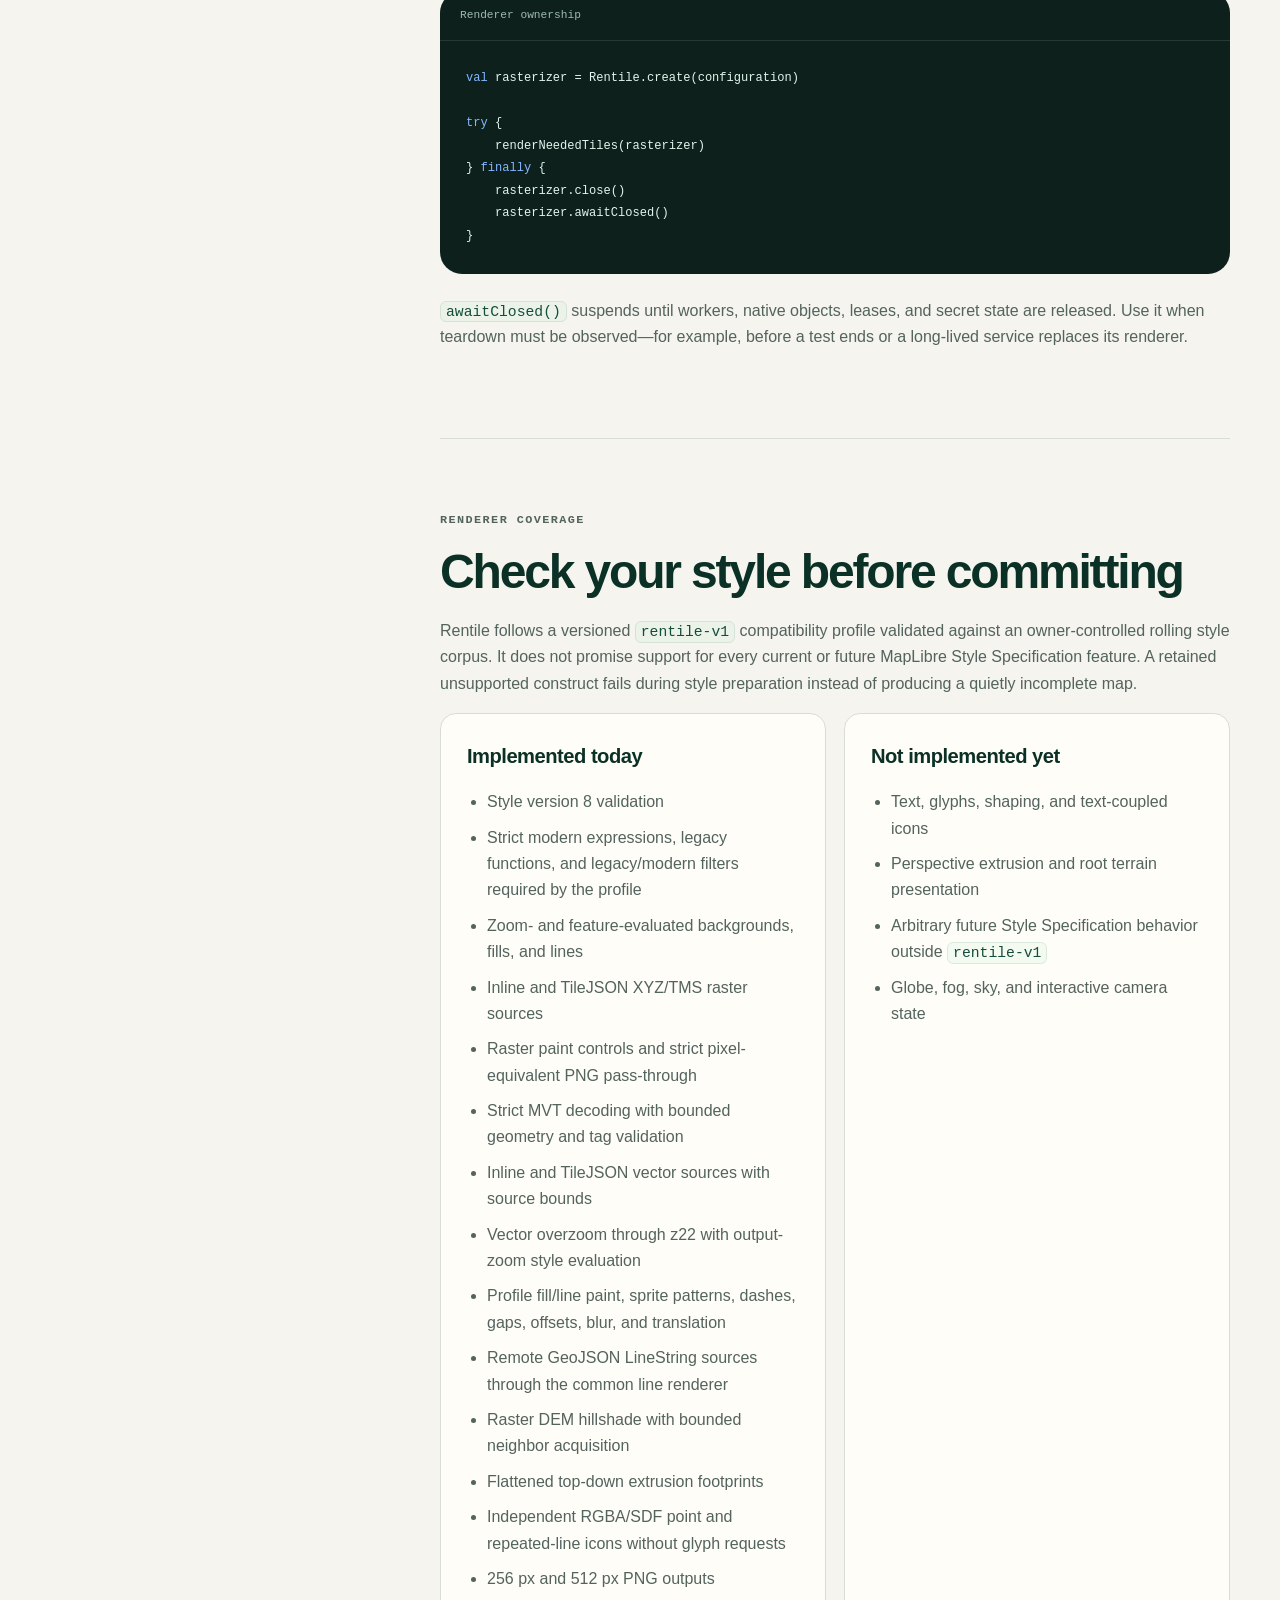
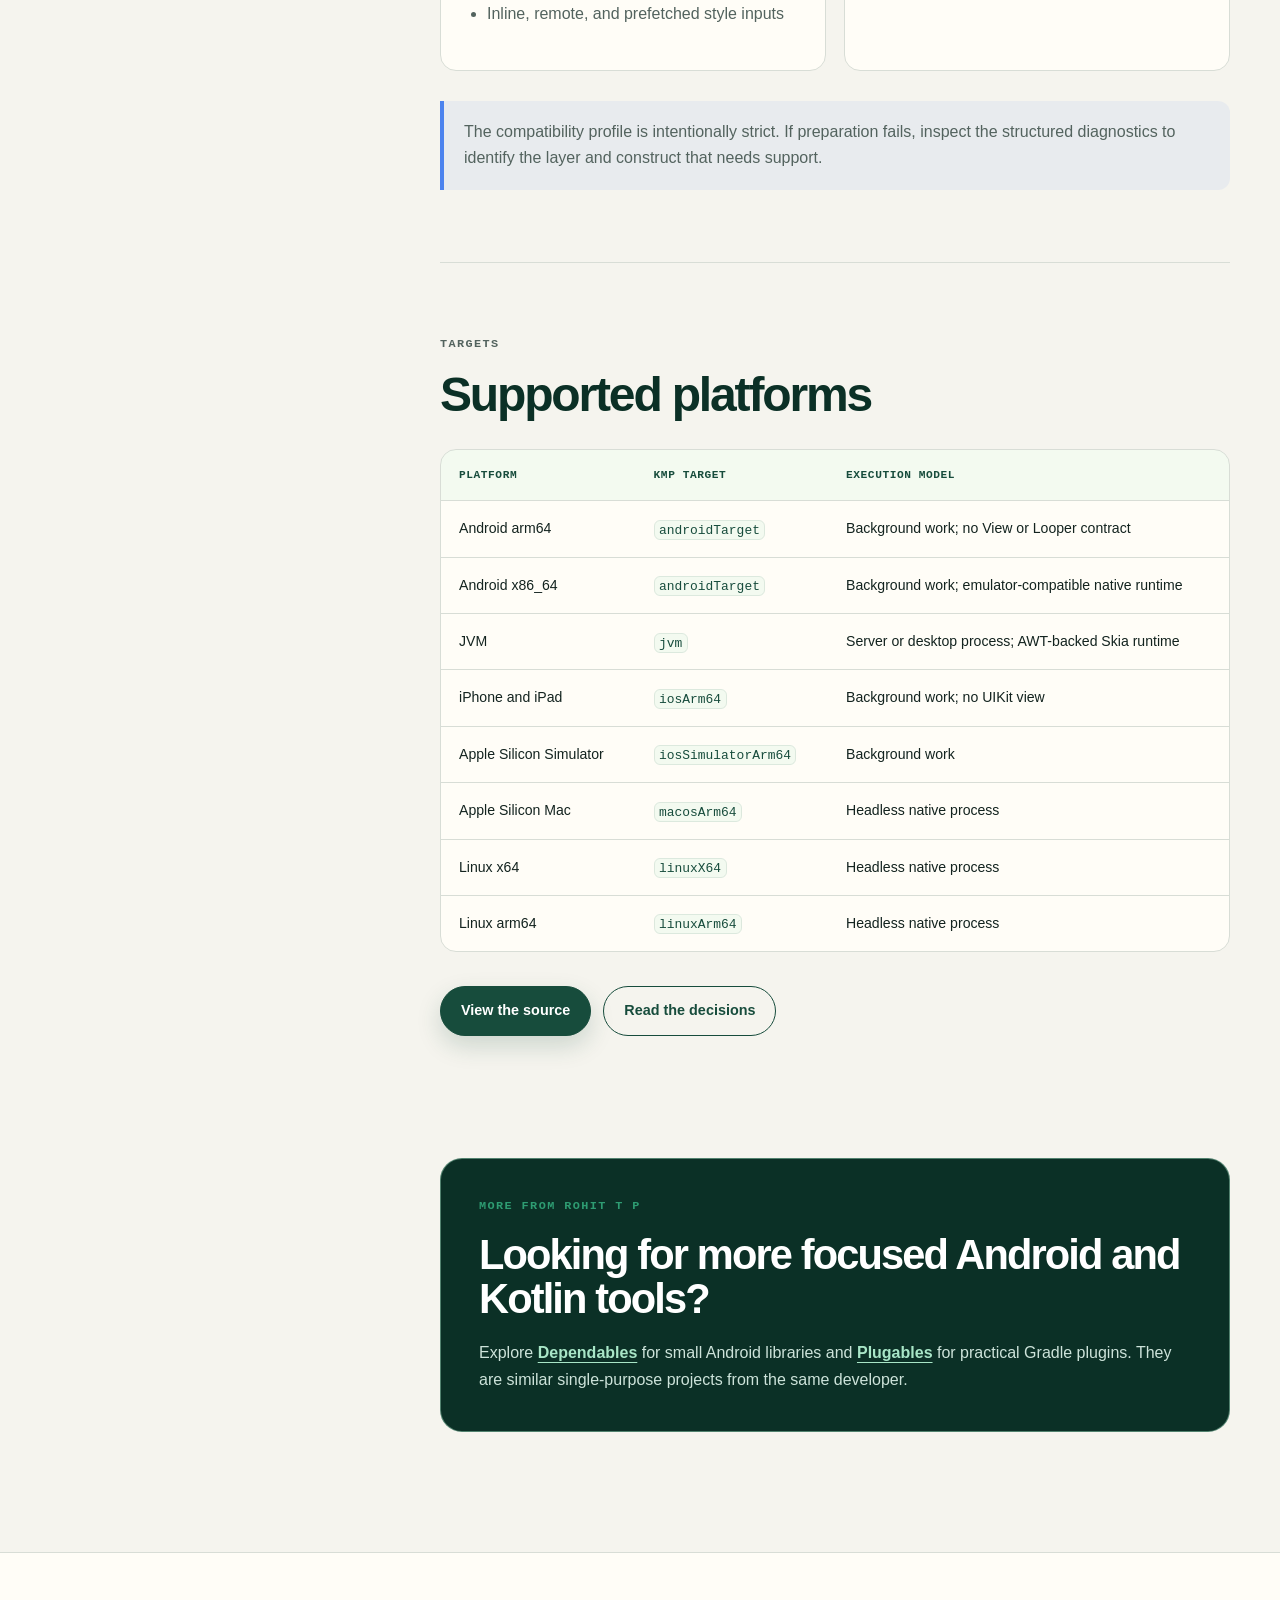
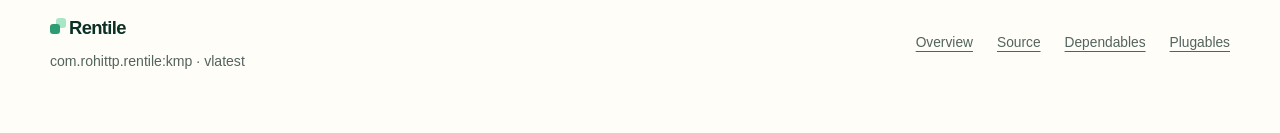
==== commit 0f5b360a: "feat(kmp): add a macosArm64 target Rentile's production code is entirely commonMain -- no platform s" ====
--- a/docs/kmp.html
+++ b/docs/kmp.html
@@ -57,7 +57,7 @@
         </p>
         <div class="tag-row">
           <span class="tag">Kotlin Multiplatform</span>
-          <span class="tag">Android · iOS · Linux</span>
+          <span class="tag">Android · JVM · iOS · macOS · Linux</span>
           <span class="tag">Apache-2.0</span>
           <span class="tag">v<span data-maven-version="kmp">latest</span></span>
         </div>
@@ -406,8 +406,10 @@
             <tbody>
               <tr><td>Android arm64</td><td><code>androidTarget</code></td><td>Background work; no View or Looper contract</td></tr>
               <tr><td>Android x86_64</td><td><code>androidTarget</code></td><td>Background work; emulator-compatible native runtime</td></tr>
+              <tr><td>JVM</td><td><code>jvm</code></td><td>Server or desktop process; AWT-backed Skia runtime</td></tr>
               <tr><td>iPhone and iPad</td><td><code>iosArm64</code></td><td>Background work; no UIKit view</td></tr>
               <tr><td>Apple Silicon Simulator</td><td><code>iosSimulatorArm64</code></td><td>Background work</td></tr>
+              <tr><td>Apple Silicon Mac</td><td><code>macosArm64</code></td><td>Headless native process</td></tr>
               <tr><td>Linux x64</td><td><code>linuxX64</code></td><td>Headless native process</td></tr>
               <tr><td>Linux arm64</td><td><code>linuxArm64</code></td><td>Headless native process</td></tr>
             </tbody>
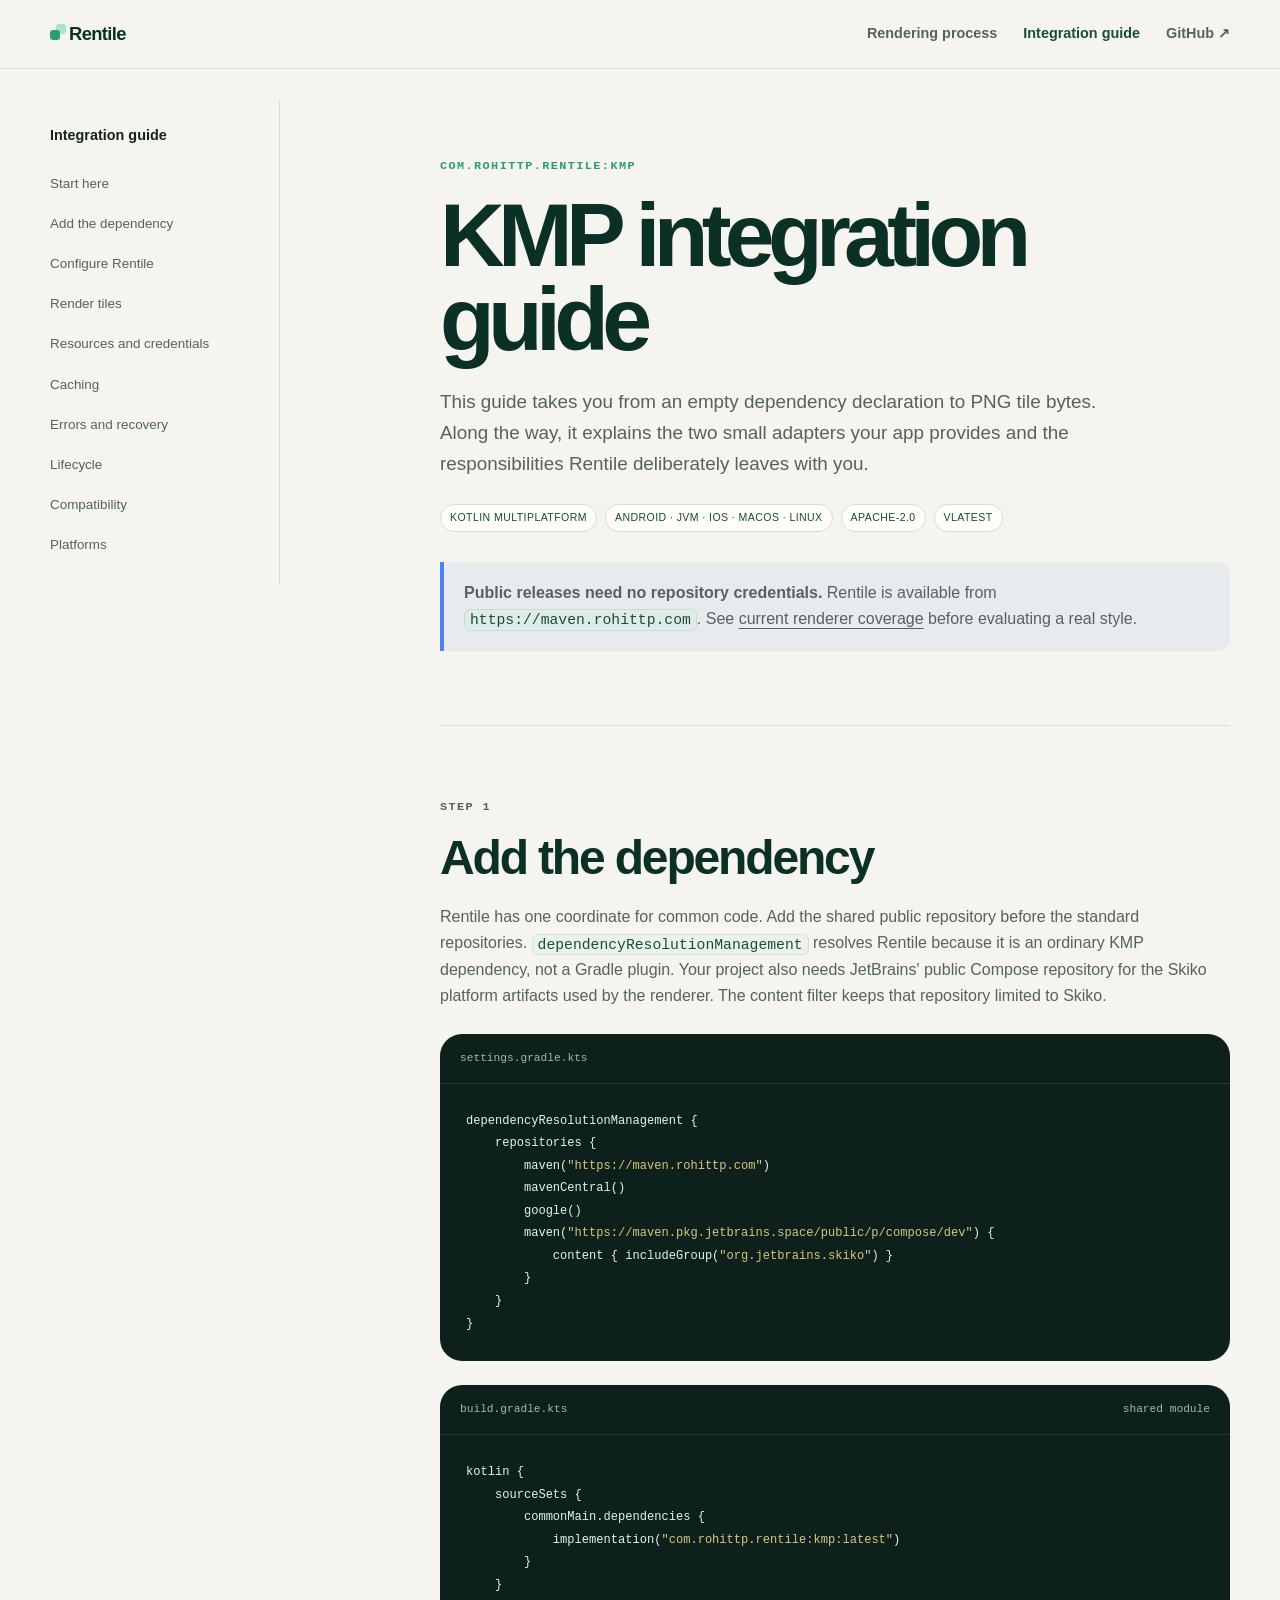
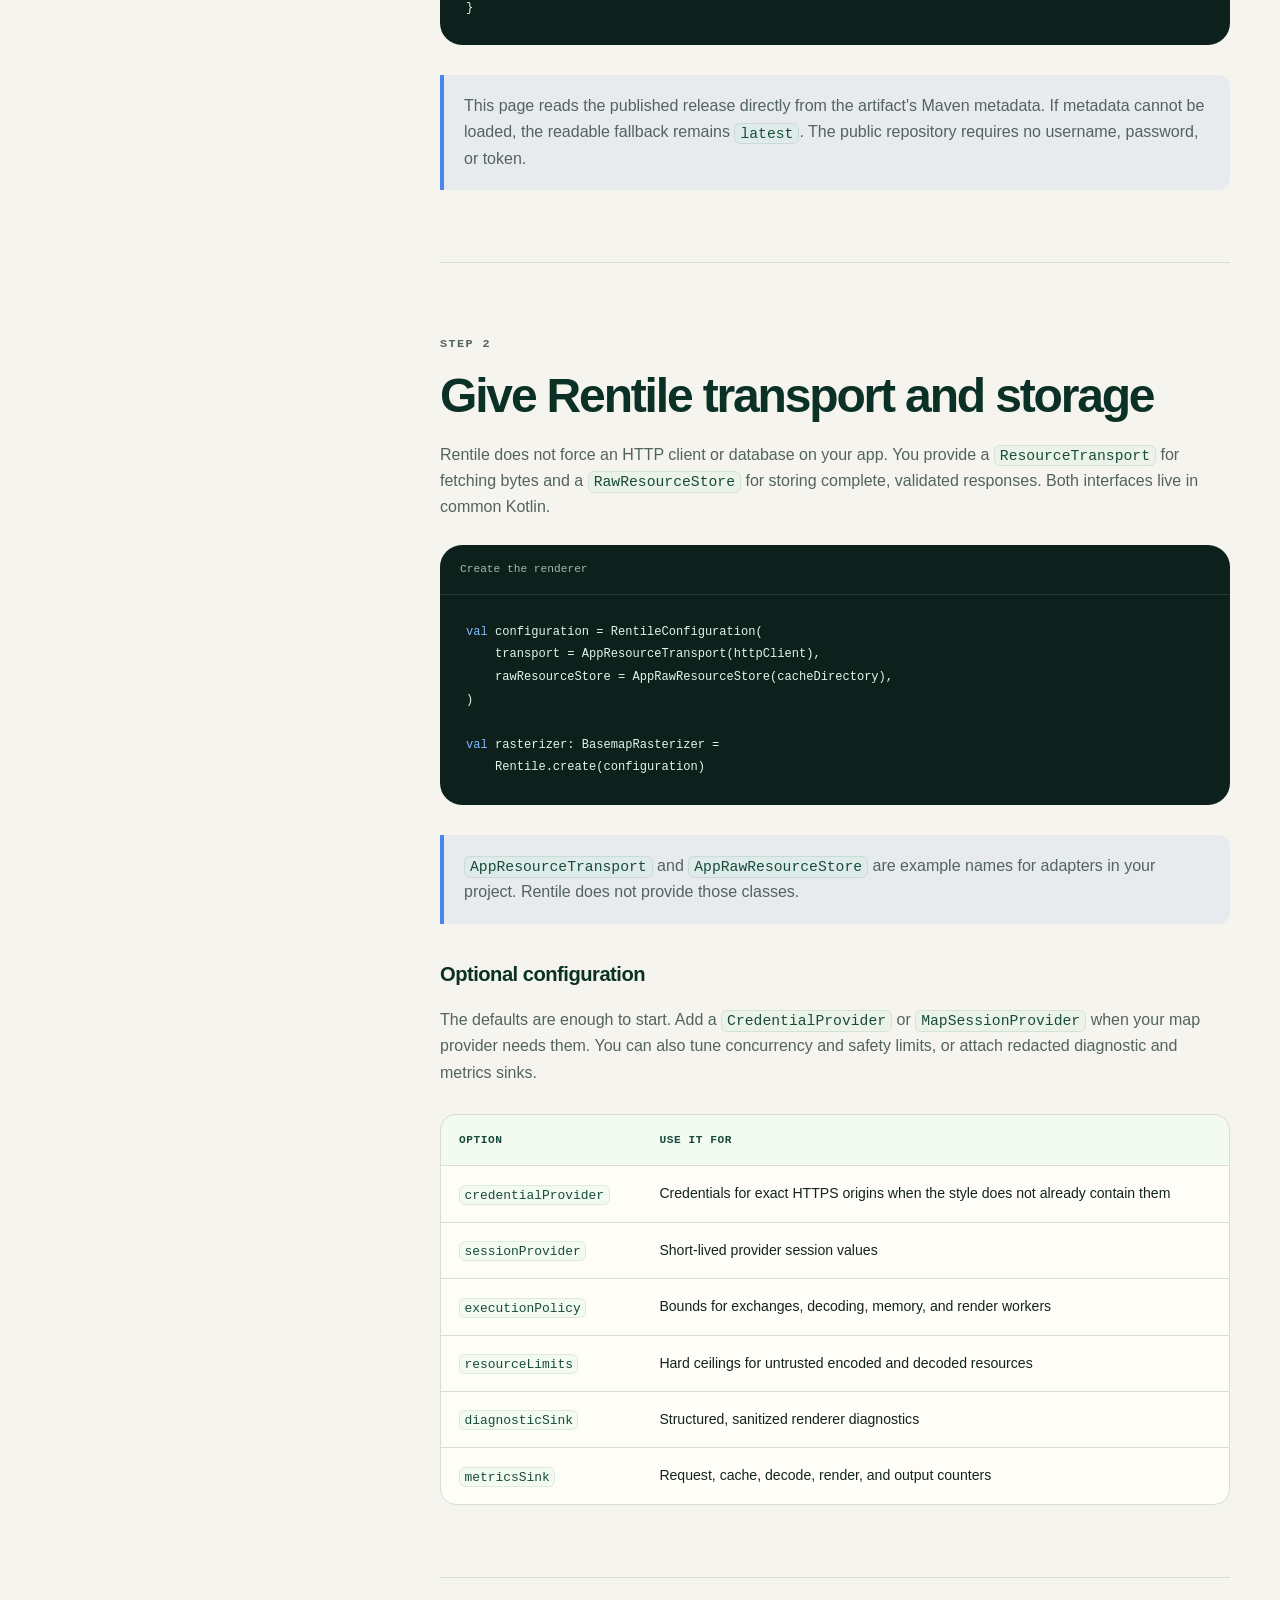
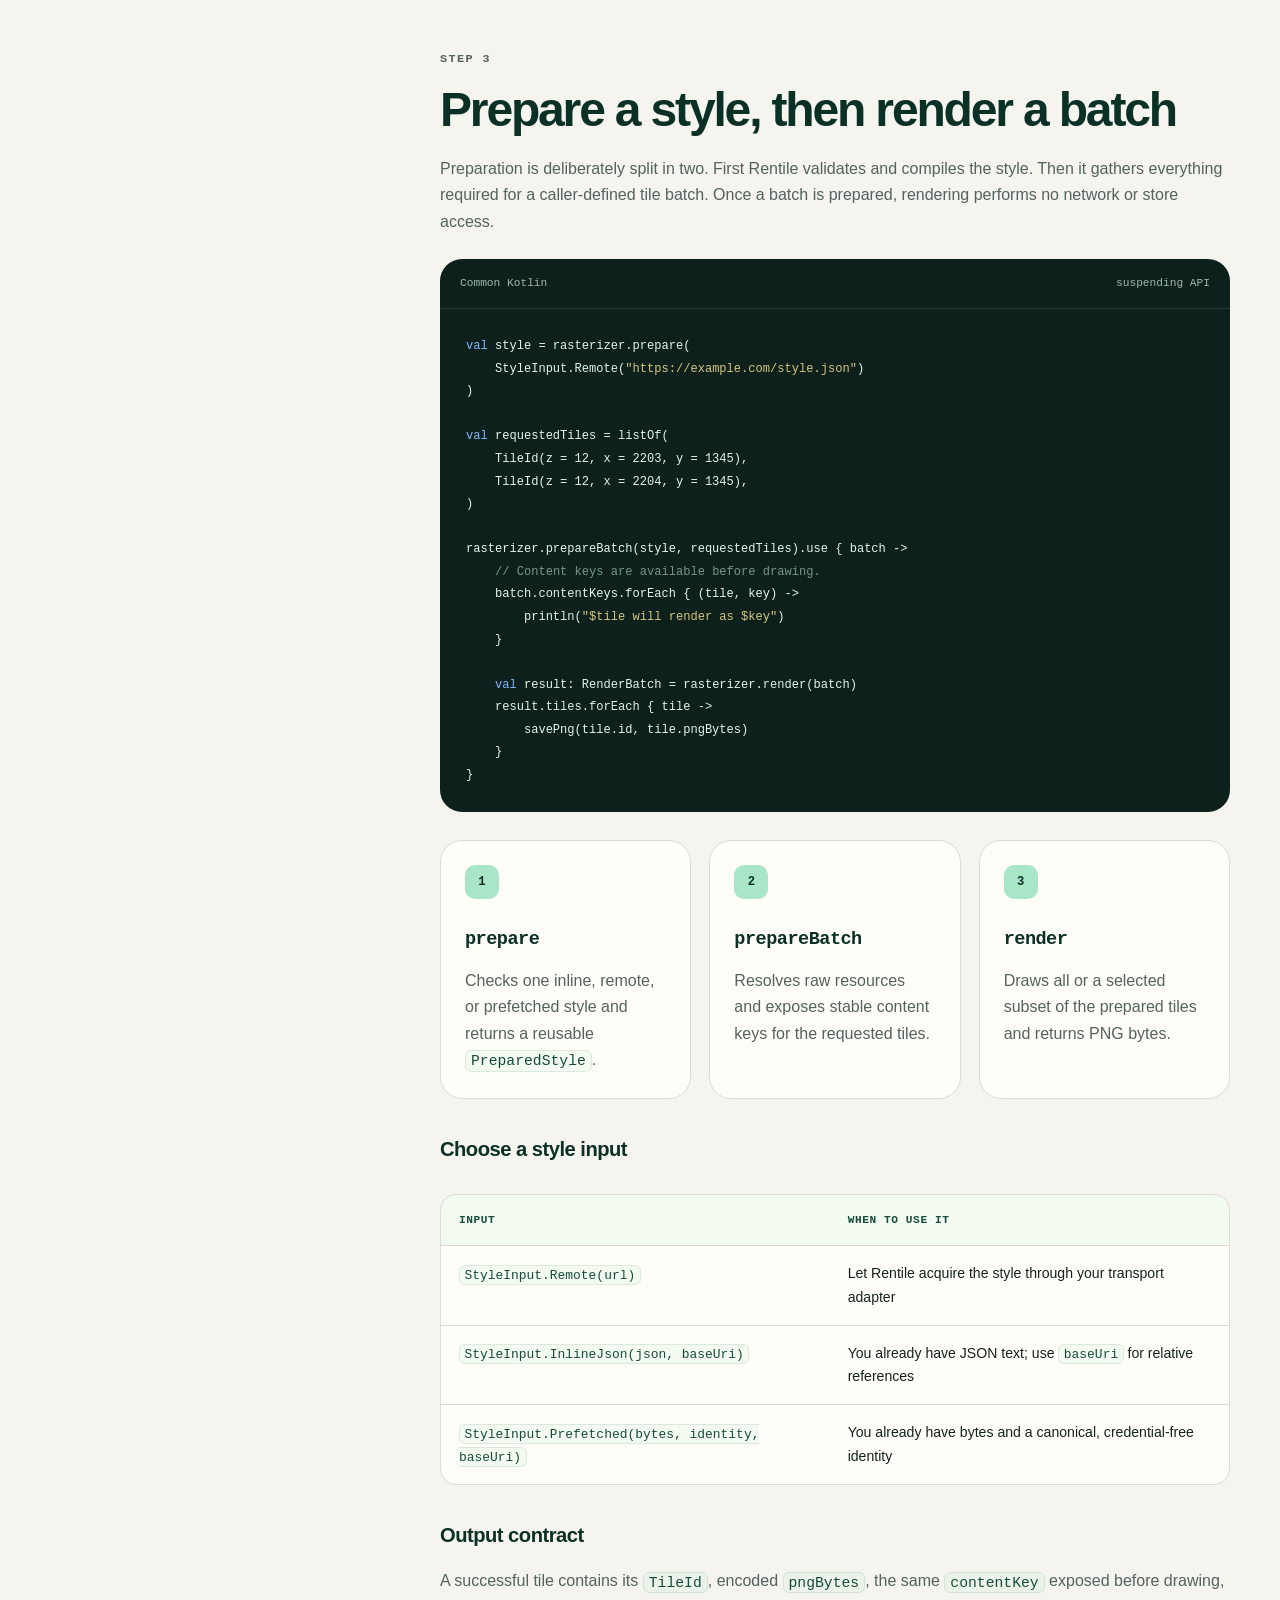
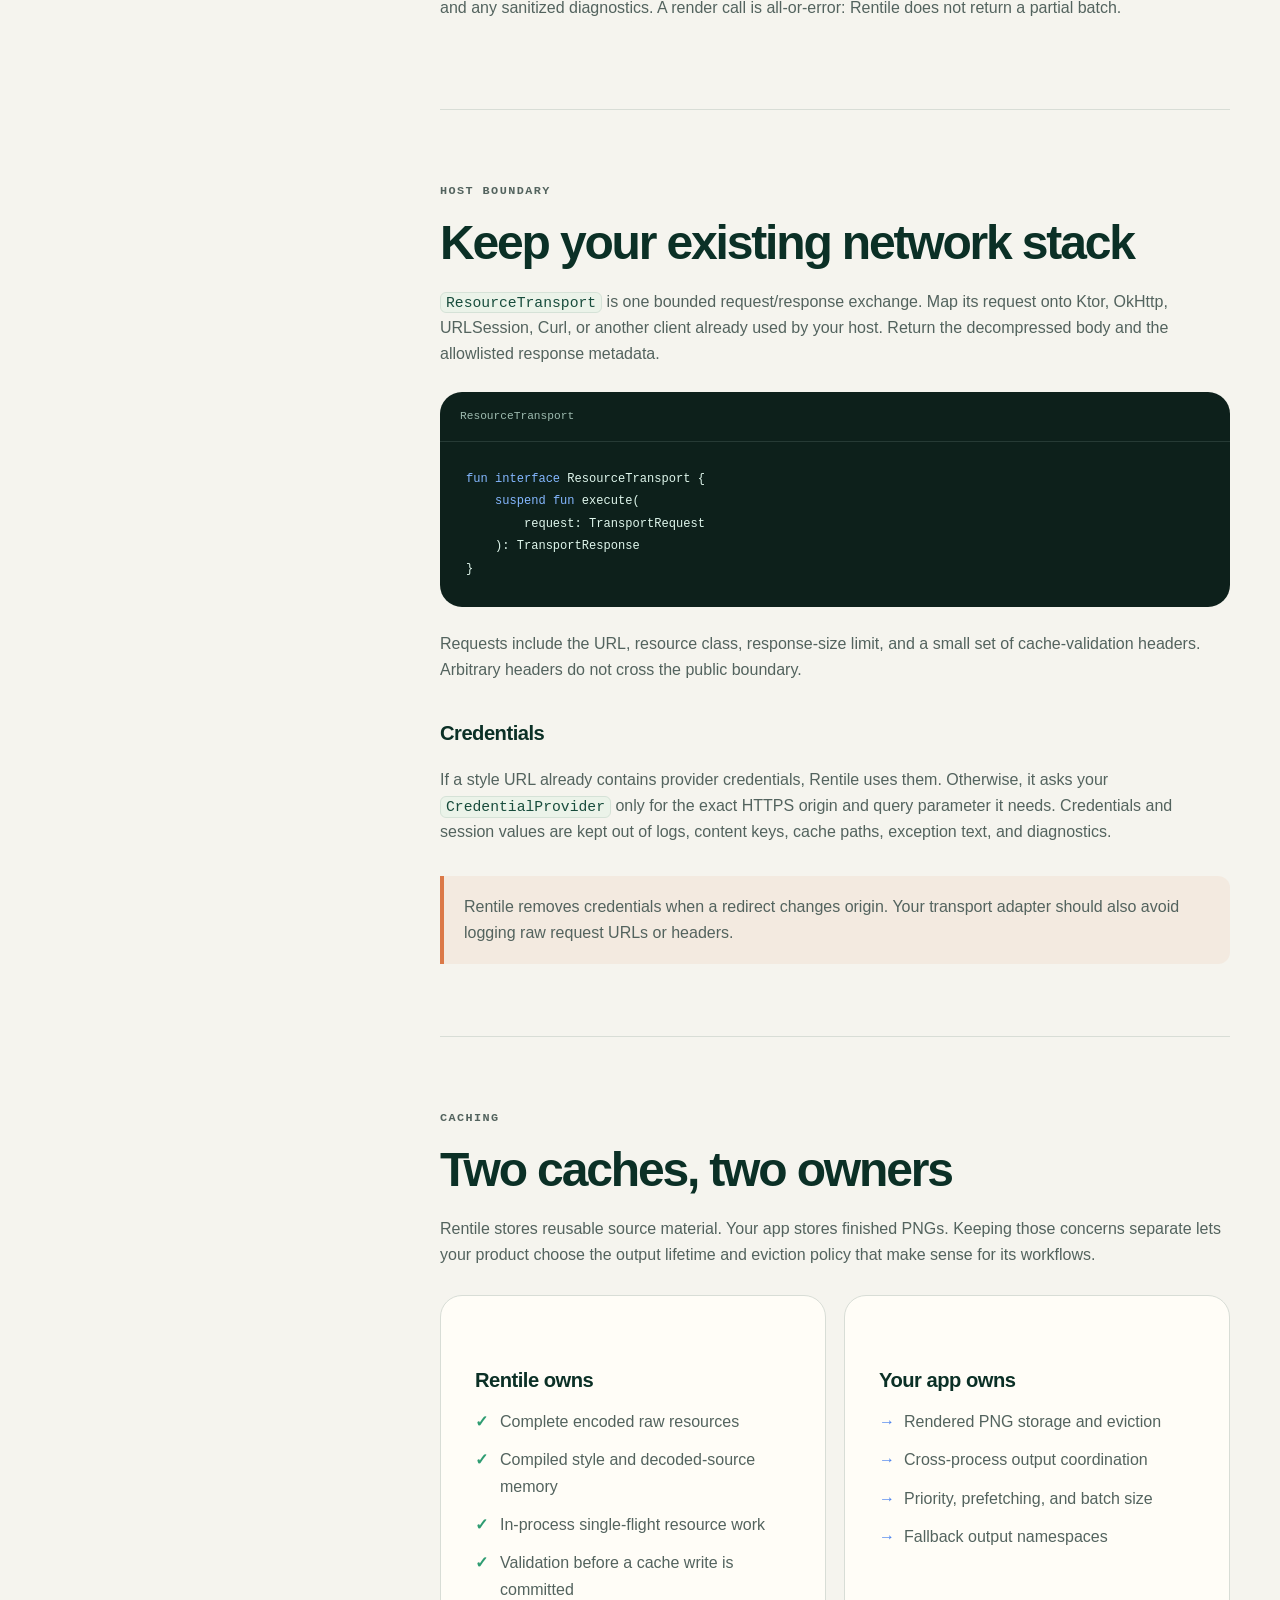
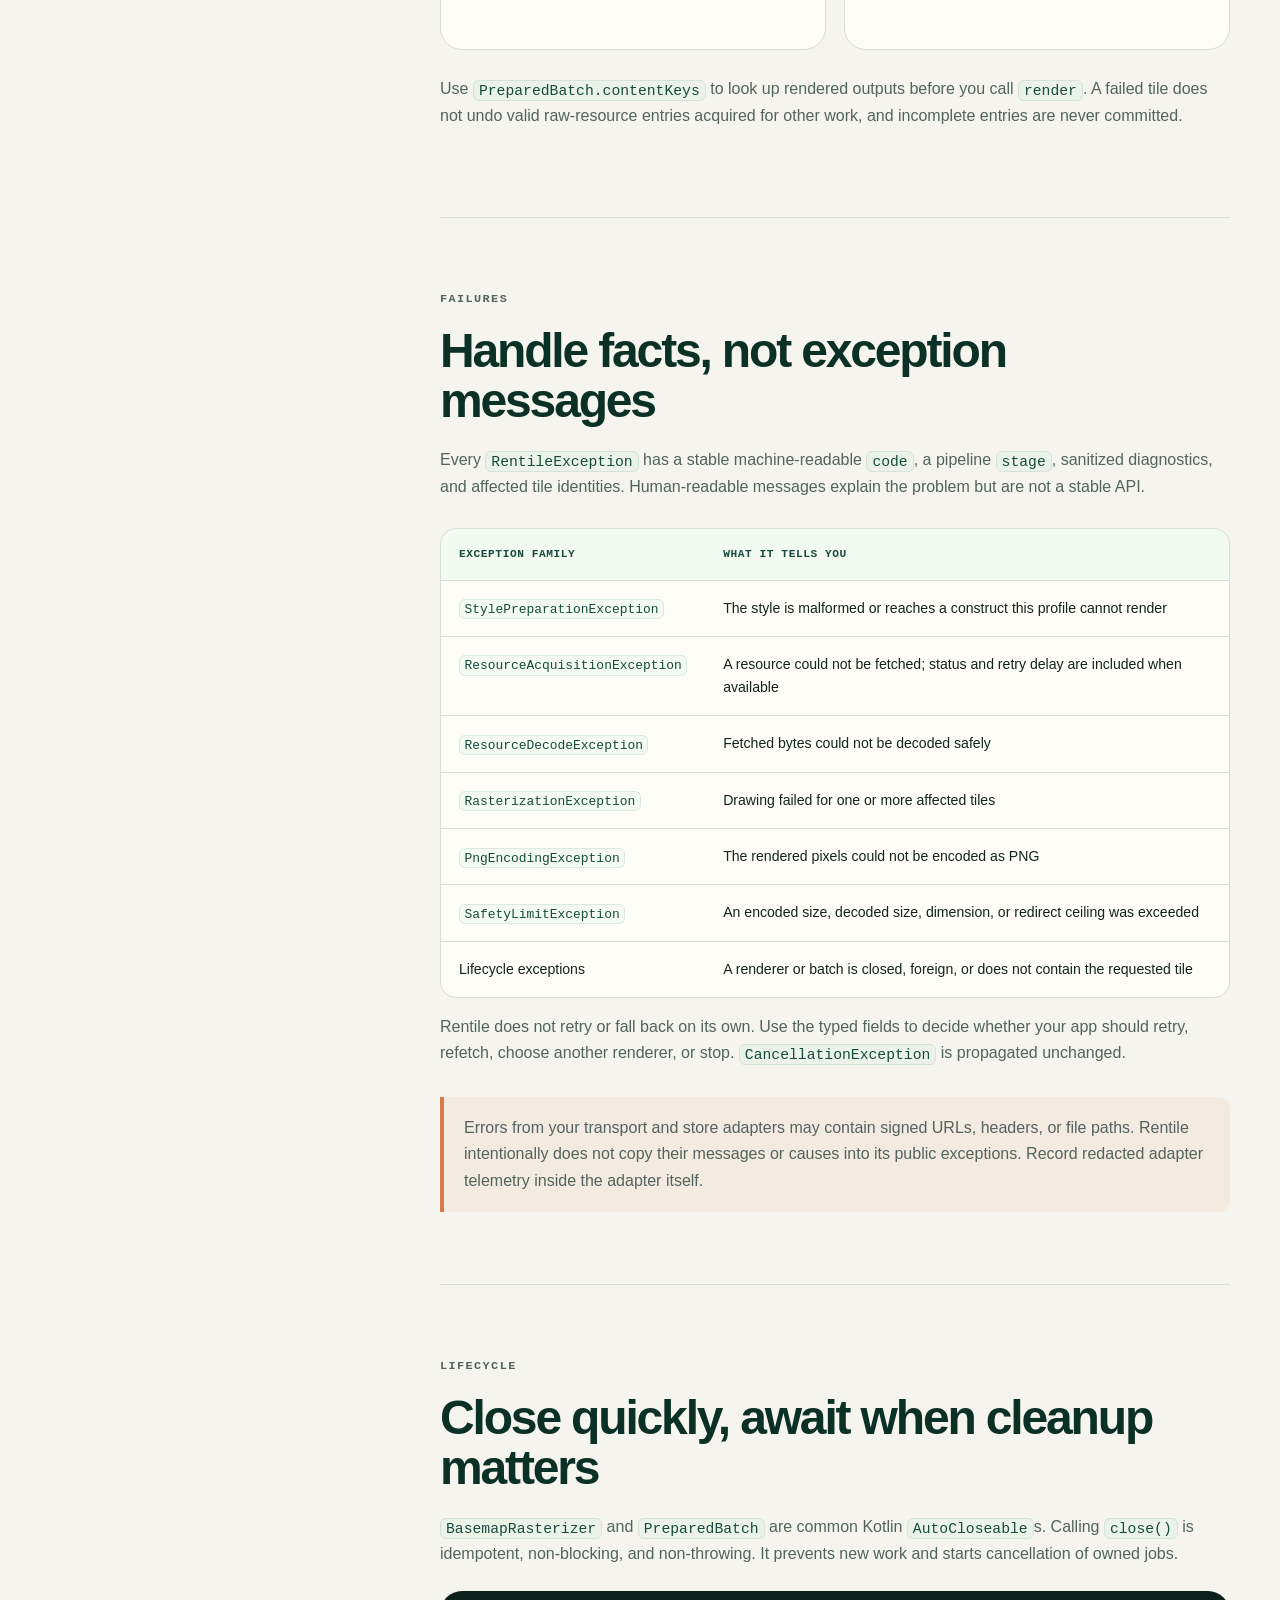
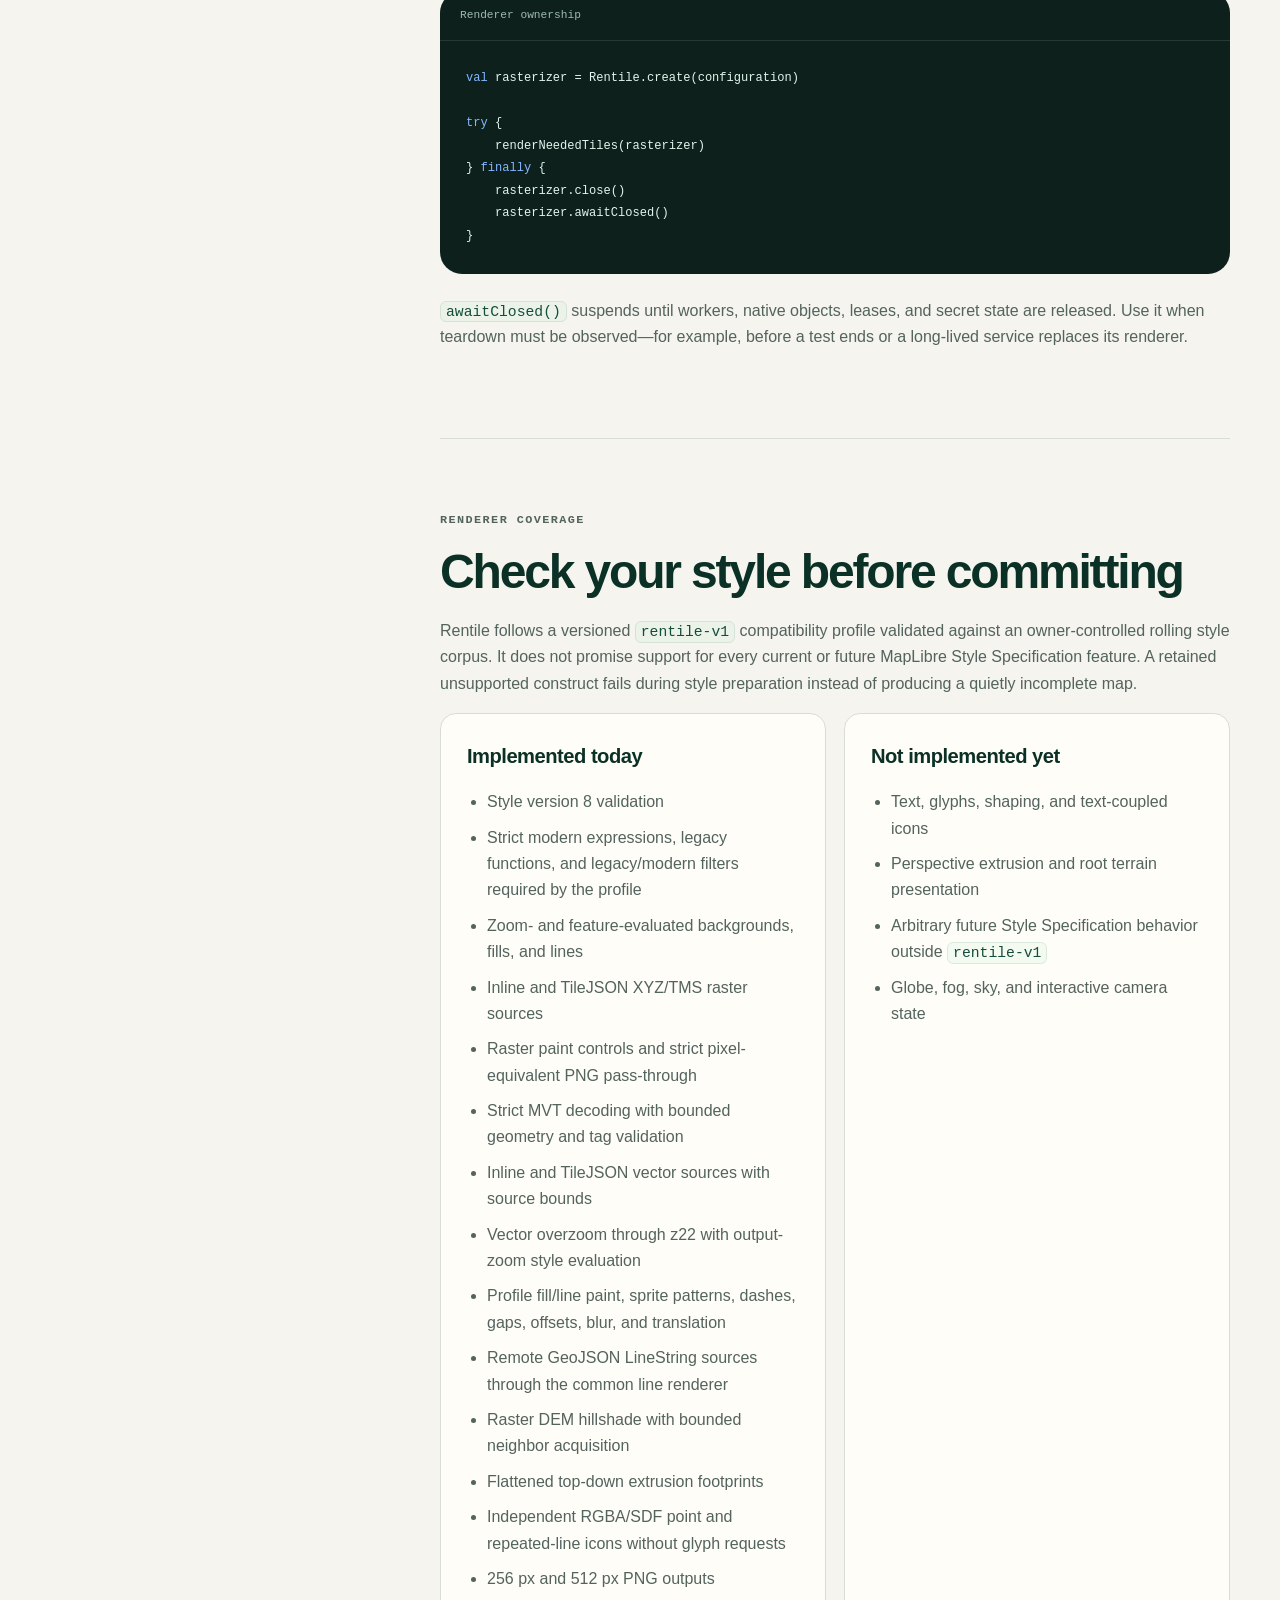
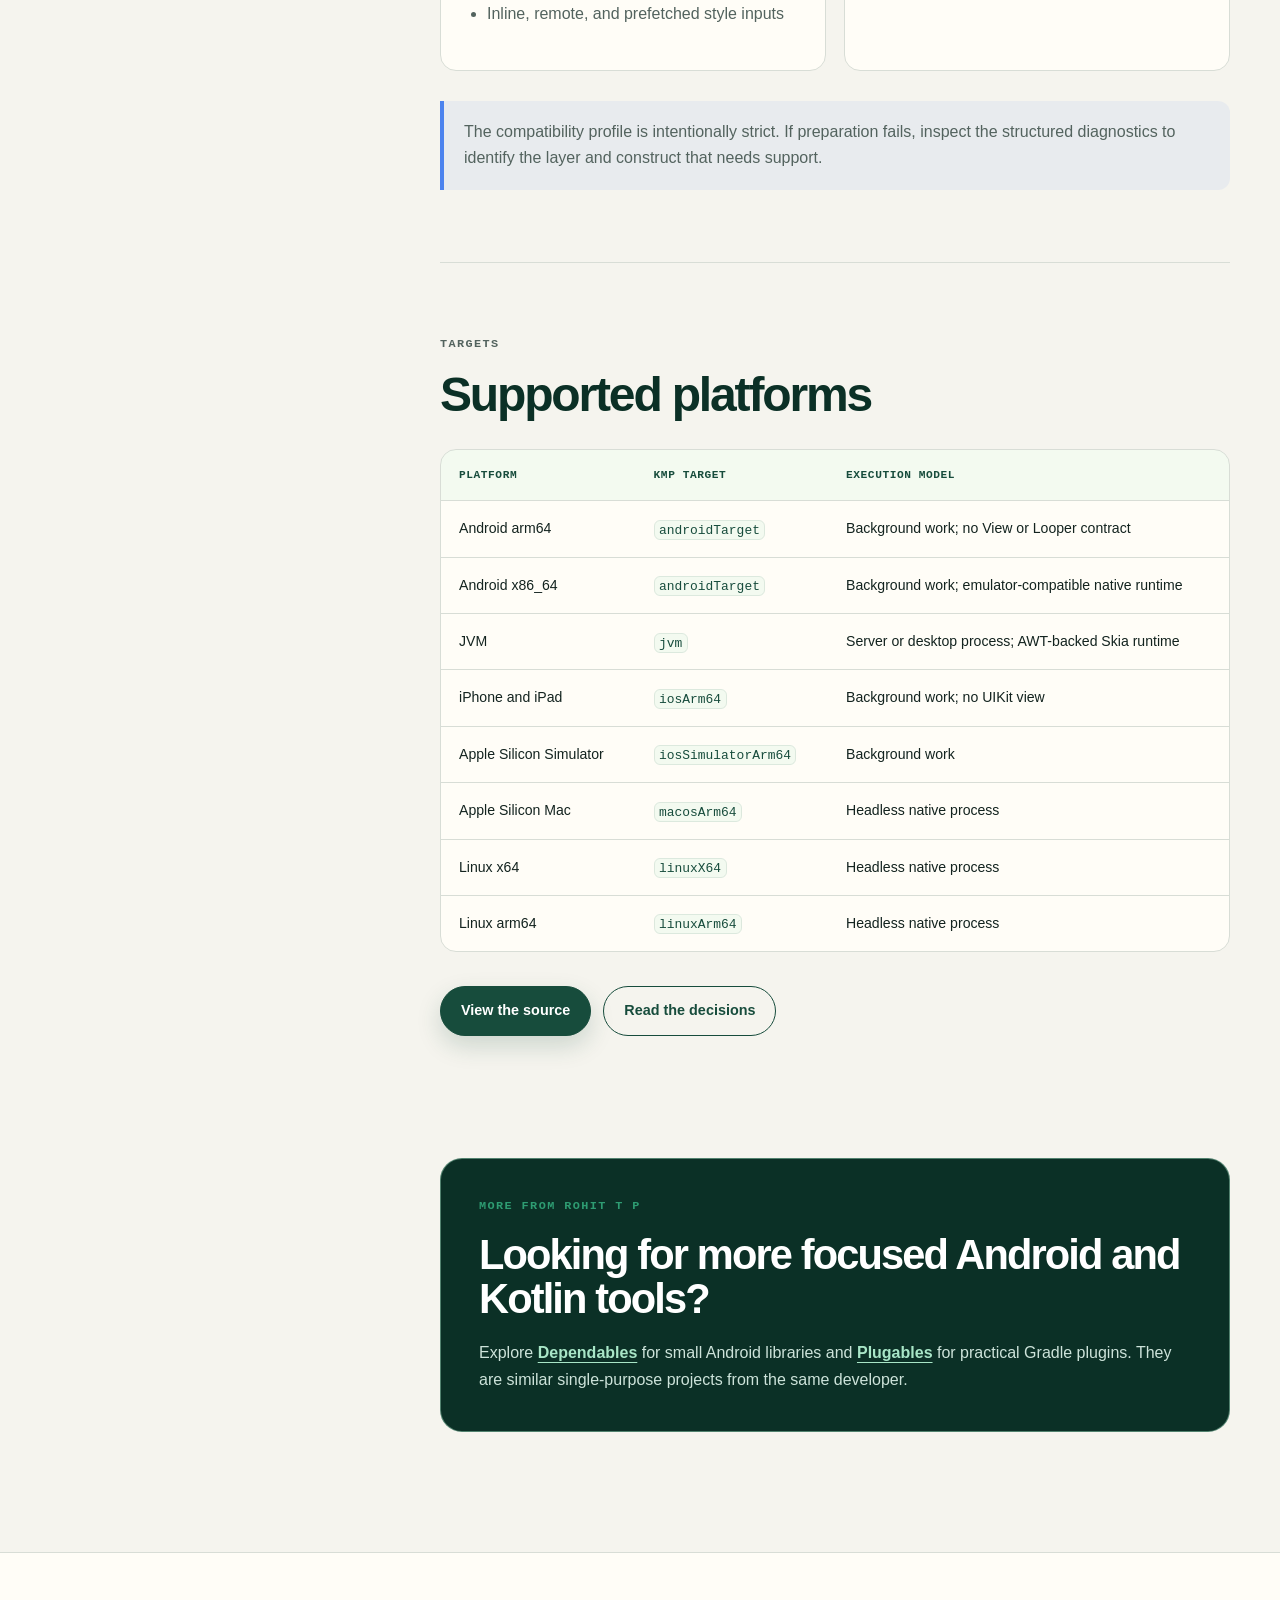
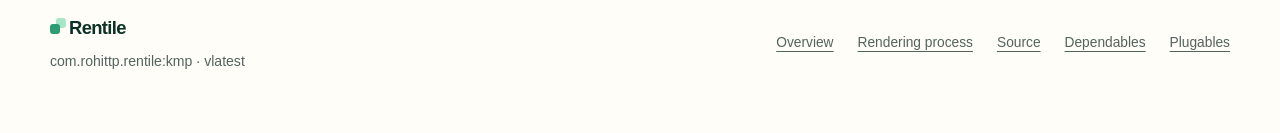
==== commit c5c899fe: "docs: updated the docs to include rendered images" ====
--- a/docs/kmp.html
+++ b/docs/kmp.html
@@ -25,6 +25,7 @@
     <div class="nav-inner">
       <a class="nav-brand" href="index.html">Rentile</a>
       <div class="nav-links">
+        <a href="rendering.html">Rendering process</a>
         <a class="active" href="kmp.html" aria-current="page">Integration guide</a>
         <a href="https://github.com/rohittp0/rentile" target="_blank" rel="noopener noreferrer">GitHub <span aria-hidden="true">↗</span></a>
       </div>
@@ -445,6 +446,7 @@
       </div>
       <div class="footer-links">
         <a href="index.html">Overview</a>
+        <a href="rendering.html">Rendering process</a>
         <a href="https://github.com/rohittp0/rentile" target="_blank" rel="noopener noreferrer">Source</a>
         <a href="https://rohittp.com/dependables/" target="_blank" rel="noopener noreferrer">Dependables</a>
         <a href="https://rohittp.com/plugables/" target="_blank" rel="noopener noreferrer">Plugables</a>
--- a/docs/style.css
+++ b/docs/style.css
@@ -342,6 +342,38 @@
 .feature-index { color: var(--card-accent); font-family: var(--mono); font-size: 0.72rem; font-weight: 800; }
 .feature-card h3 { margin: 44px 0 12px; font-size: 1.35rem; letter-spacing: -0.035em; }
 .feature-card p { margin: 0; color: var(--ink-soft); }
+
+.output-section { border-top: 1px solid var(--line); }
+.render-grid {
+  display: grid;
+  grid-template-columns: repeat(3, 1fr);
+  gap: 18px;
+}
+.render-card {
+  margin: 0;
+  overflow: hidden;
+  border: 1px solid var(--line);
+  border-radius: var(--radius);
+  background: var(--surface);
+  box-shadow: var(--shadow);
+}
+.render-card img {
+  display: block;
+  width: 100%;
+  height: auto;
+  aspect-ratio: 1;
+  object-fit: cover;
+  background: var(--code);
+}
+.render-card figcaption { padding: 26px; }
+.render-card h3 {
+  margin: 0 0 9px;
+  color: var(--forest-deep);
+  font-size: 1.35rem;
+  letter-spacing: -0.035em;
+}
+.render-card p { margin: 0; color: var(--ink-soft); font-size: 0.92rem; }
+.render-actions { margin-top: 28px; }
 
 .steps-grid {
   display: grid;
@@ -499,6 +531,53 @@
 .exception-grid { margin: 26px 0; display: grid; grid-template-columns: repeat(2, 1fr); gap: 10px; }
 .exception-grid code { padding: 12px 14px; overflow-wrap: anywhere; border: 1px solid var(--line); border-radius: 10px; color: var(--forest); background: var(--surface); }
 
+.process-summary { margin-top: 34px; }
+.process-summary strong { display: block; margin-bottom: 7px; color: var(--forest-deep); }
+.tile-coordinate-grid {
+  margin: 28px 0;
+  display: grid;
+  grid-template-columns: repeat(3, minmax(0, 1fr));
+  gap: 8px;
+}
+.tile-coordinate-grid code {
+  padding: 15px 8px;
+  border: 1px solid var(--line);
+  border-radius: 10px;
+  color: var(--forest);
+  background: var(--surface);
+  font-size: 0.78rem;
+  font-weight: 700;
+  text-align: center;
+}
+.process-output-grid { margin-top: 28px; gap: 12px; }
+.process-output-grid .render-card { border-radius: 16px; box-shadow: none; }
+.process-output-grid .render-card figcaption { padding: 16px; }
+.process-output-grid .render-card h3 { font-size: 1rem; }
+.mosaic-figure { margin: 30px 0; }
+.mosaic-frame {
+  position: relative;
+  overflow: hidden;
+  border: 1px solid var(--line);
+  border-radius: var(--radius);
+  background: var(--code);
+  box-shadow: var(--shadow);
+}
+.mosaic-frame img { display: block; width: 100%; height: auto; }
+.mosaic-grid-overlay {
+  position: absolute;
+  inset: 0;
+  display: grid;
+  grid-template-columns: repeat(3, 1fr);
+  grid-template-rows: repeat(3, 1fr);
+  pointer-events: none;
+}
+.mosaic-grid-overlay i { box-shadow: inset 0 0 0 1px rgba(255, 255, 255, 0.78); }
+.mosaic-figure figcaption {
+  margin-top: 12px;
+  color: var(--ink-soft);
+  font-size: 0.86rem;
+}
+
 .companion-note {
   margin-top: 50px;
   padding: 38px;
@@ -539,7 +618,7 @@
   .pipeline-content { padding: 30px; }
   .platform-row { min-height: 70px; }
   .section { padding-block: 78px; }
-  .feature-grid, .ownership-grid, .two-column-list, .exception-grid, .steps-grid, .project-grid { grid-template-columns: 1fr; }
+  .feature-grid, .ownership-grid, .two-column-list, .exception-grid, .steps-grid, .project-grid, .render-grid { grid-template-columns: 1fr; }
   .feature-card { min-height: 220px; }
   .project-card { min-height: 250px; }
   .contract-section { padding-block: 88px; }
@@ -549,6 +628,7 @@
   .docs-header h1 { font-size: 3.2rem; }
   .doc-section { padding: 58px 0; }
   .companion-note { padding: 30px; }
+  .tile-coordinate-grid code { padding-inline: 3px; font-size: 0.62rem; }
 }
 
 @media (prefers-reduced-motion: reduce) {
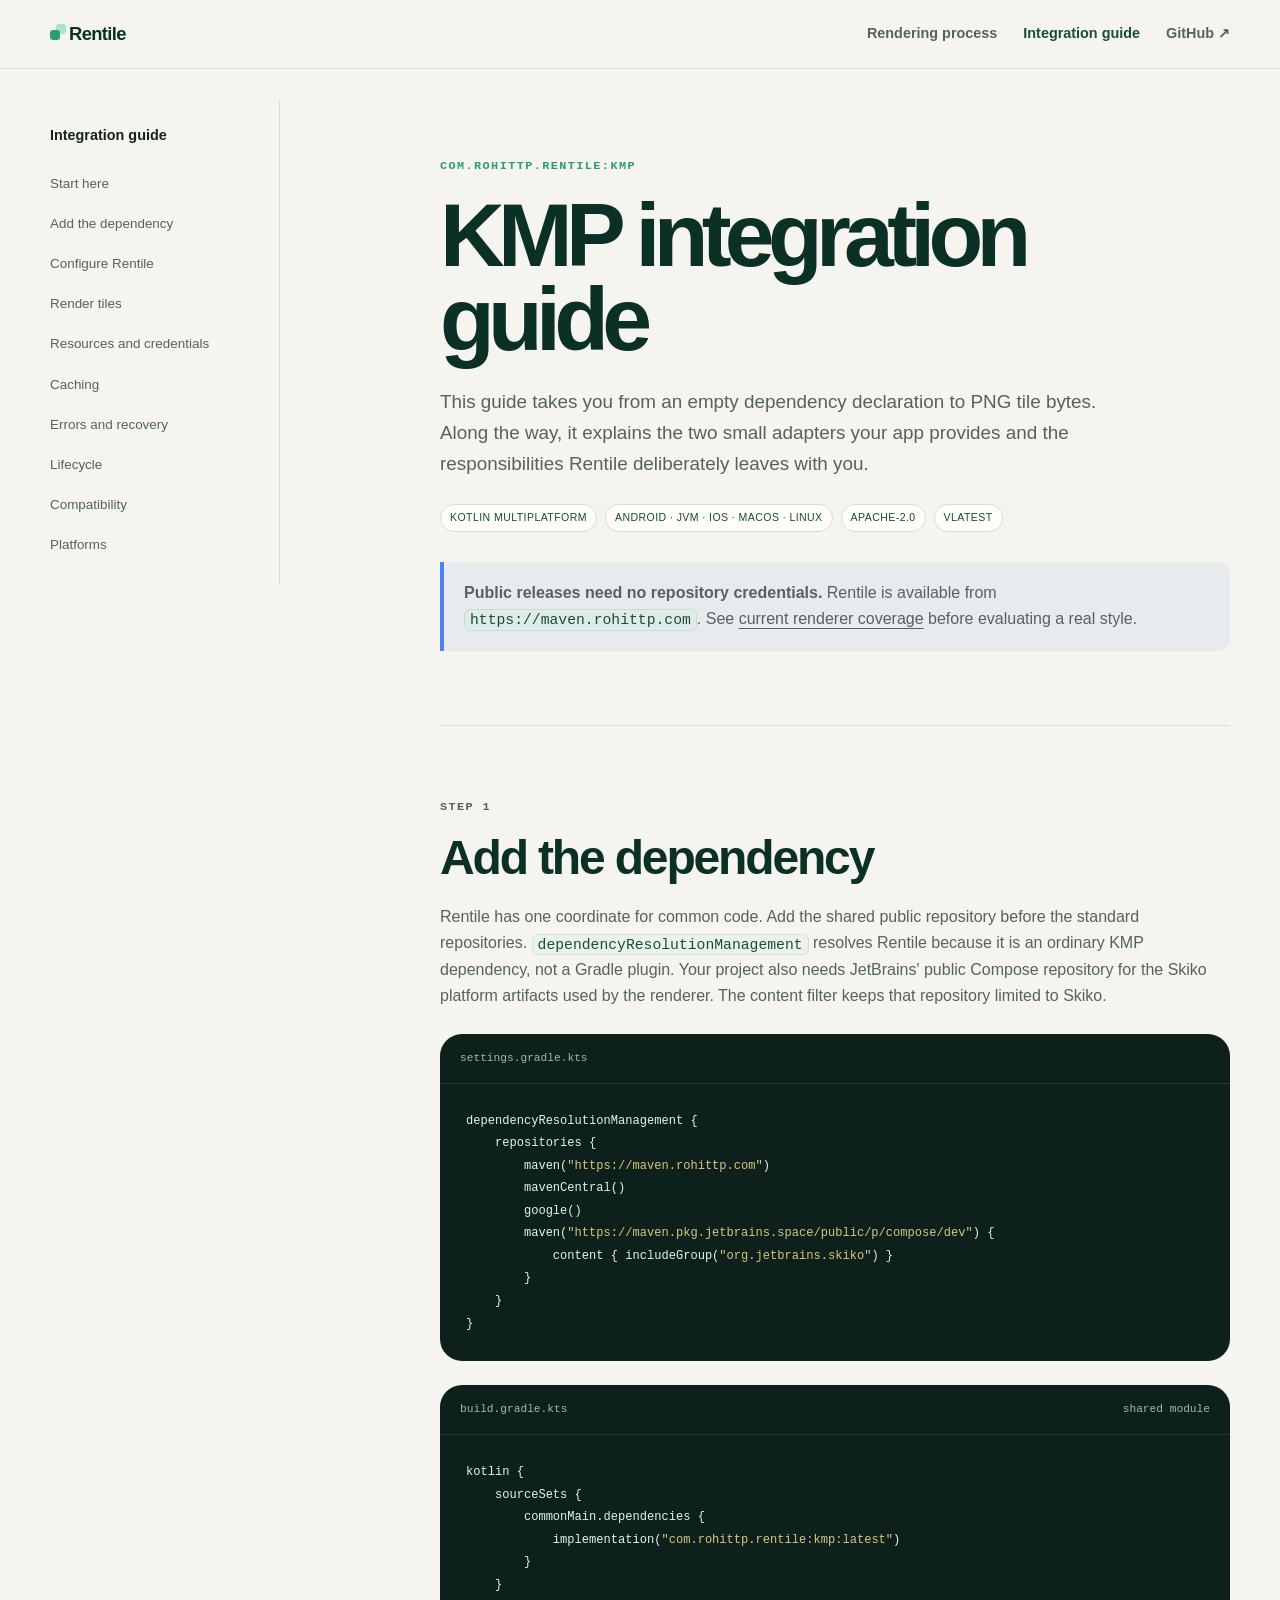
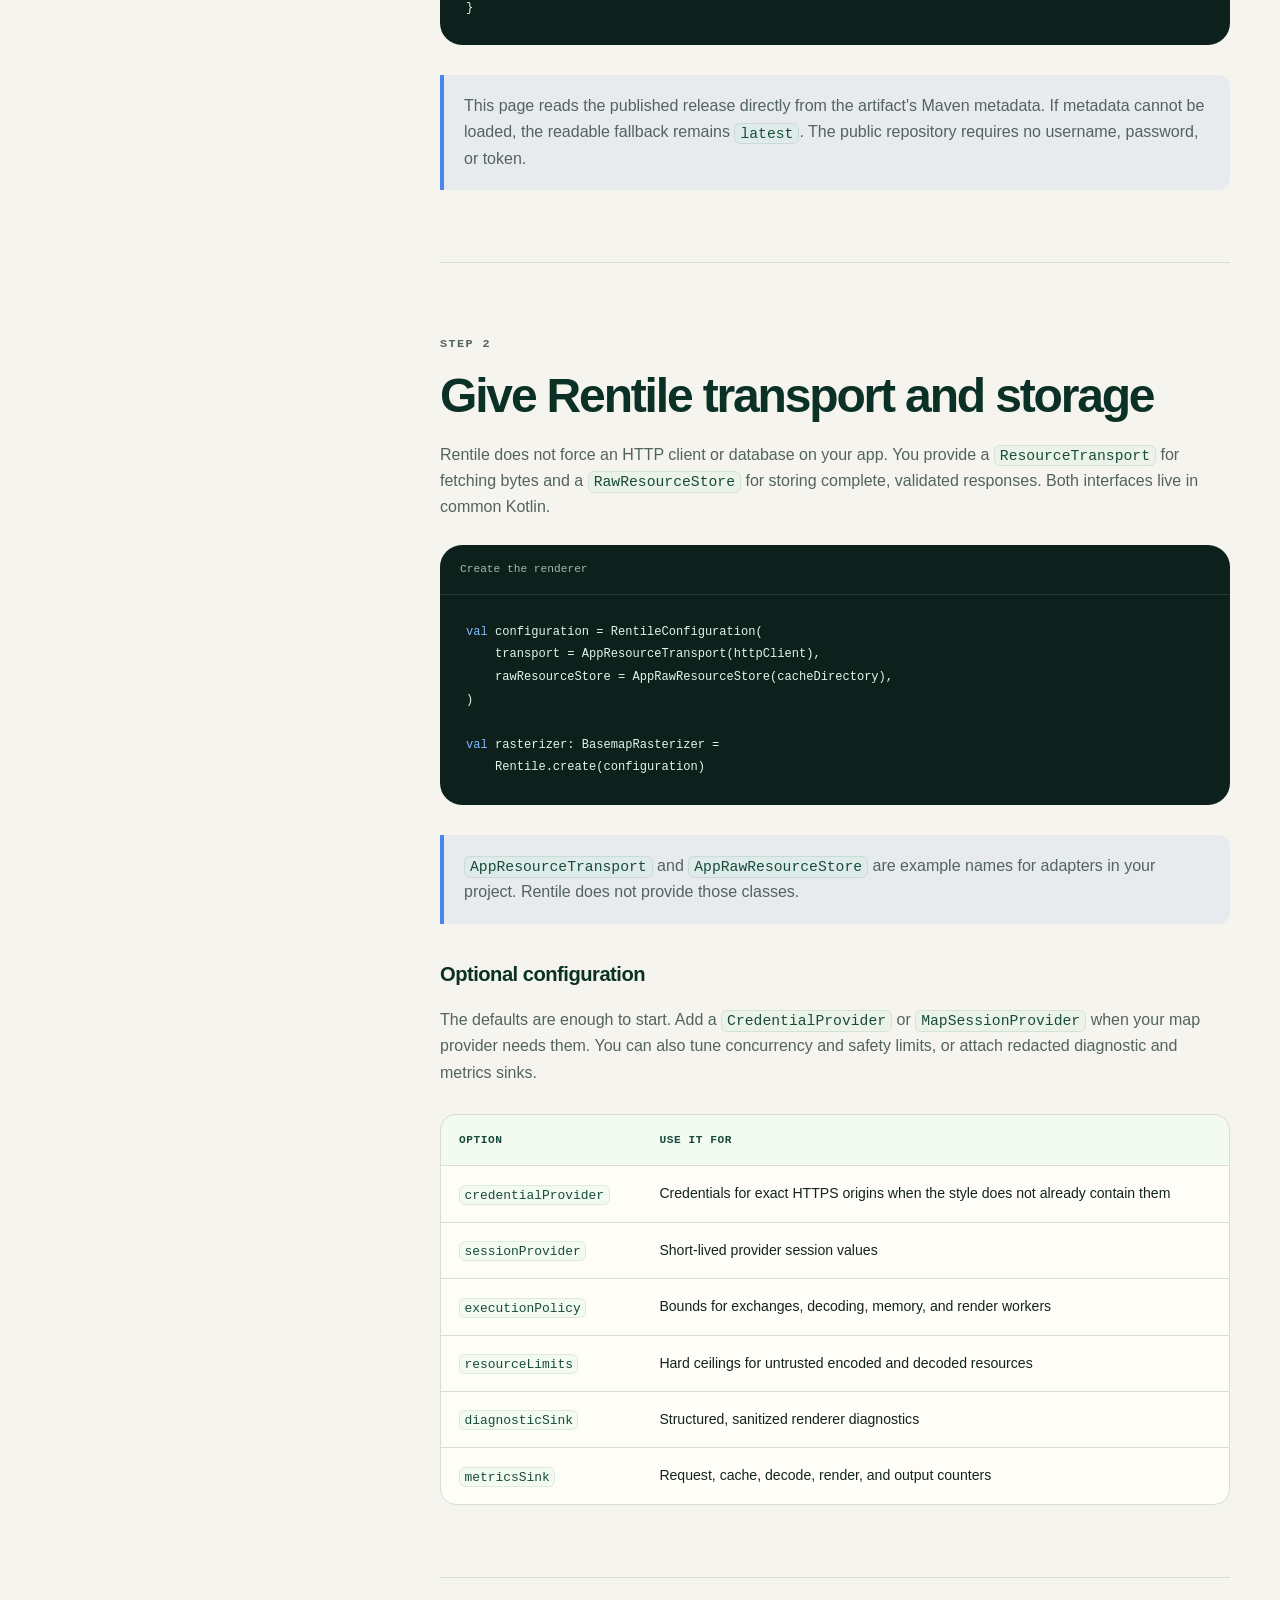
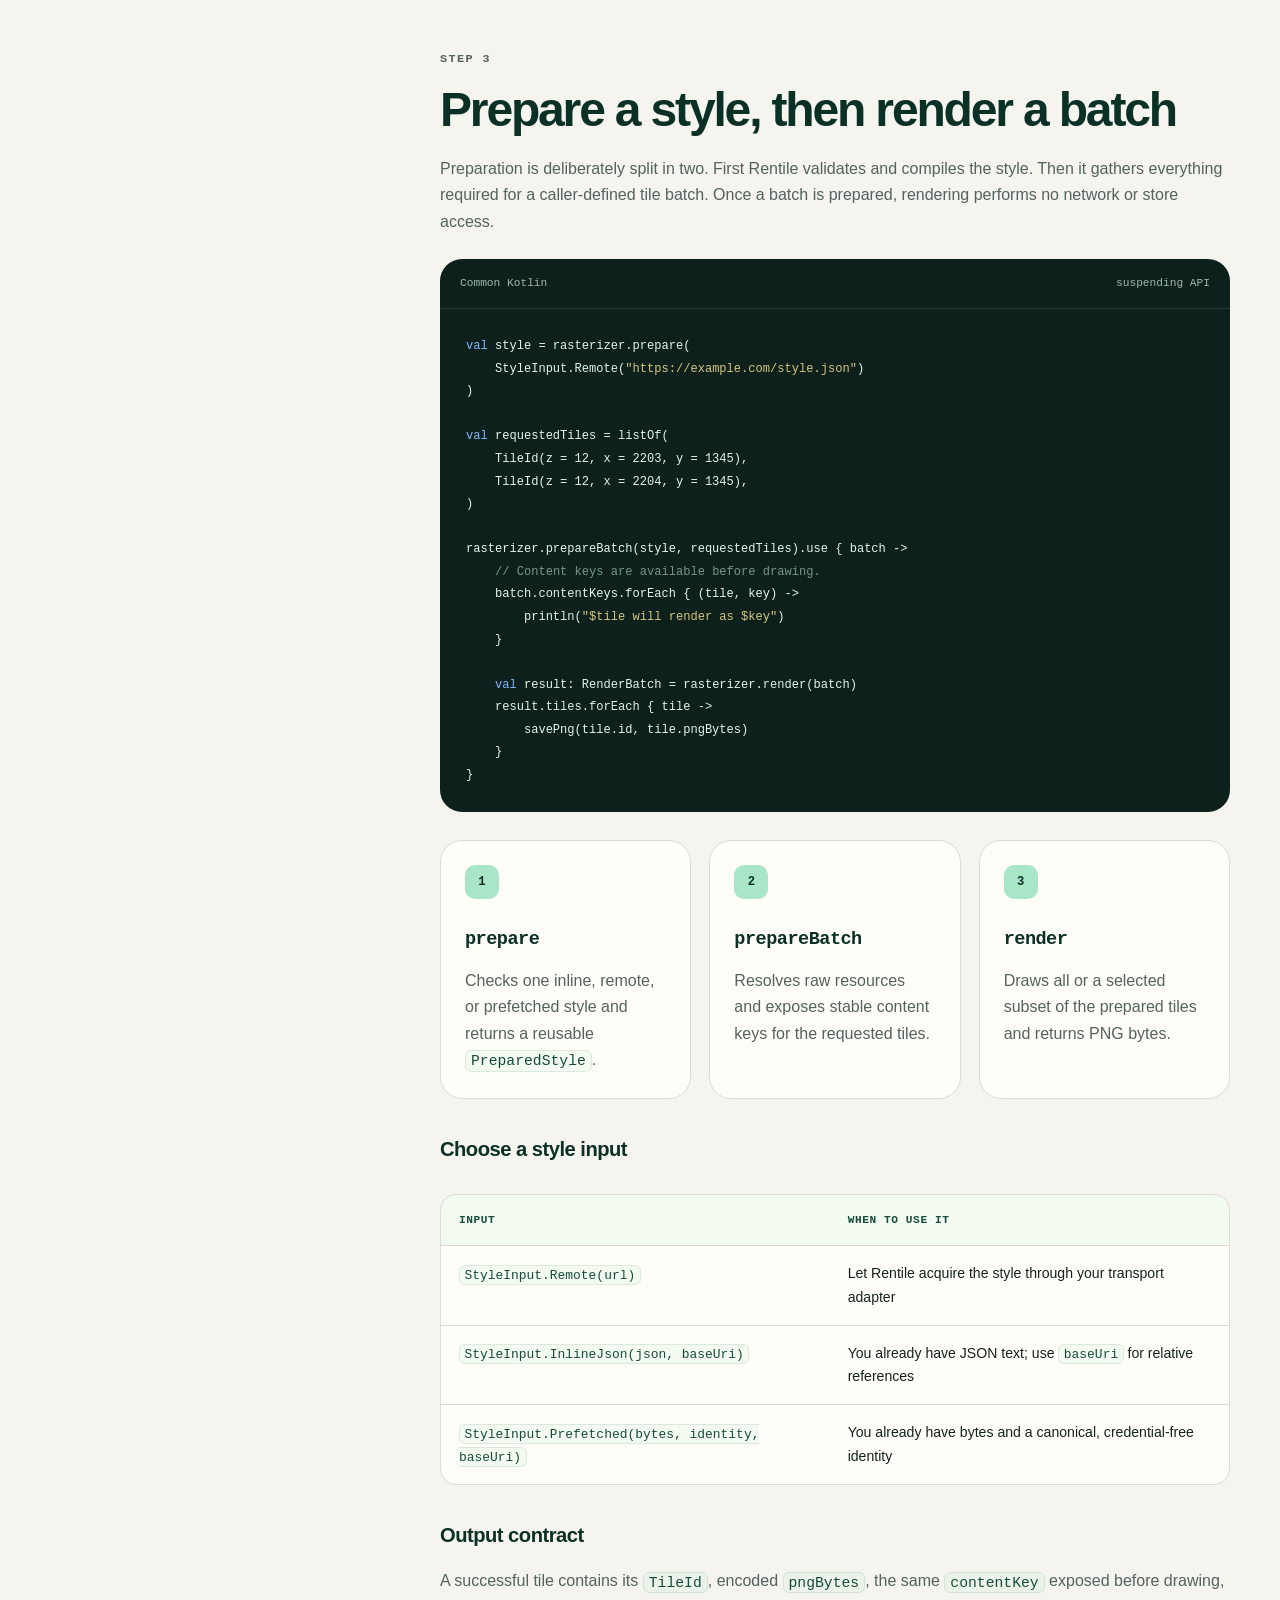
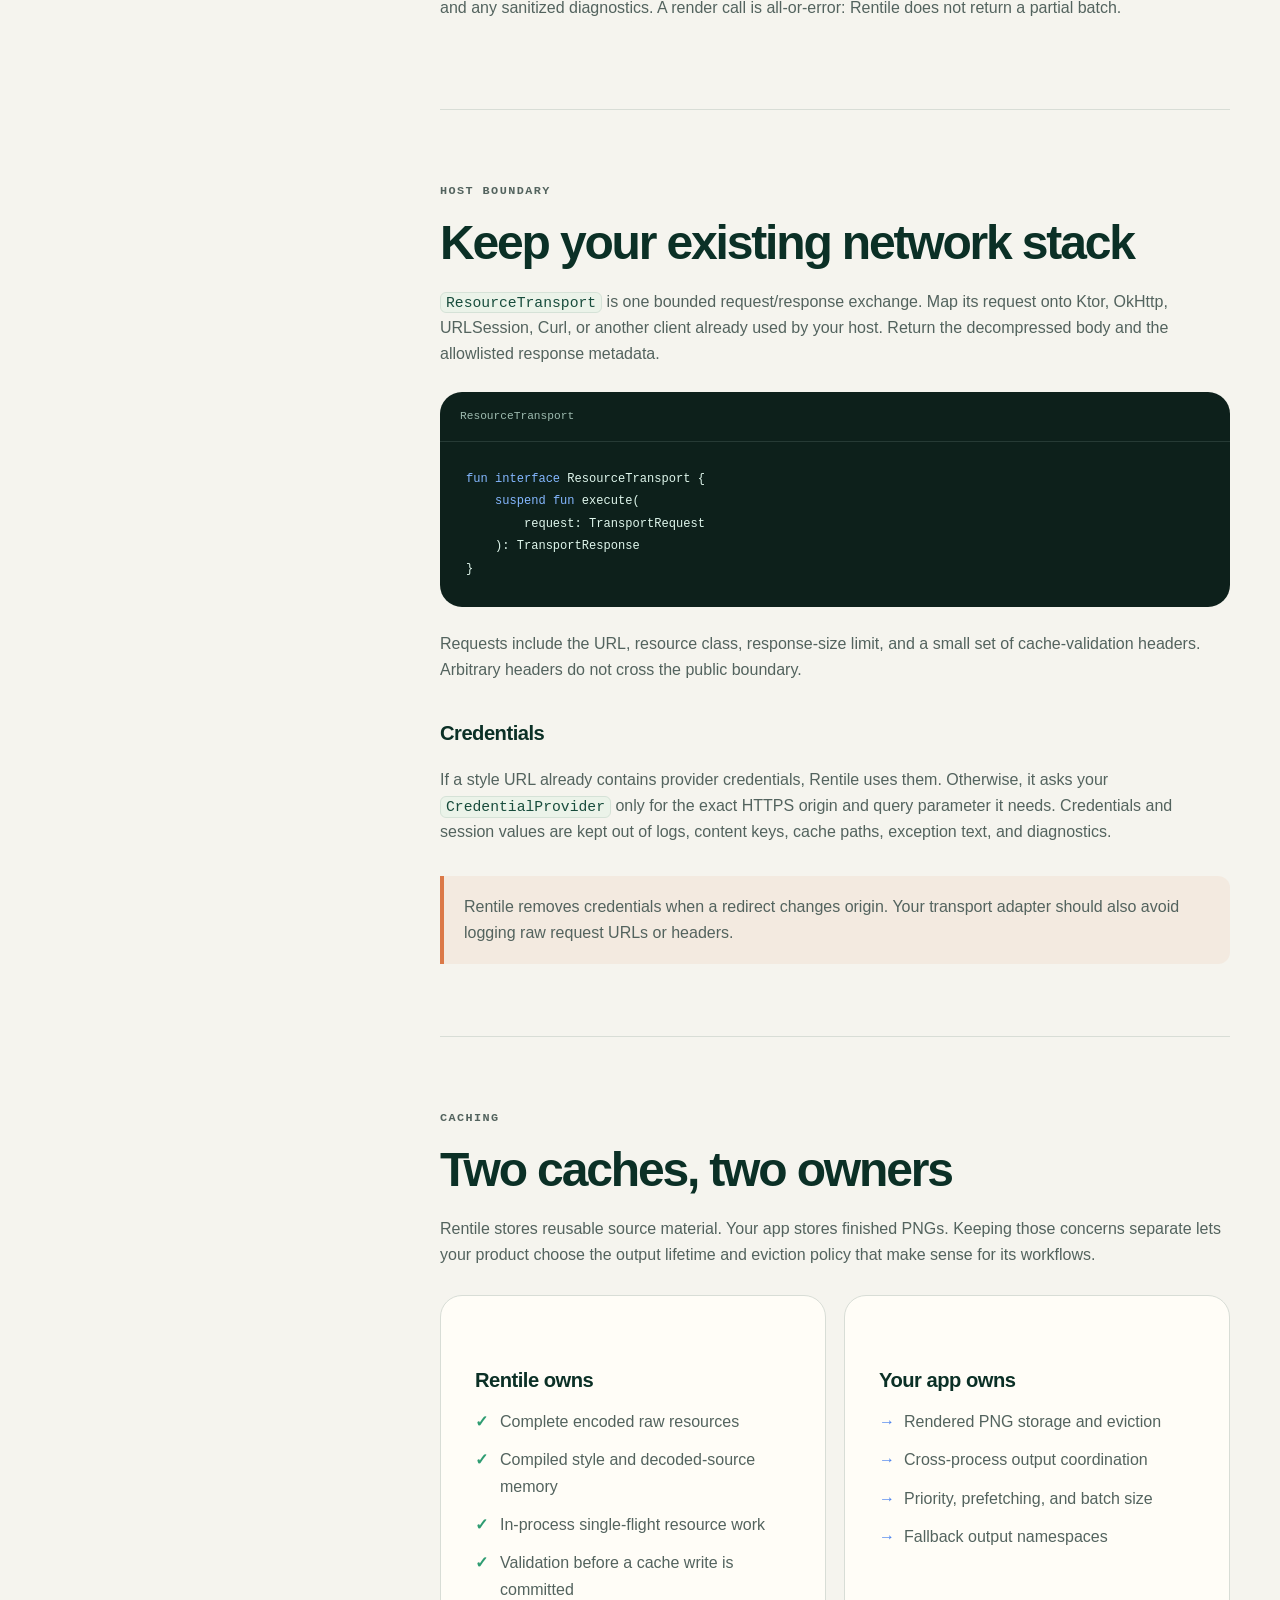
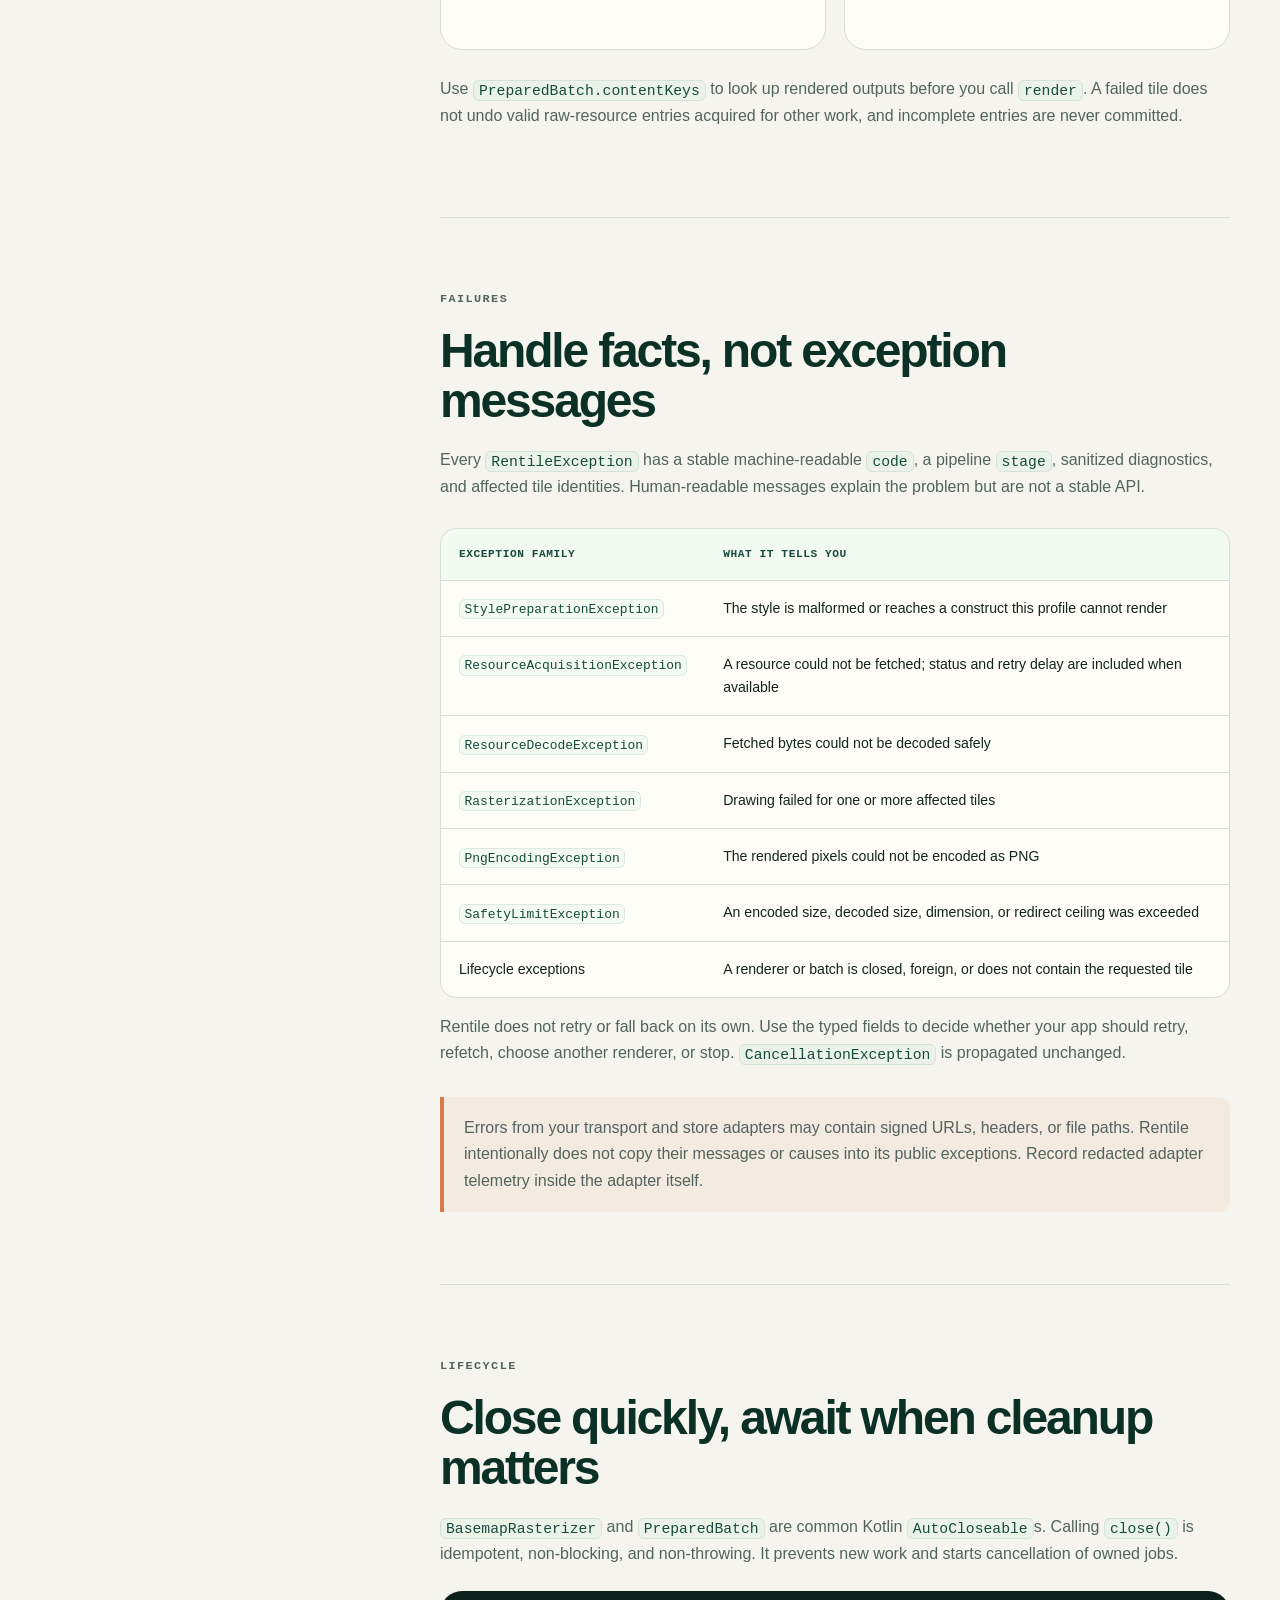
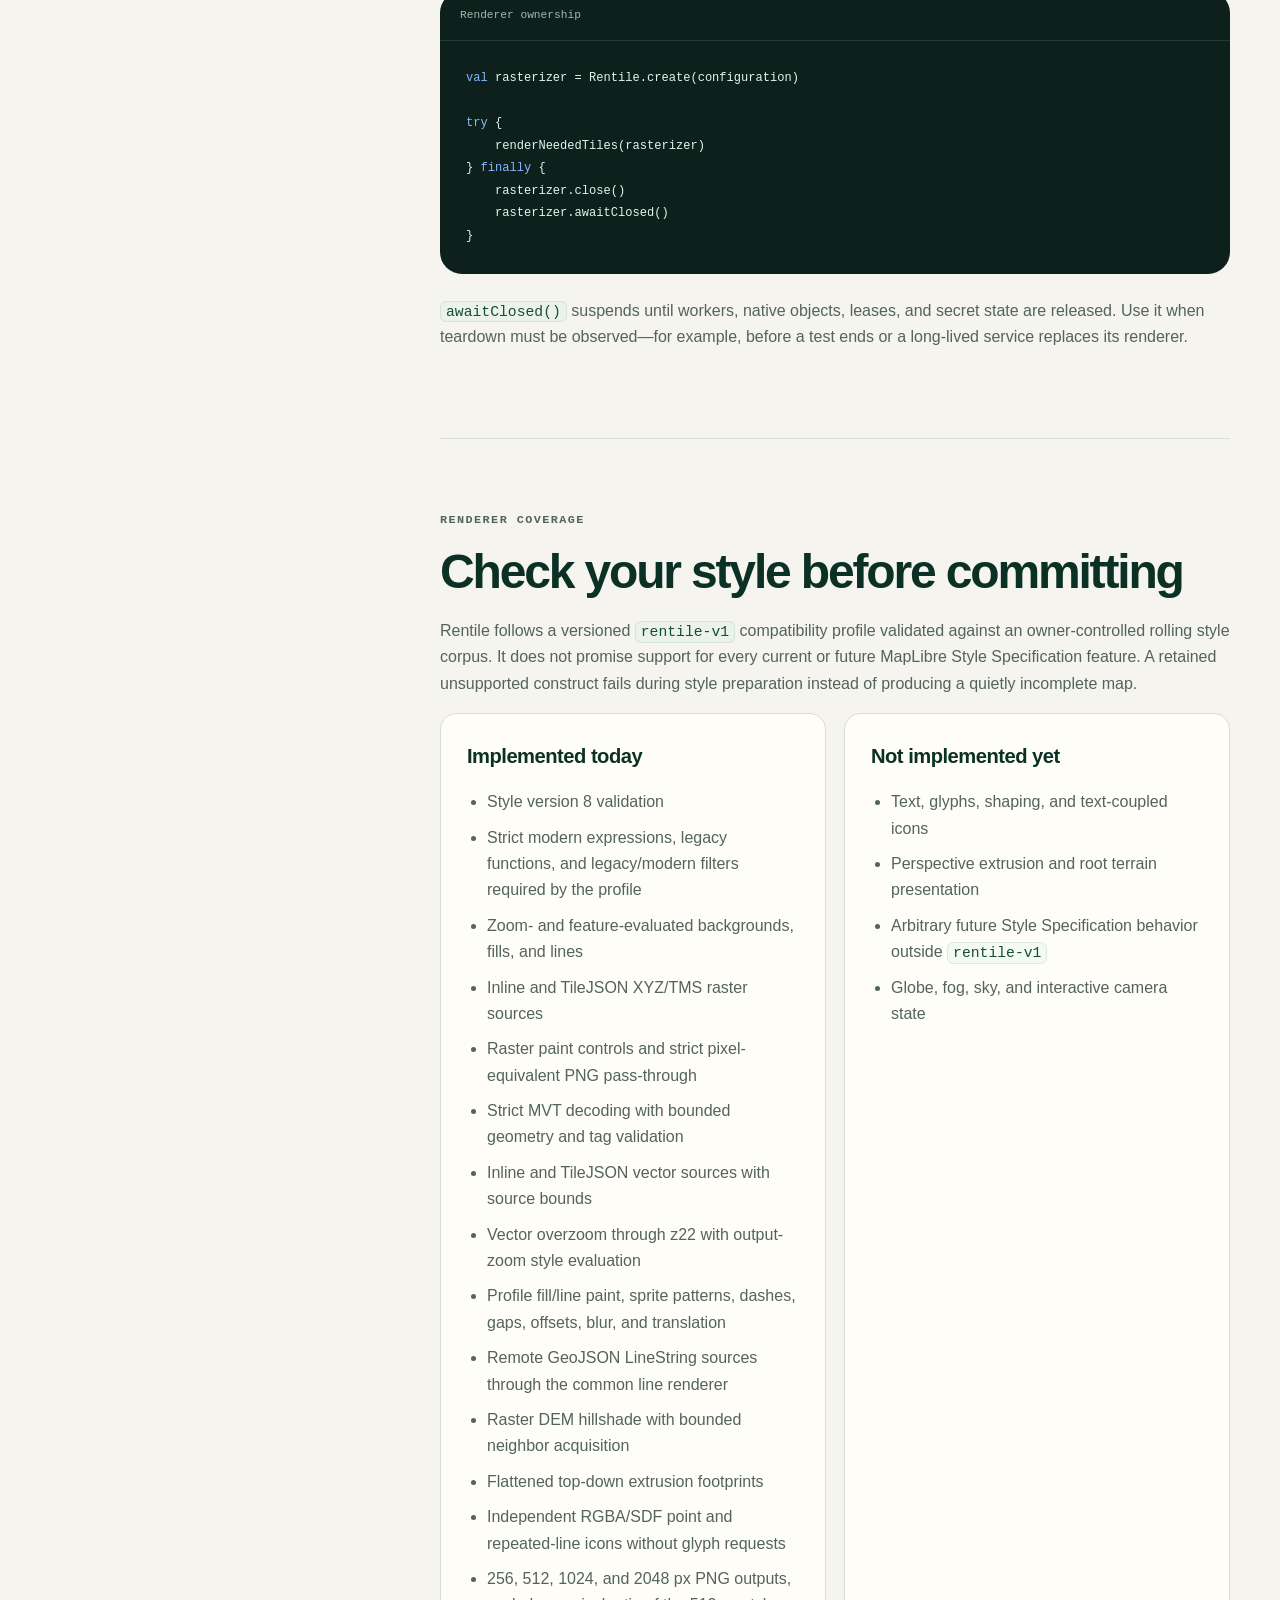
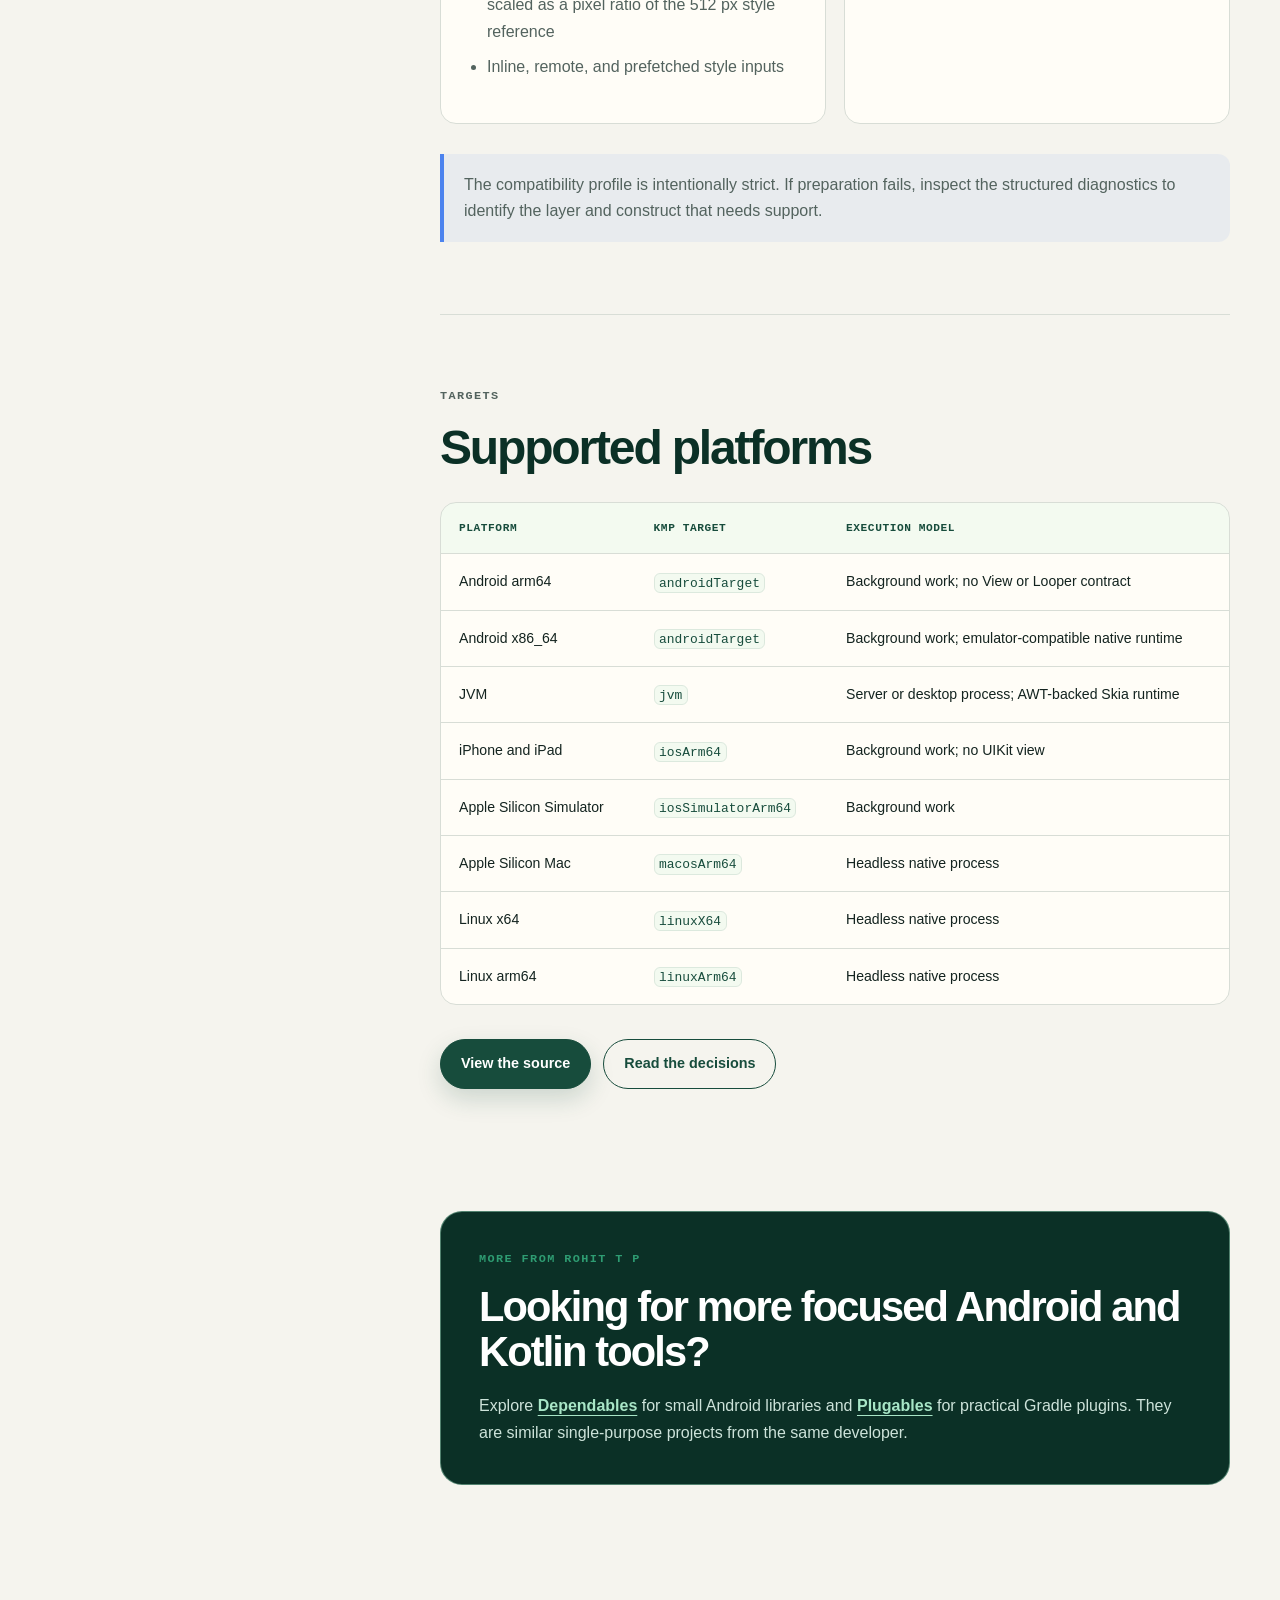
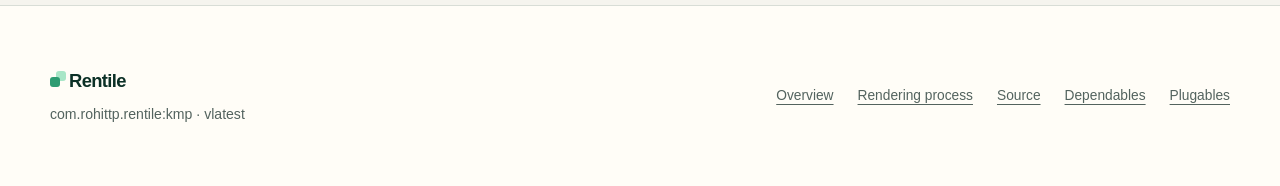
==== commit 6c89fa4d: "feat: accept 1024 and 2048 px output tiles as pixel ratios `RenderOptions.outputSizePx` accepted 256" ====
--- a/docs/kmp.html
+++ b/docs/kmp.html
@@ -378,7 +378,7 @@
               <li>Raster DEM hillshade with bounded neighbor acquisition</li>
               <li>Flattened top-down extrusion footprints</li>
               <li>Independent RGBA/SDF point and repeated-line icons without glyph requests</li>
-              <li>256 px and 512 px PNG outputs</li>
+              <li>256, 512, 1024, and 2048 px PNG outputs, scaled as a pixel ratio of the 512 px style reference</li>
               <li>Inline, remote, and prefetched style inputs</li>
             </ul>
           </div>
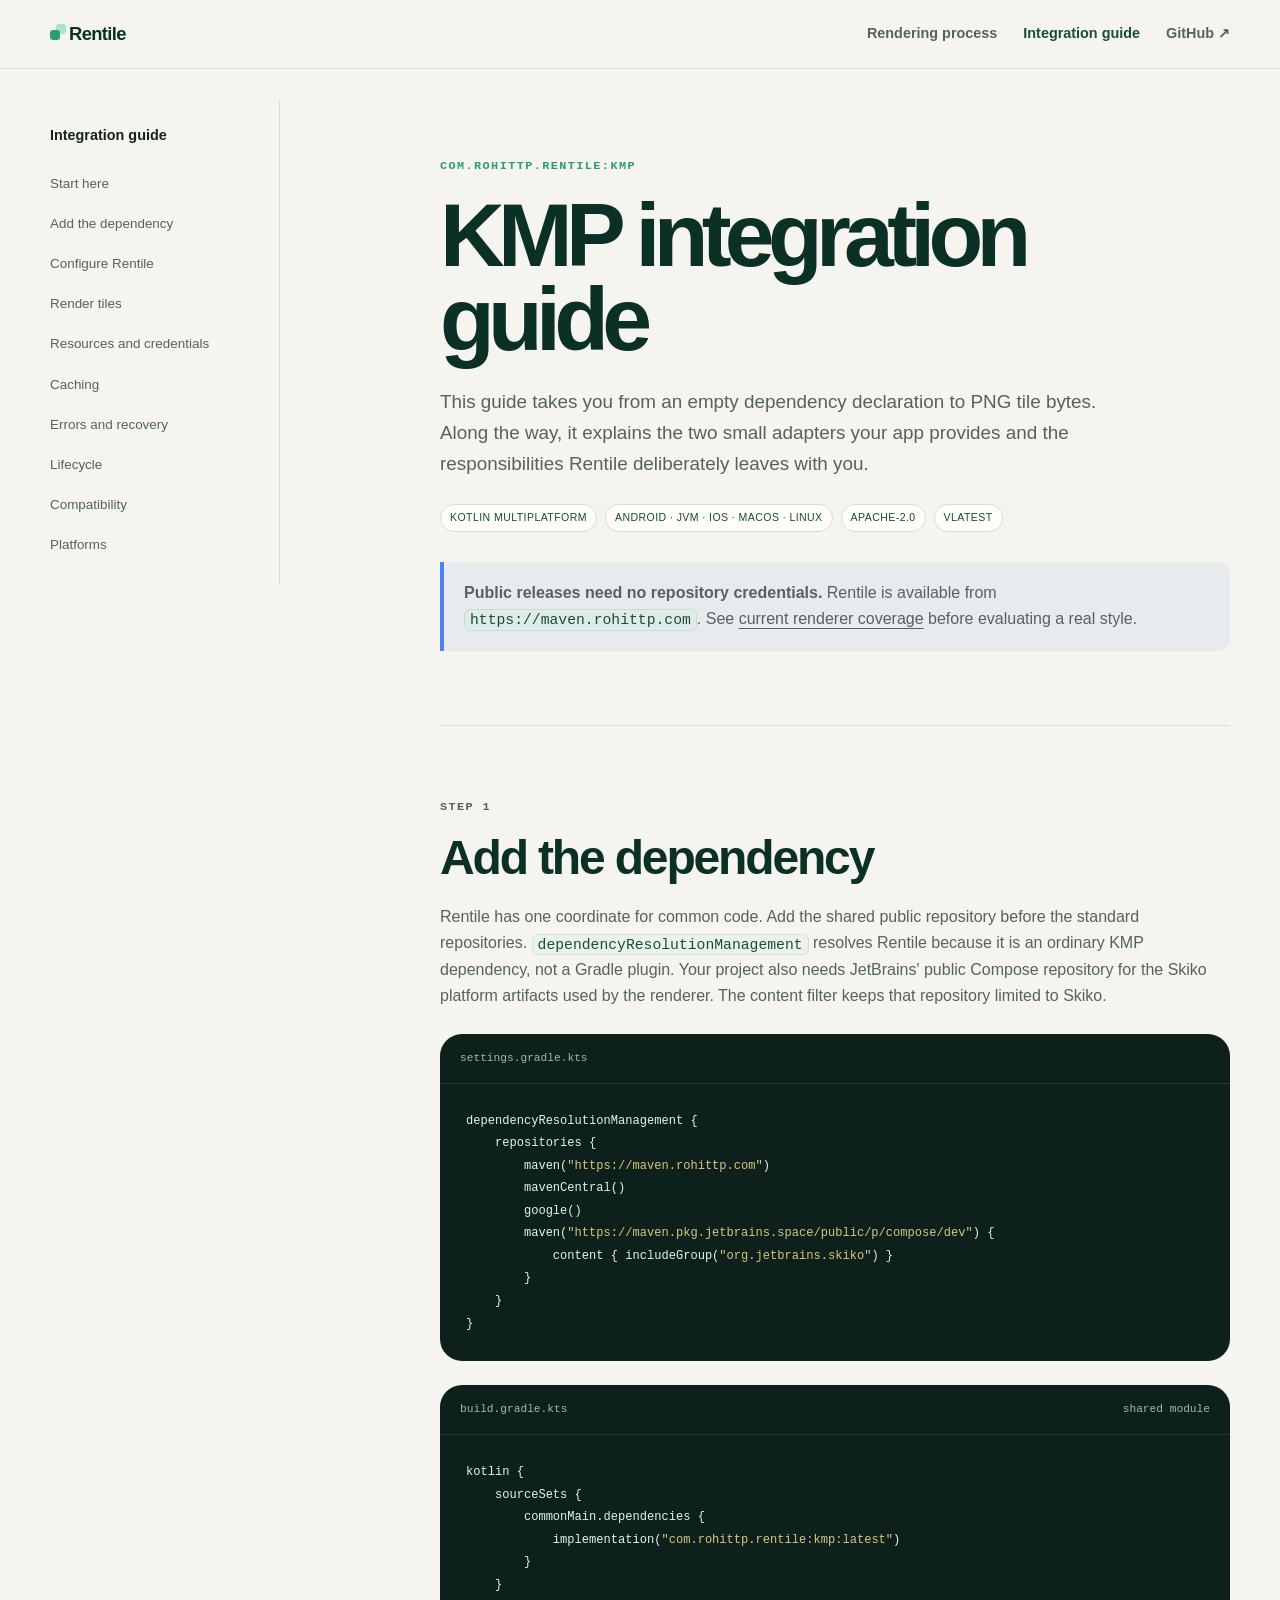
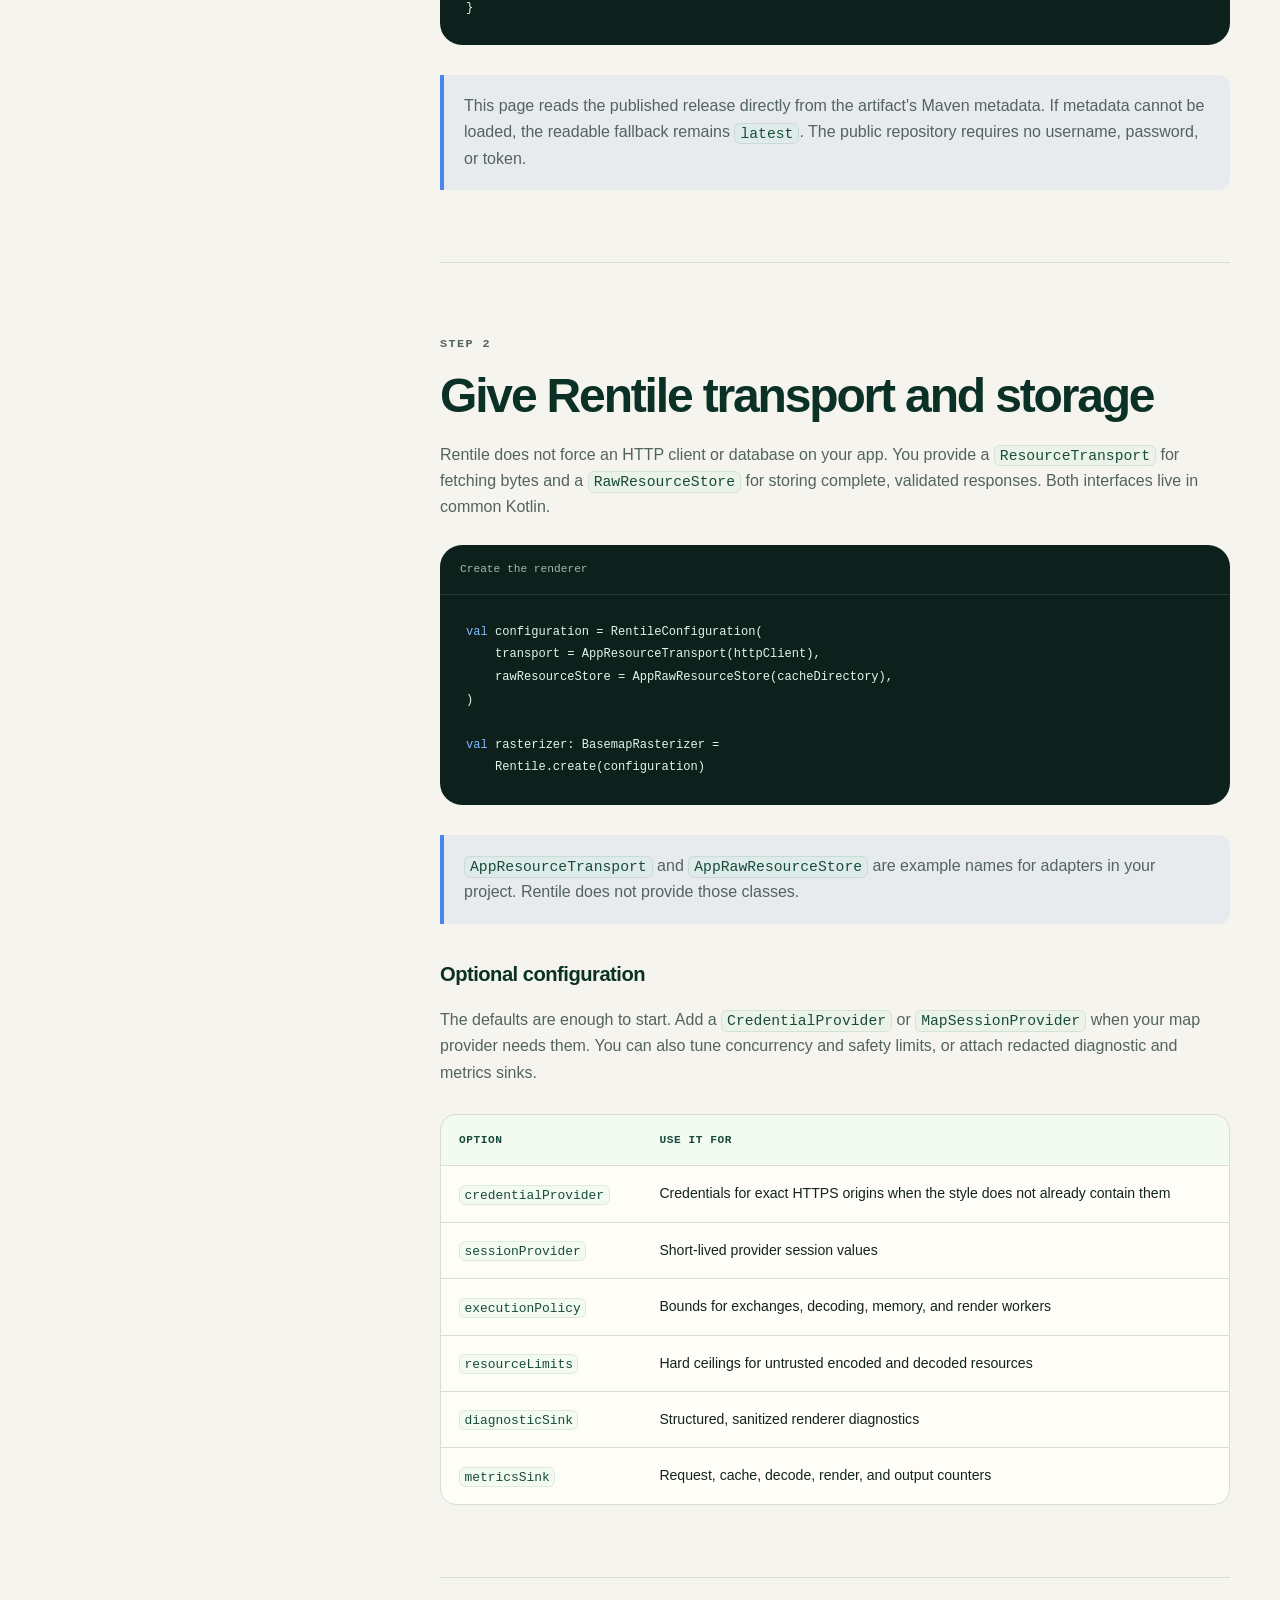
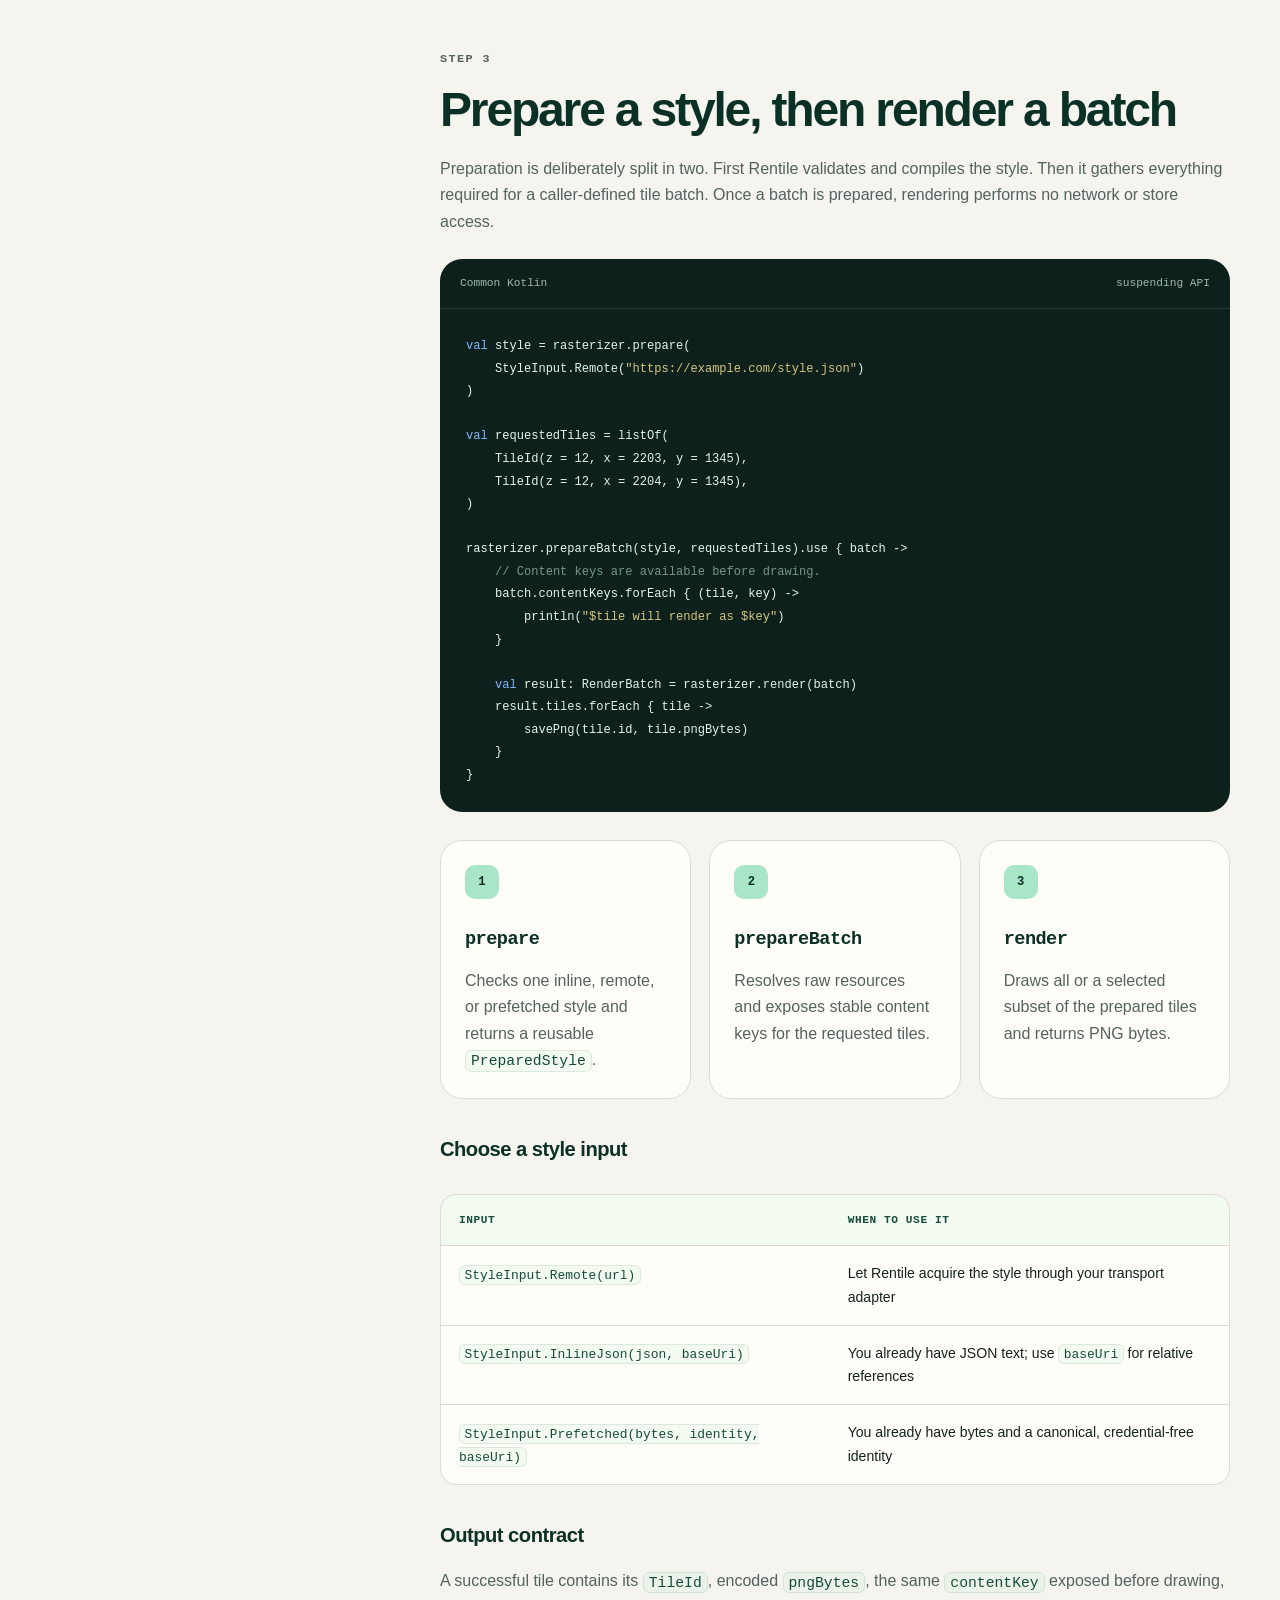
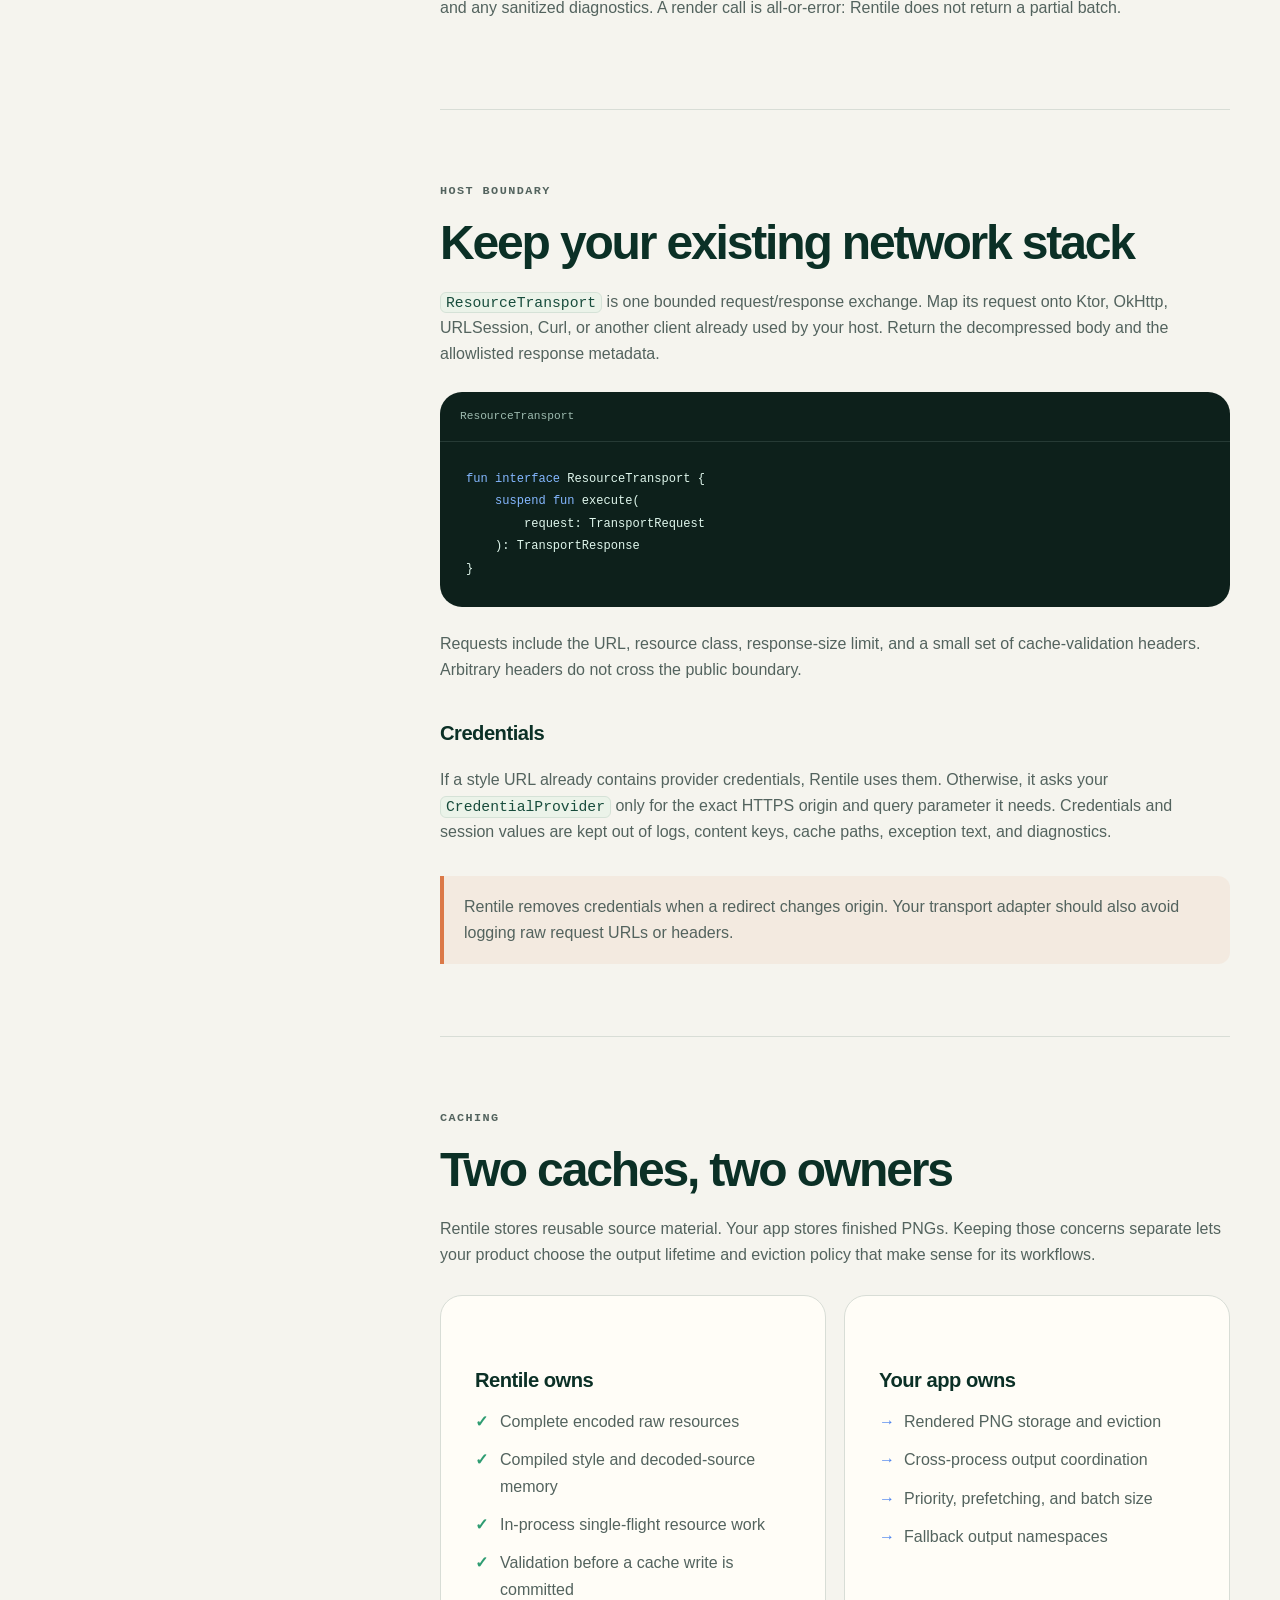
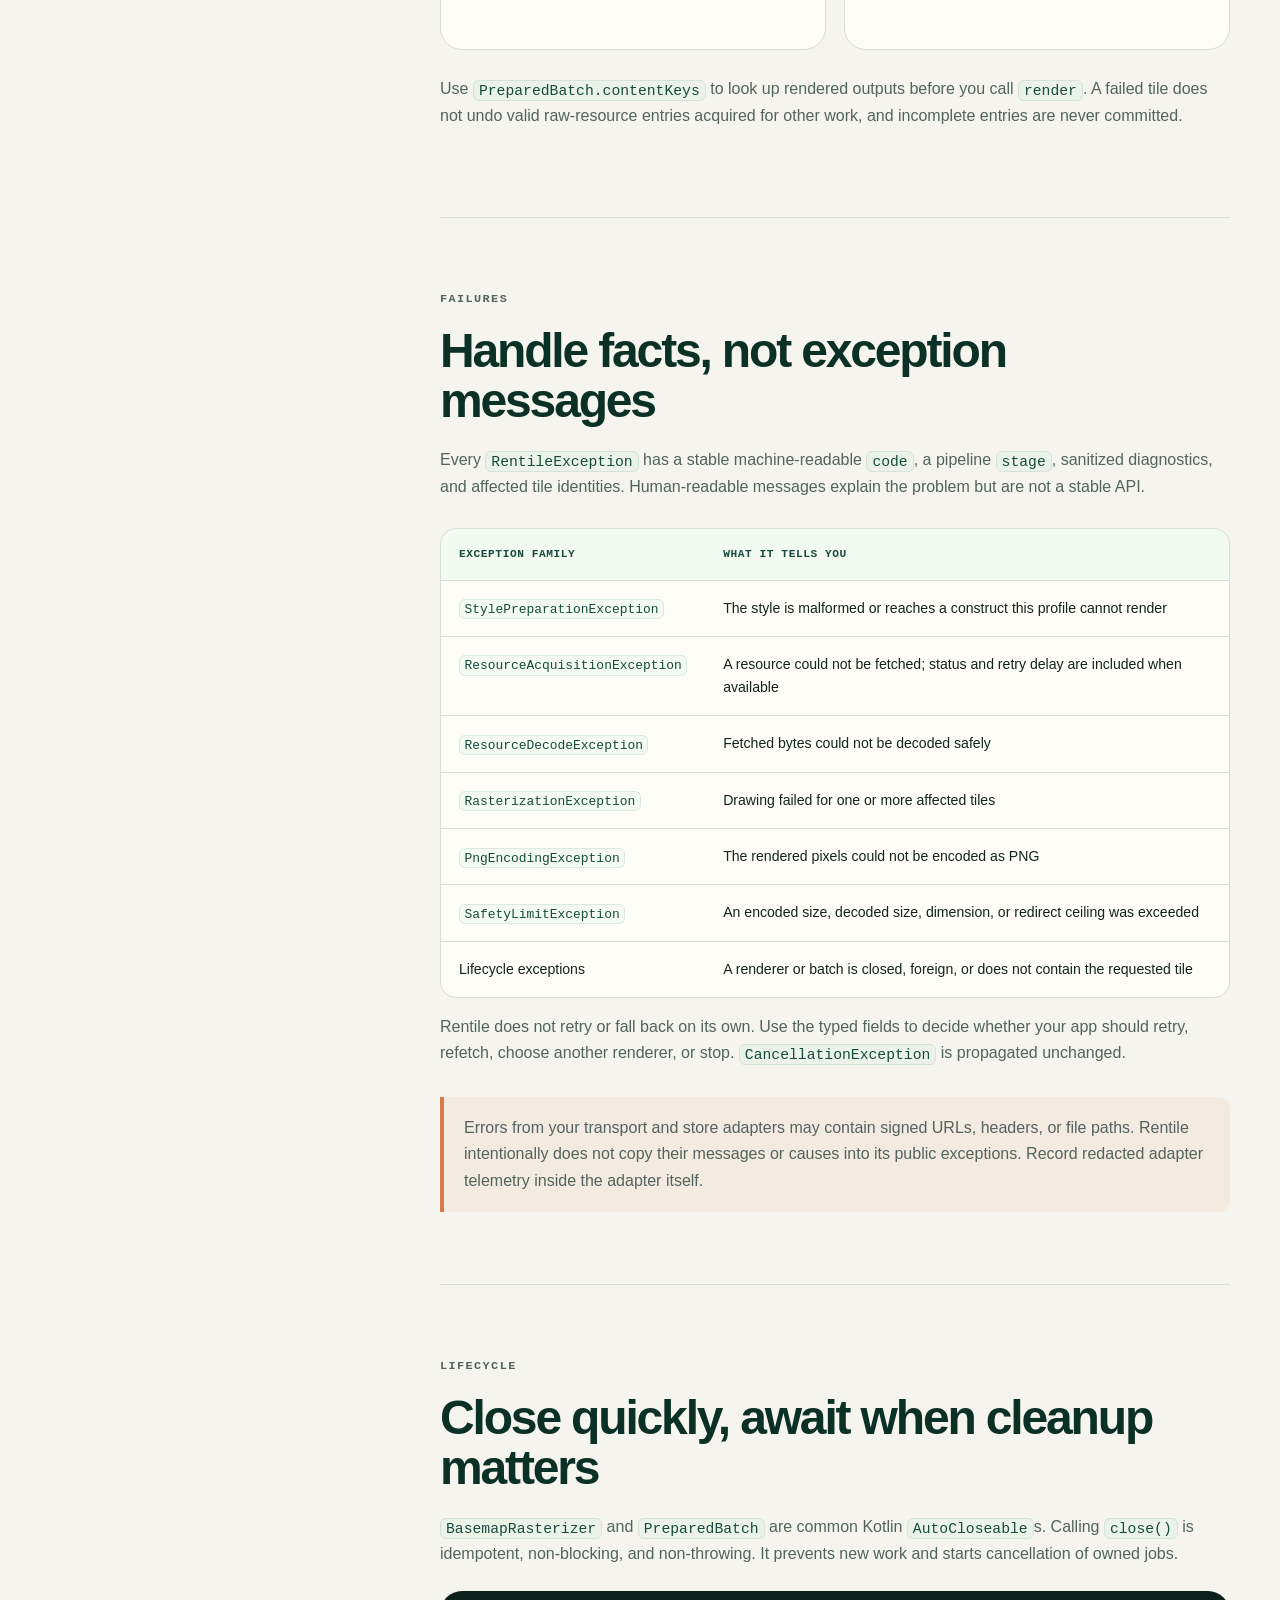
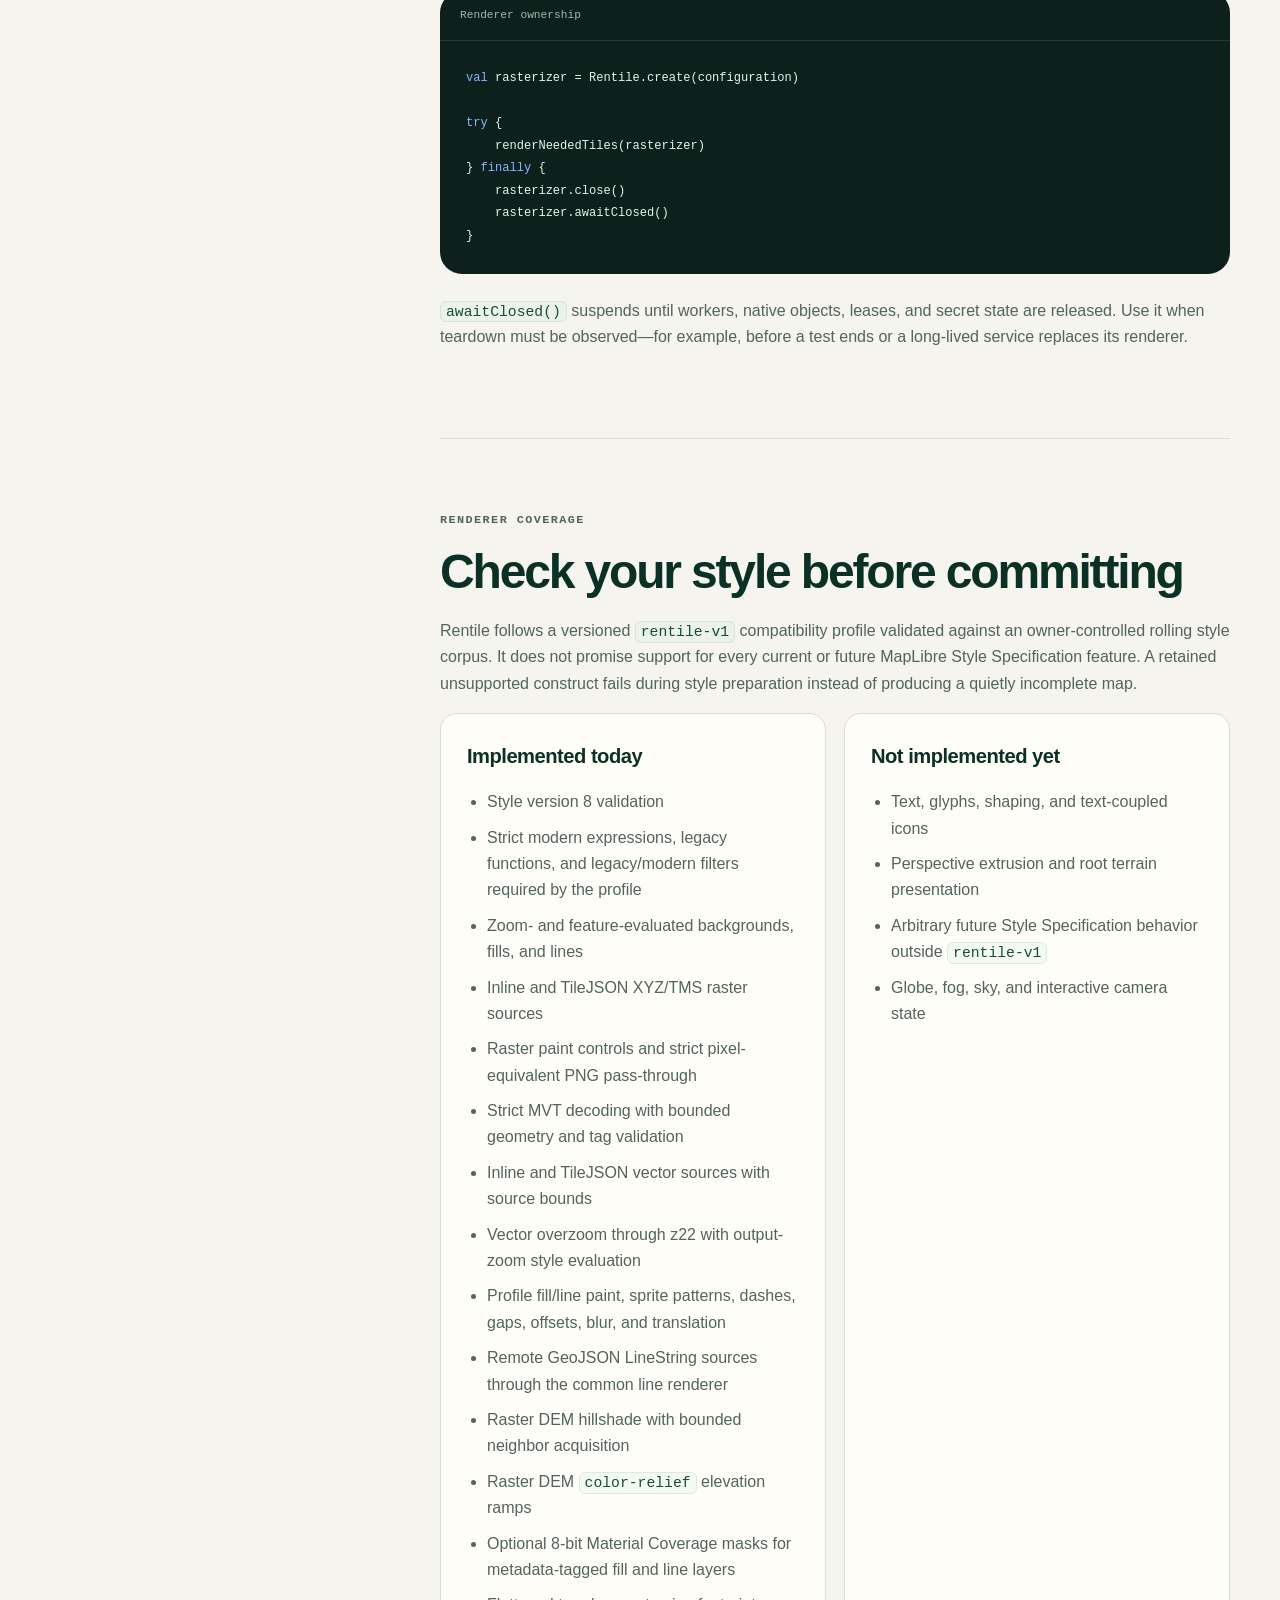
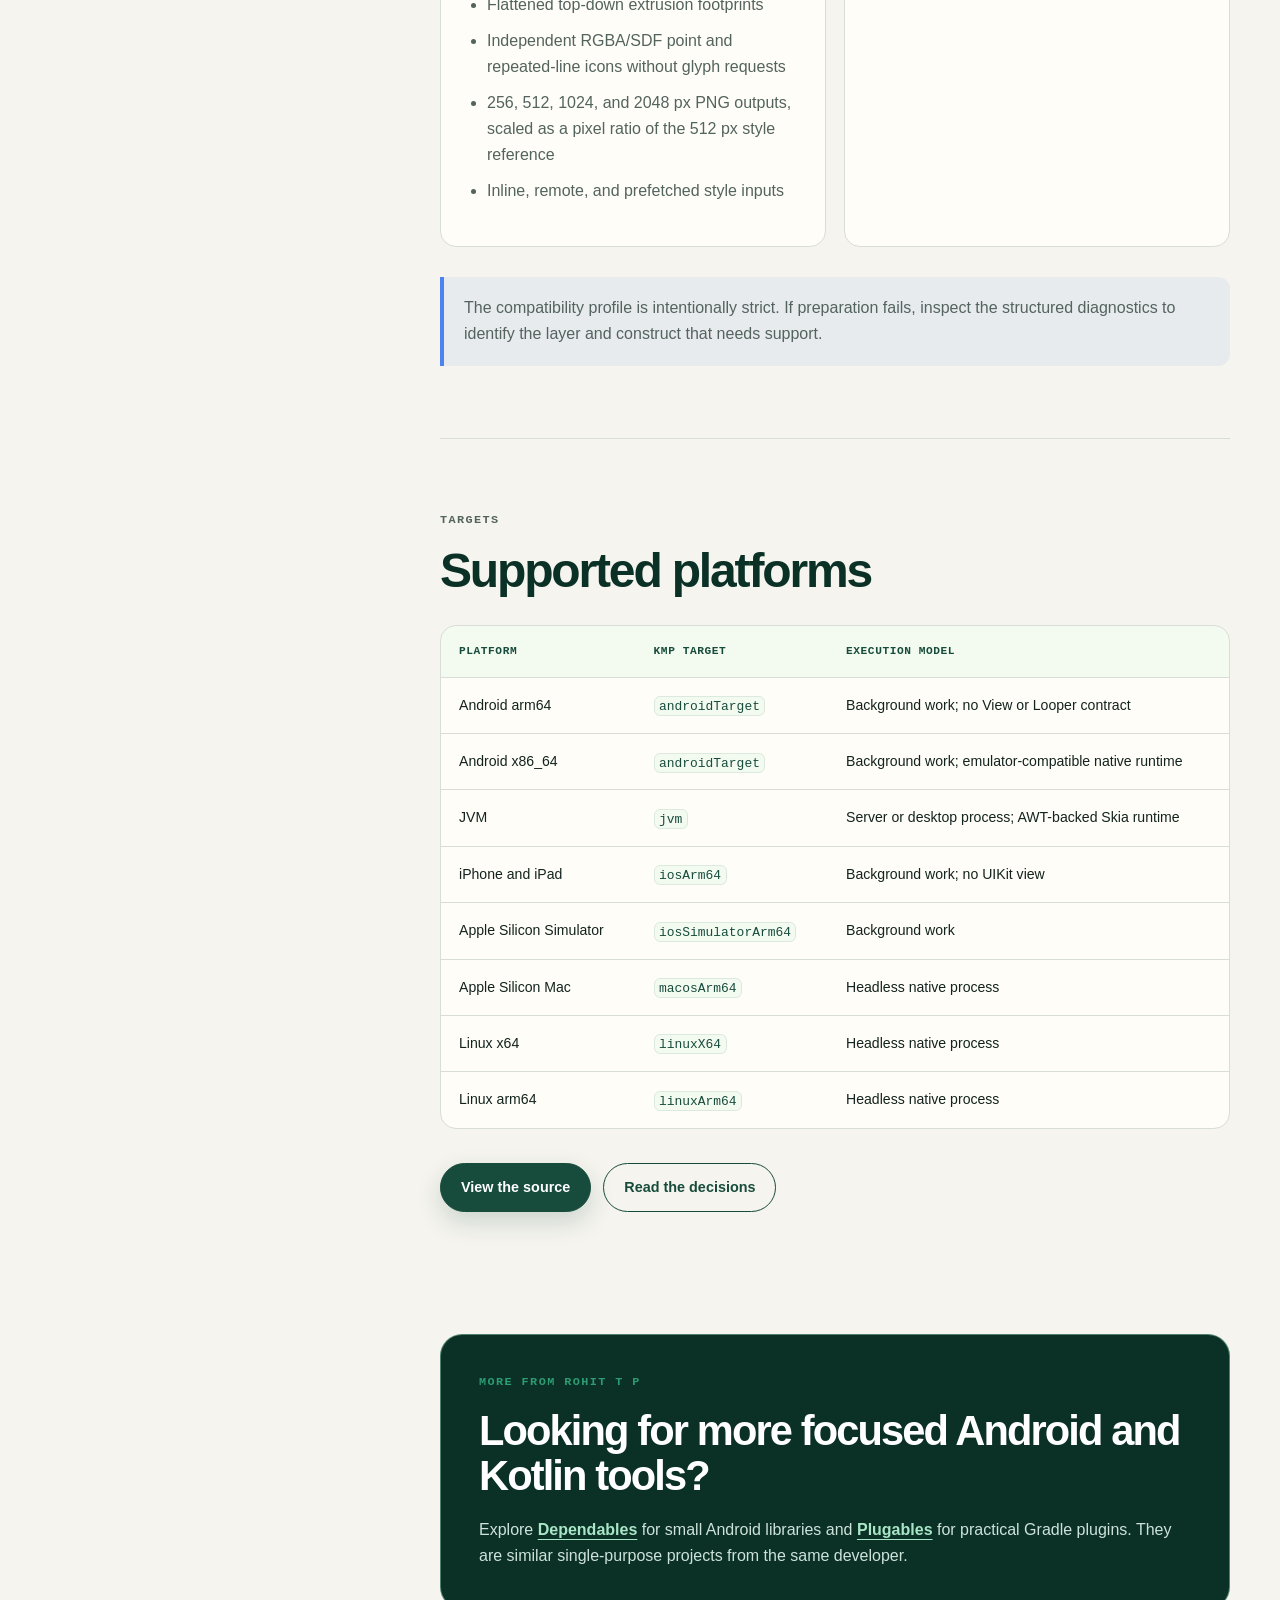
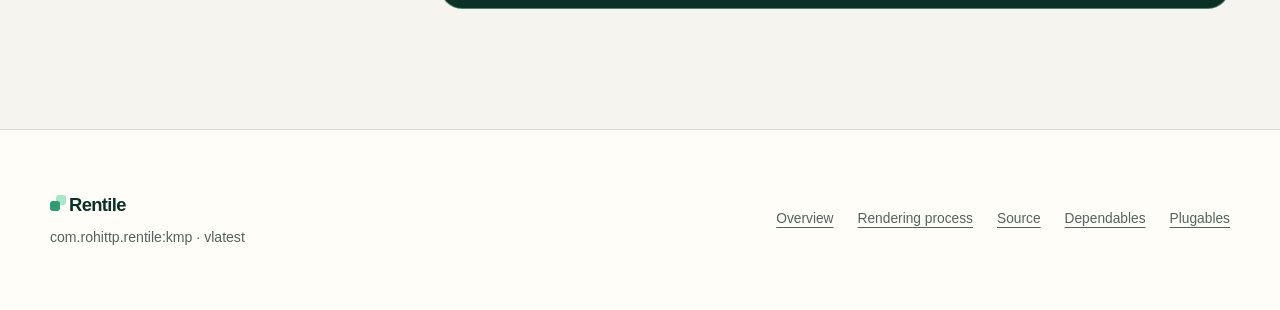
==== commit 6b779761: "Add Material Coverage masks and color-relief layers (0.20.0) RenderOptions.materialCoverage names a " ====
--- a/docs/kmp.html
+++ b/docs/kmp.html
@@ -376,6 +376,8 @@
               <li>Profile fill/line paint, sprite patterns, dashes, gaps, offsets, blur, and translation</li>
               <li>Remote GeoJSON LineString sources through the common line renderer</li>
               <li>Raster DEM hillshade with bounded neighbor acquisition</li>
+              <li>Raster DEM <code>color-relief</code> elevation ramps</li>
+              <li>Optional 8-bit Material Coverage masks for metadata-tagged fill and line layers</li>
               <li>Flattened top-down extrusion footprints</li>
               <li>Independent RGBA/SDF point and repeated-line icons without glyph requests</li>
               <li>256, 512, 1024, and 2048 px PNG outputs, scaled as a pixel ratio of the 512 px style reference</li>
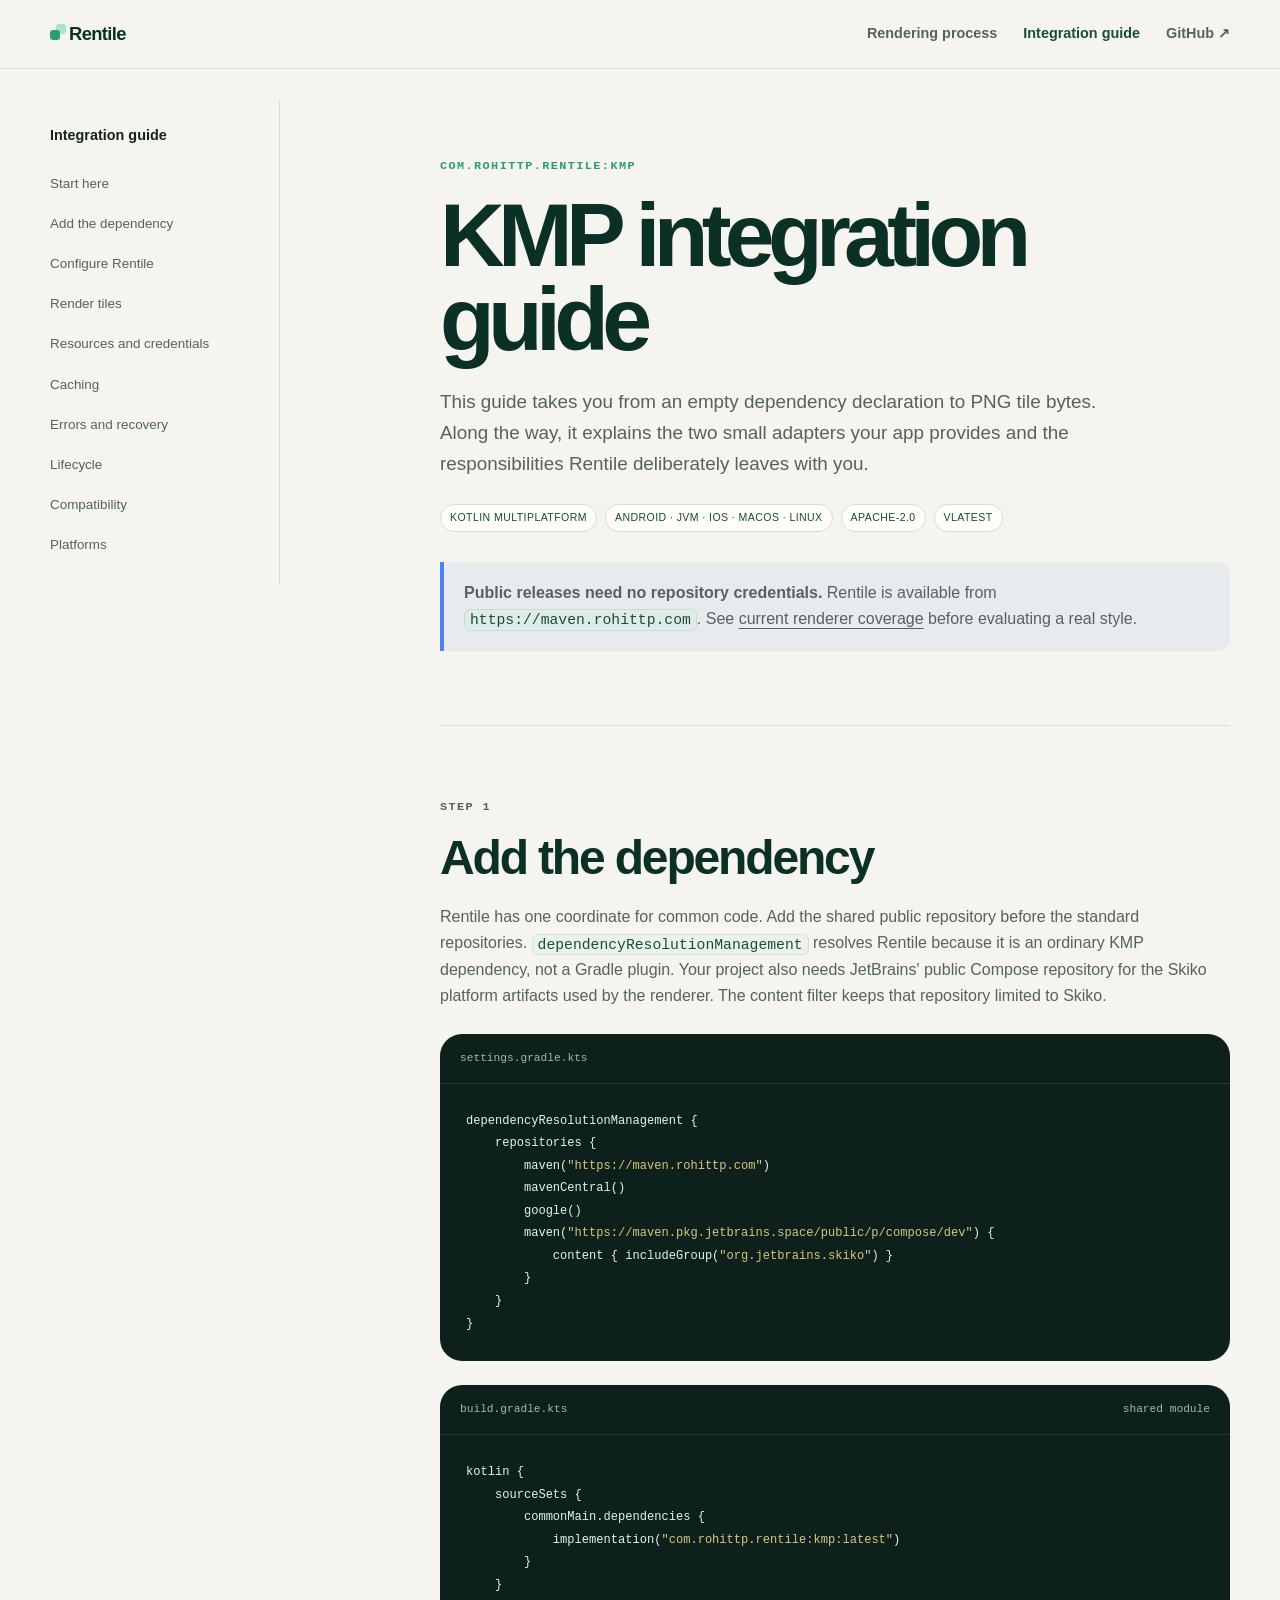
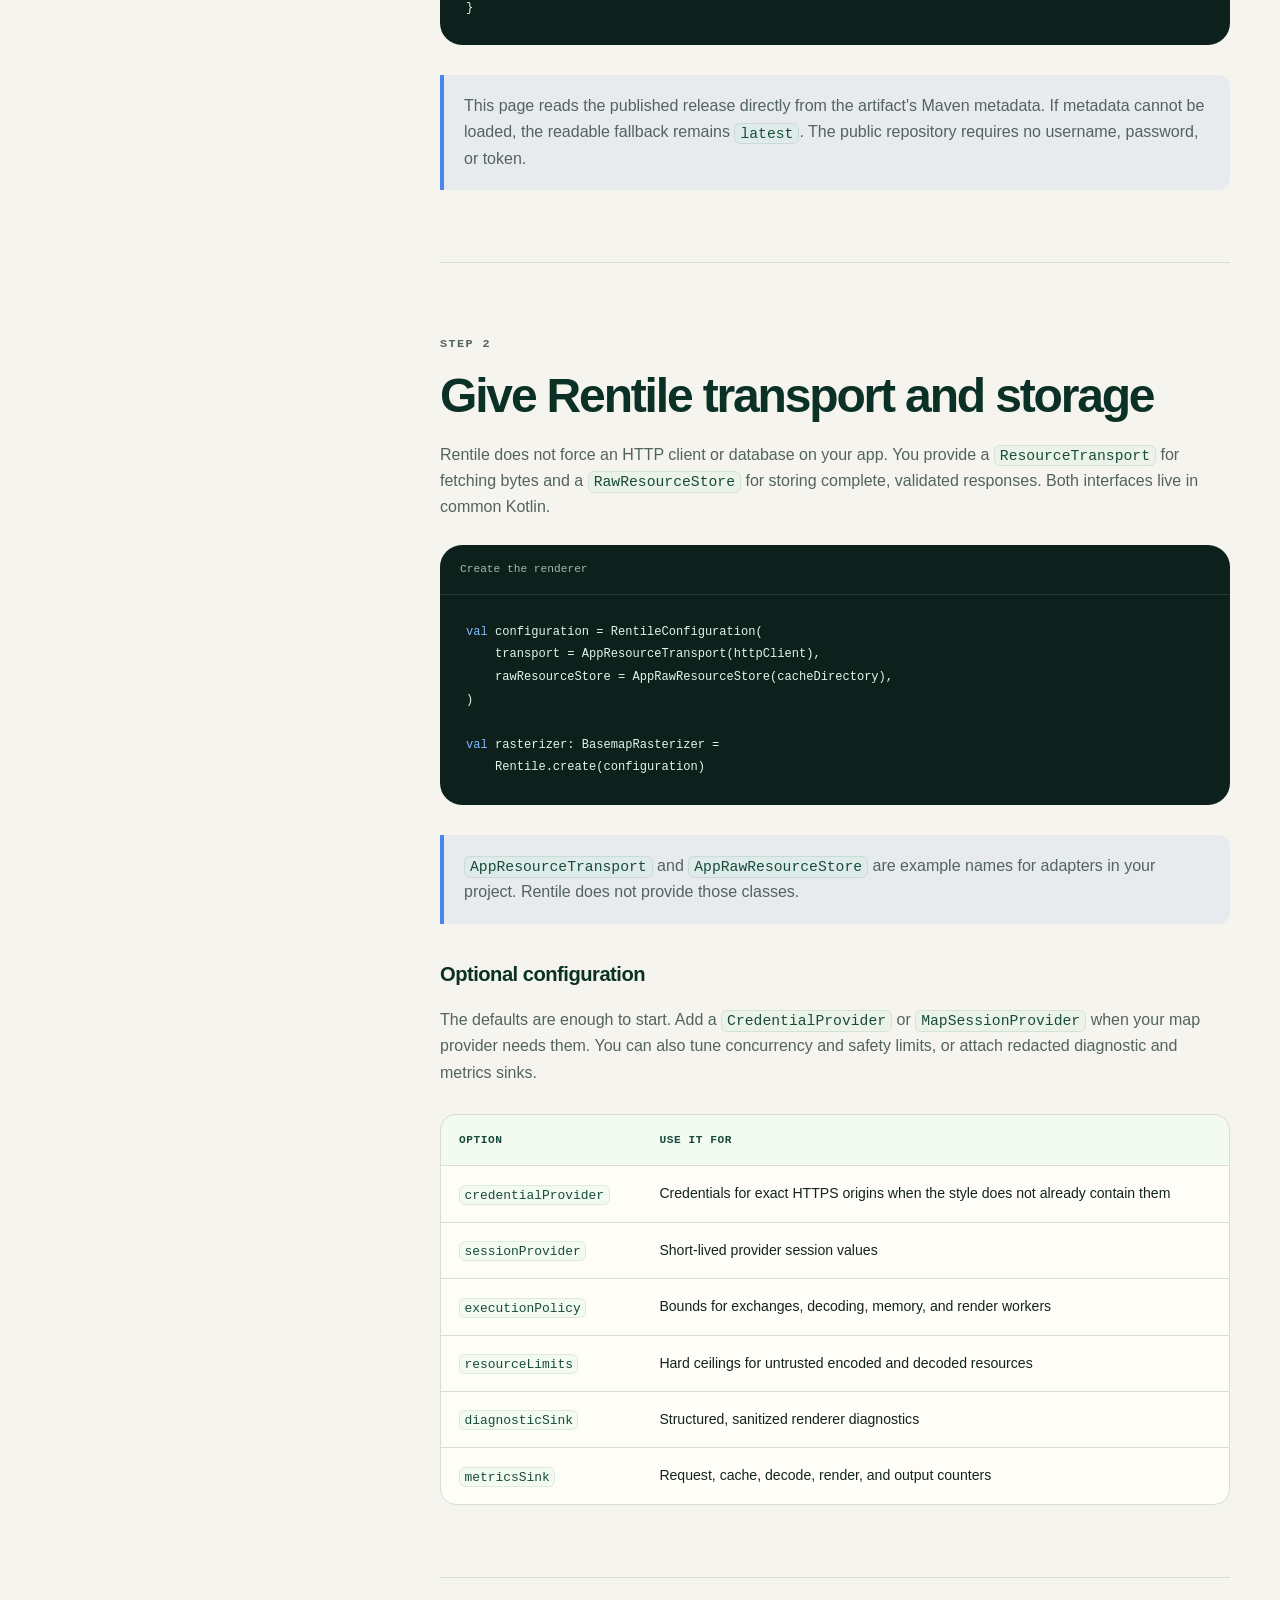
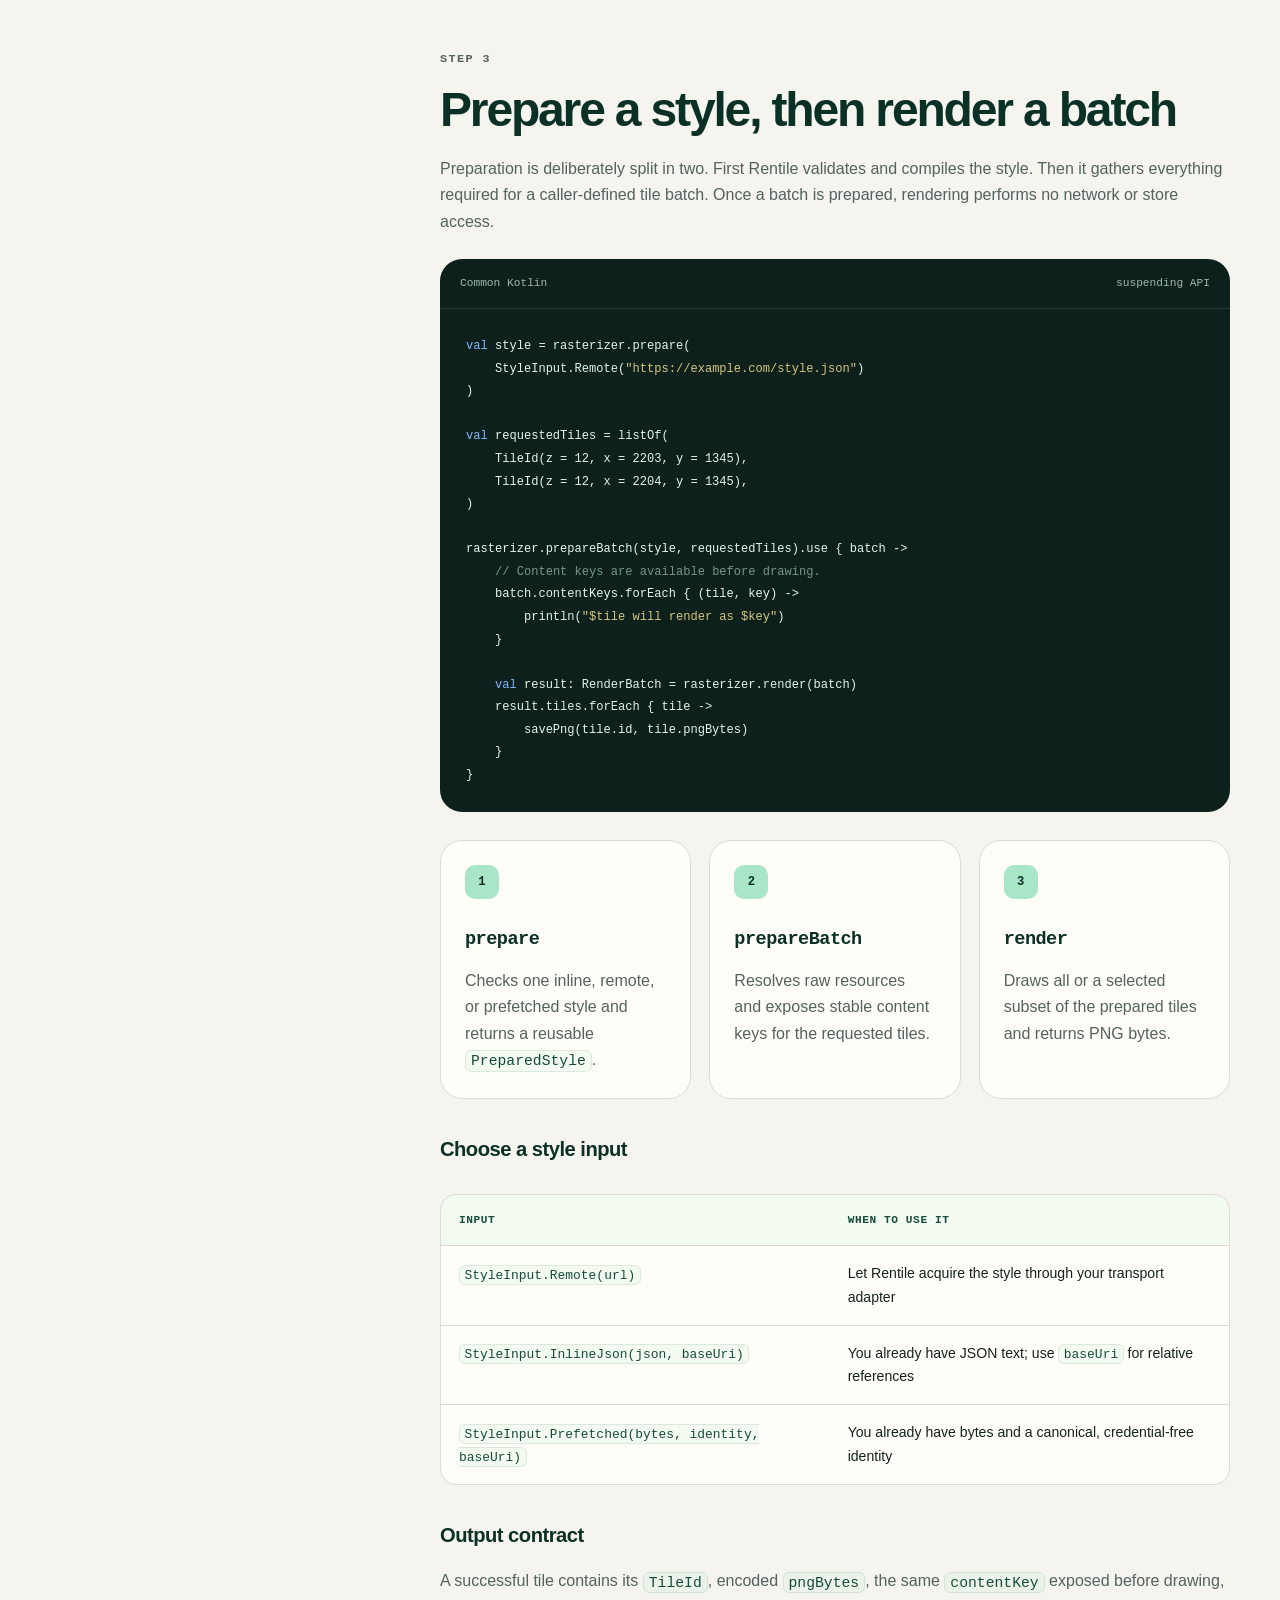
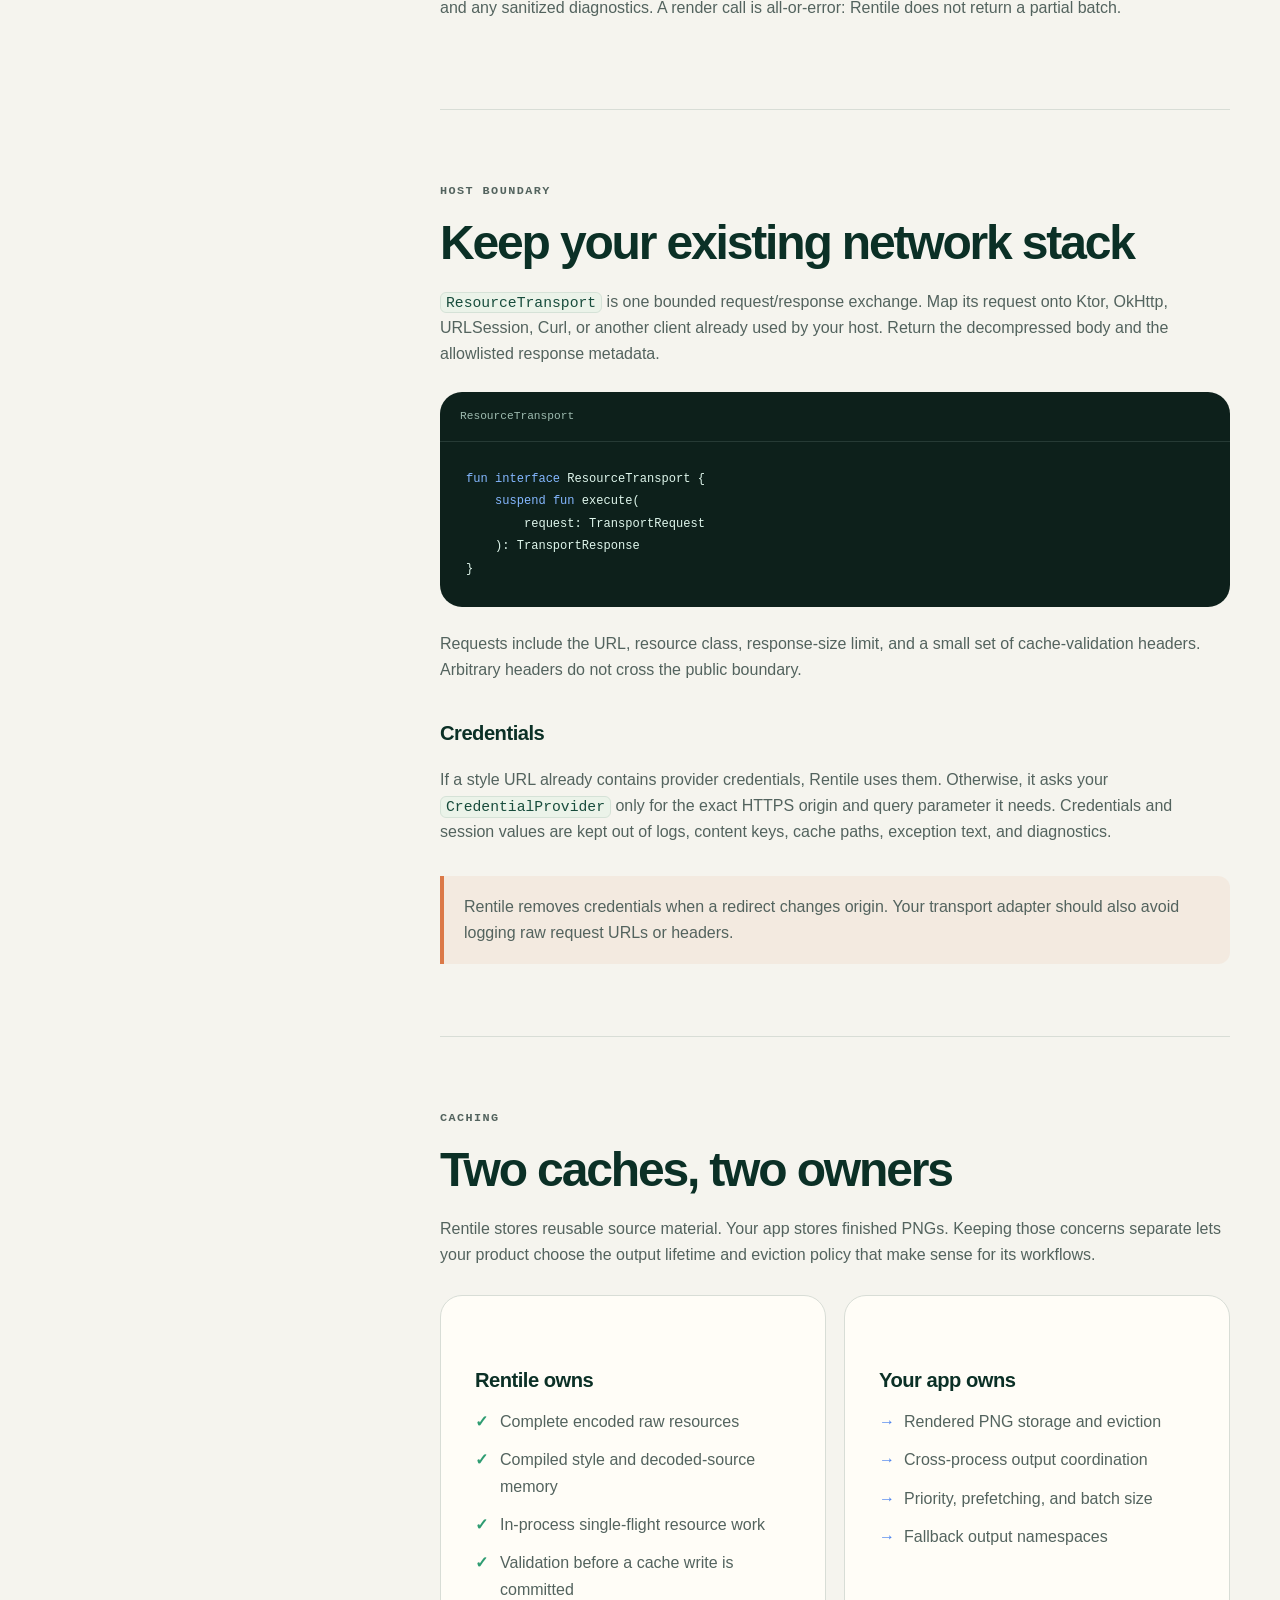
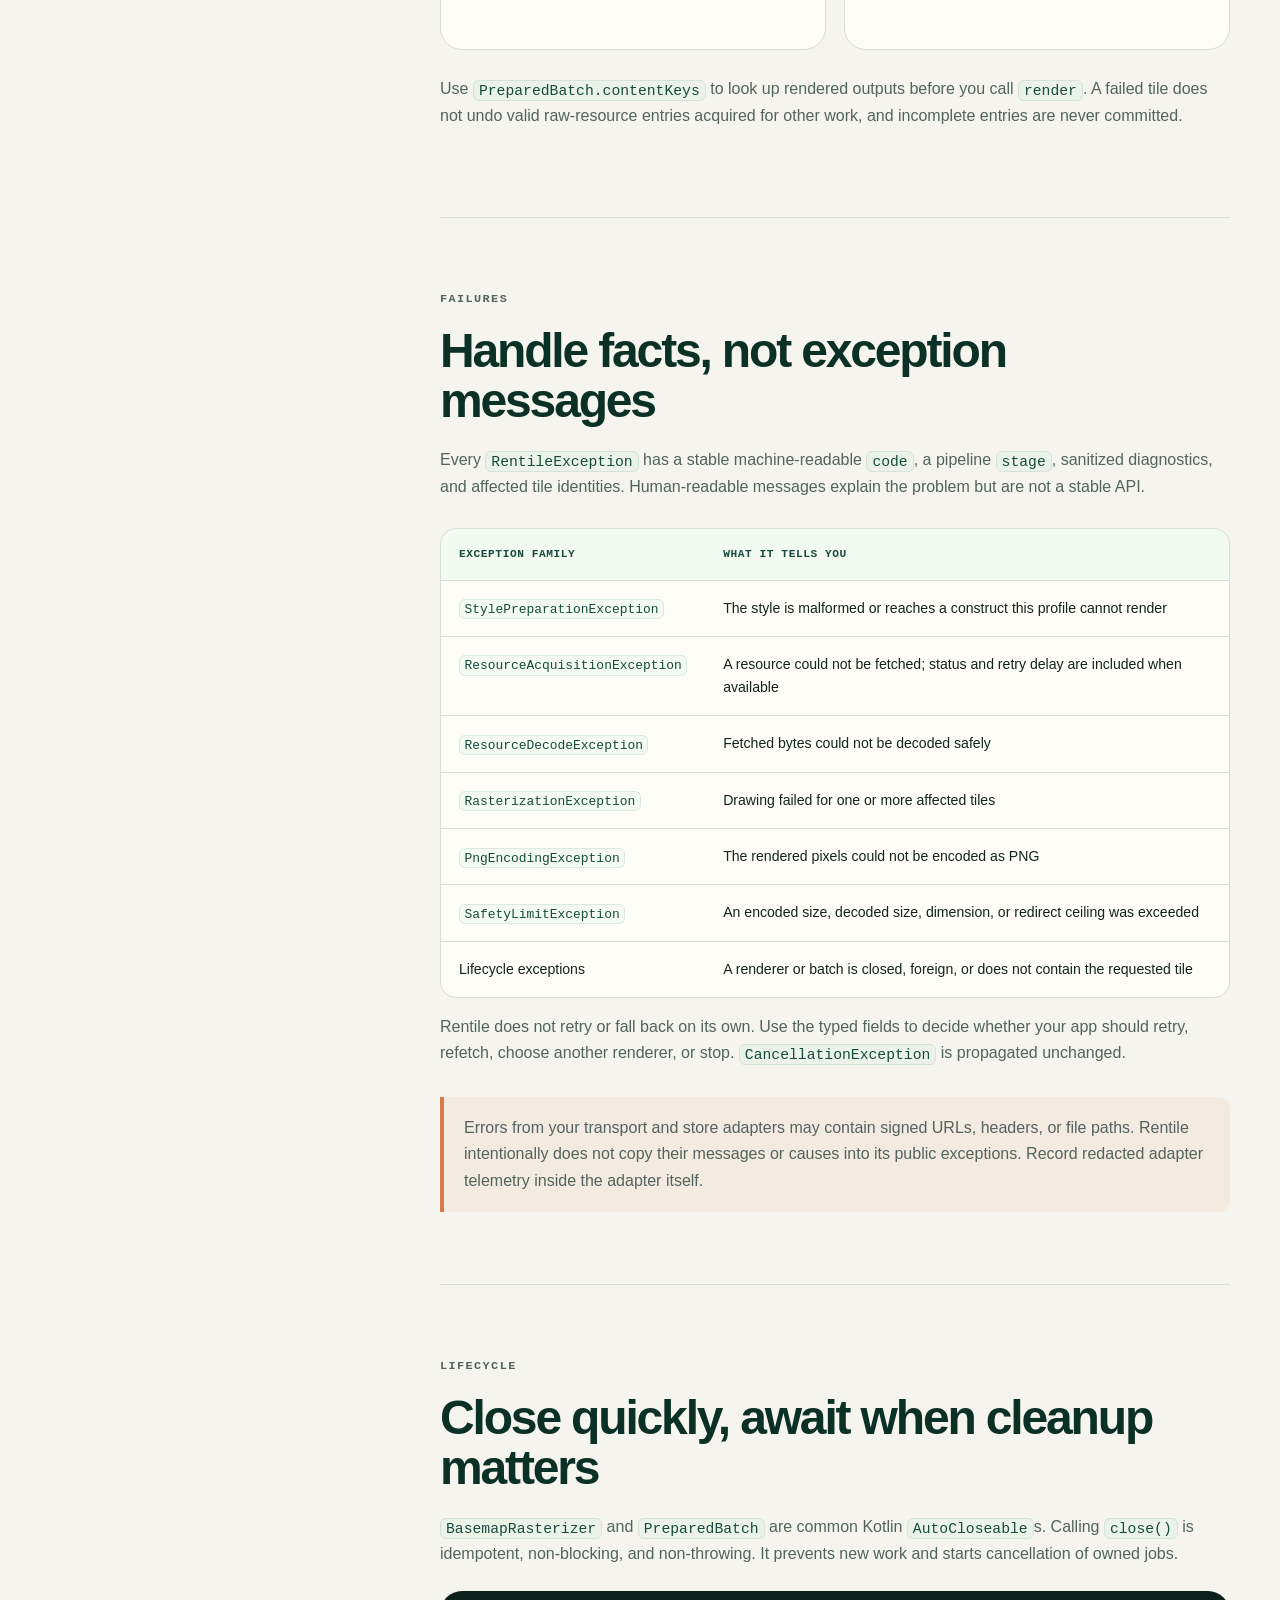
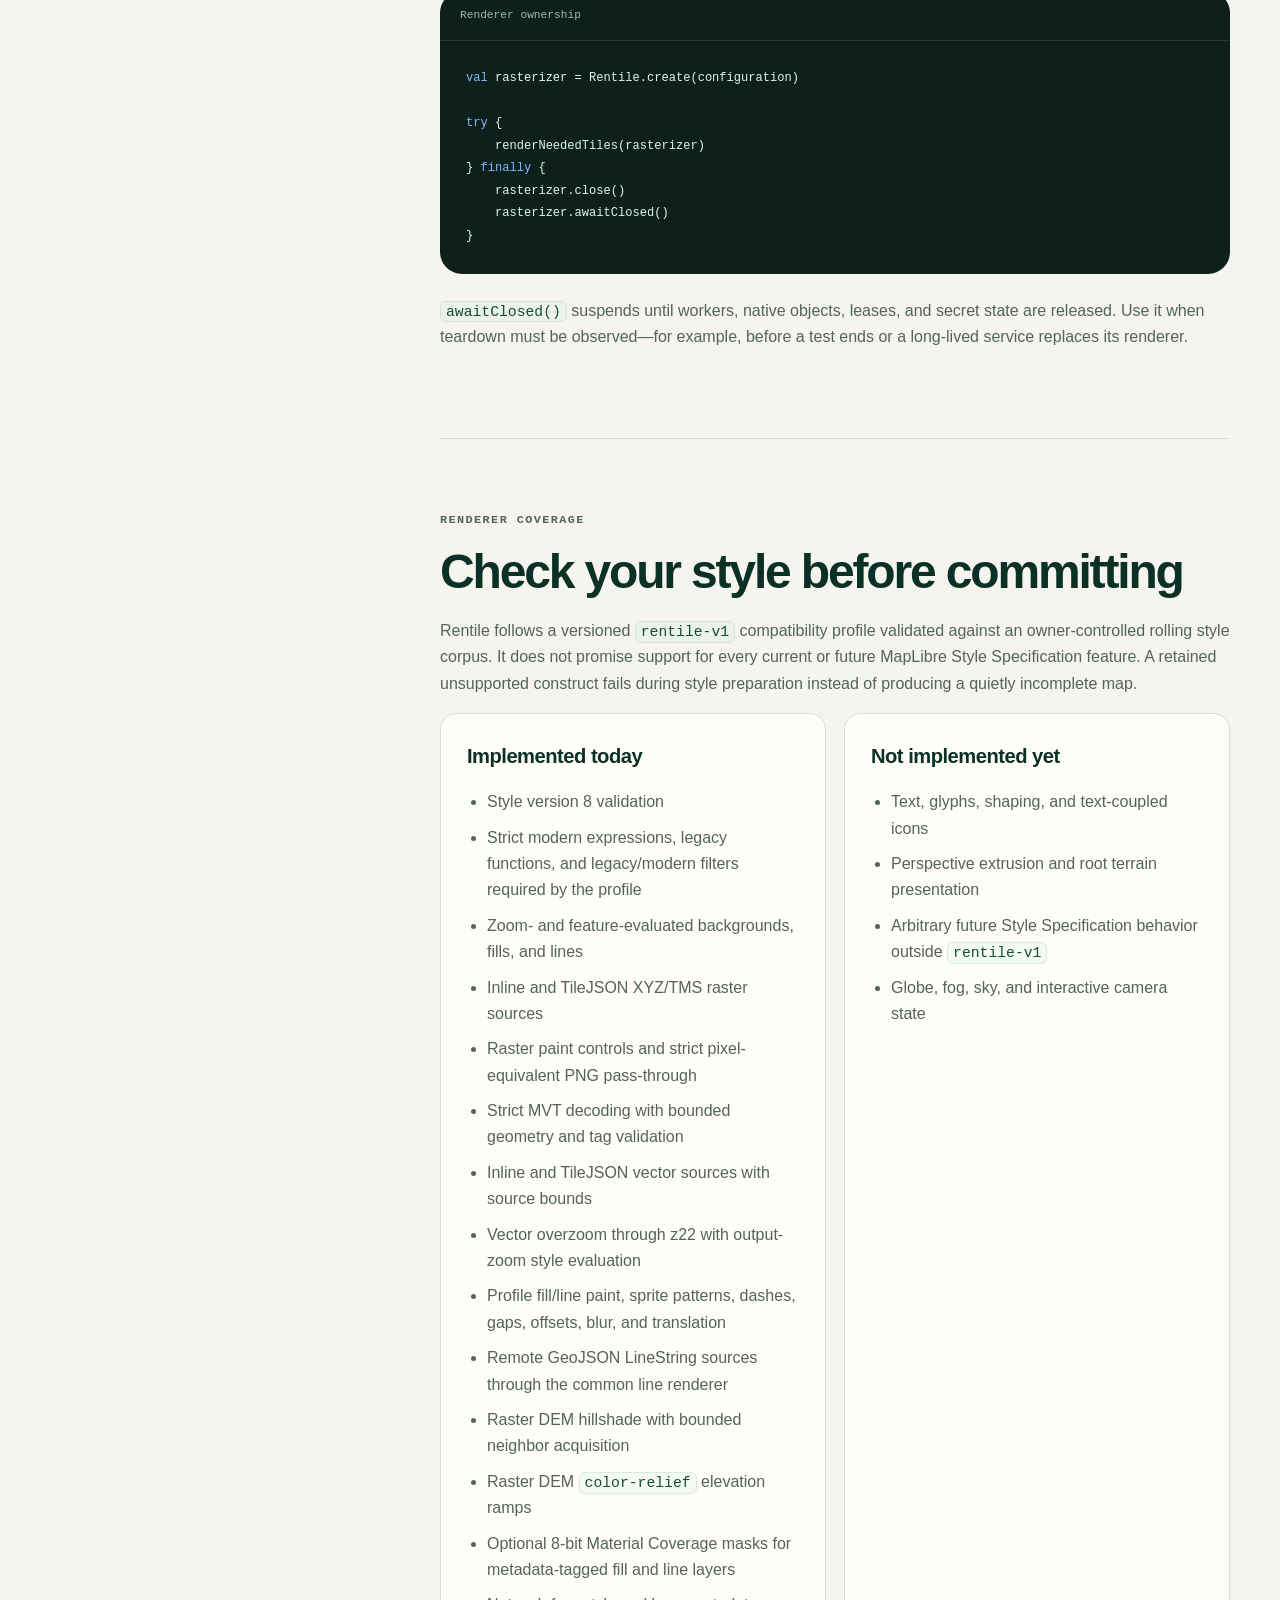
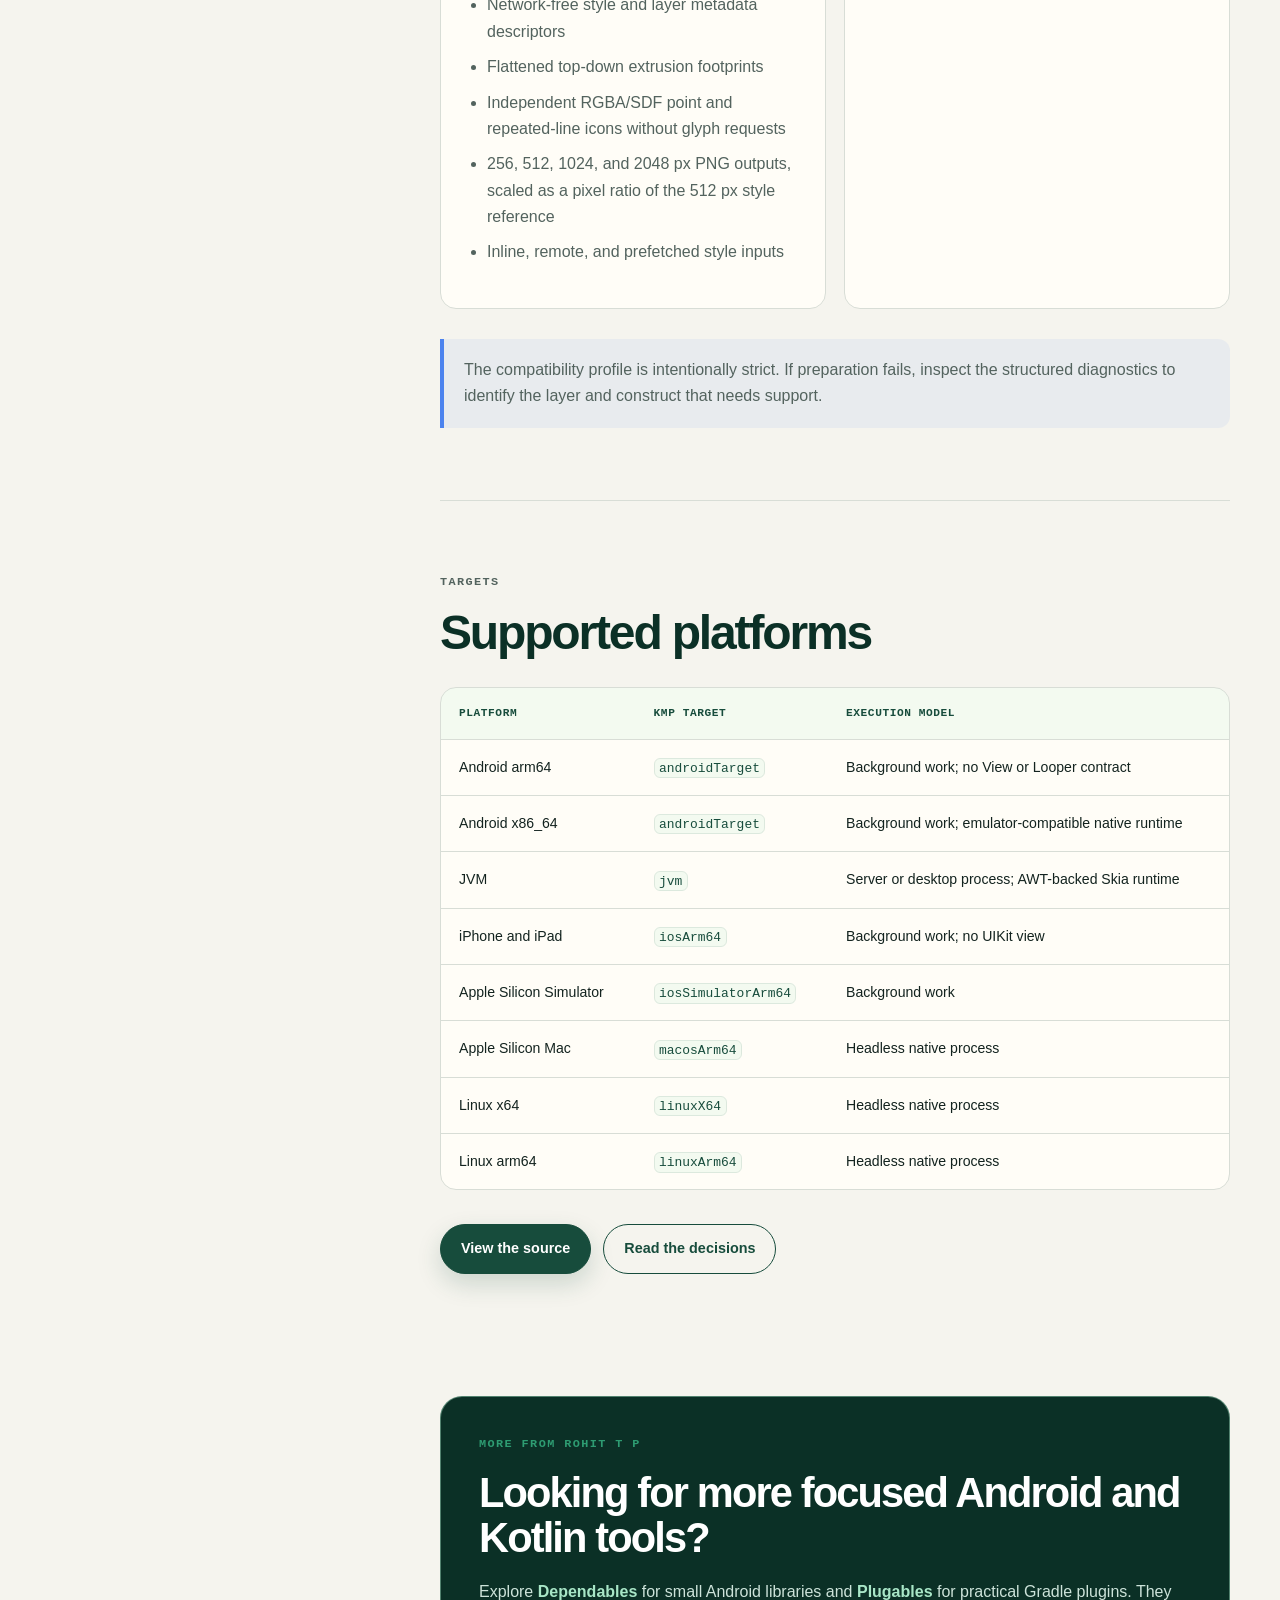
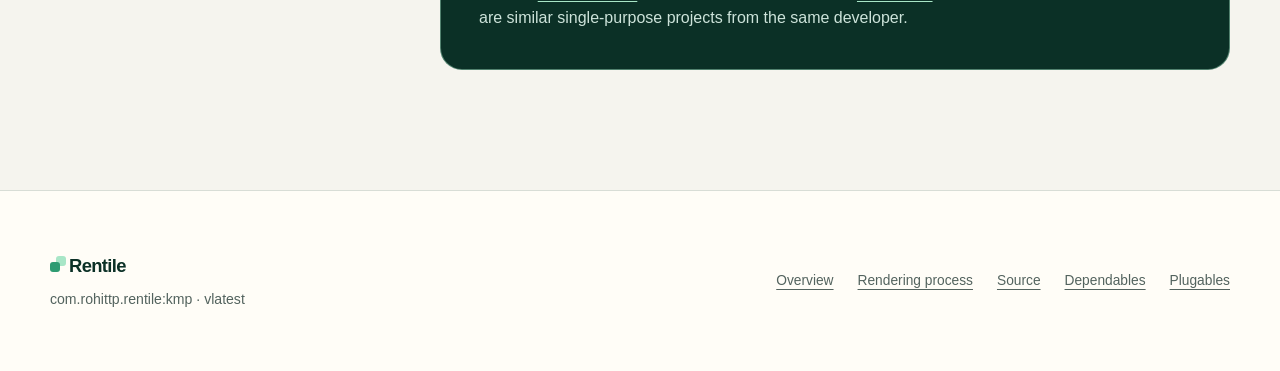
==== commit a8669e3d: "Describe prepared style metadata for hosts (0.21.0) BasemapRasterizer.styleMetadataDescriptor(style)" ====
--- a/docs/kmp.html
+++ b/docs/kmp.html
@@ -378,6 +378,7 @@
               <li>Raster DEM hillshade with bounded neighbor acquisition</li>
               <li>Raster DEM <code>color-relief</code> elevation ramps</li>
               <li>Optional 8-bit Material Coverage masks for metadata-tagged fill and line layers</li>
+              <li>Network-free style and layer metadata descriptors</li>
               <li>Flattened top-down extrusion footprints</li>
               <li>Independent RGBA/SDF point and repeated-line icons without glyph requests</li>
               <li>256, 512, 1024, and 2048 px PNG outputs, scaled as a pixel ratio of the 512 px style reference</li>
